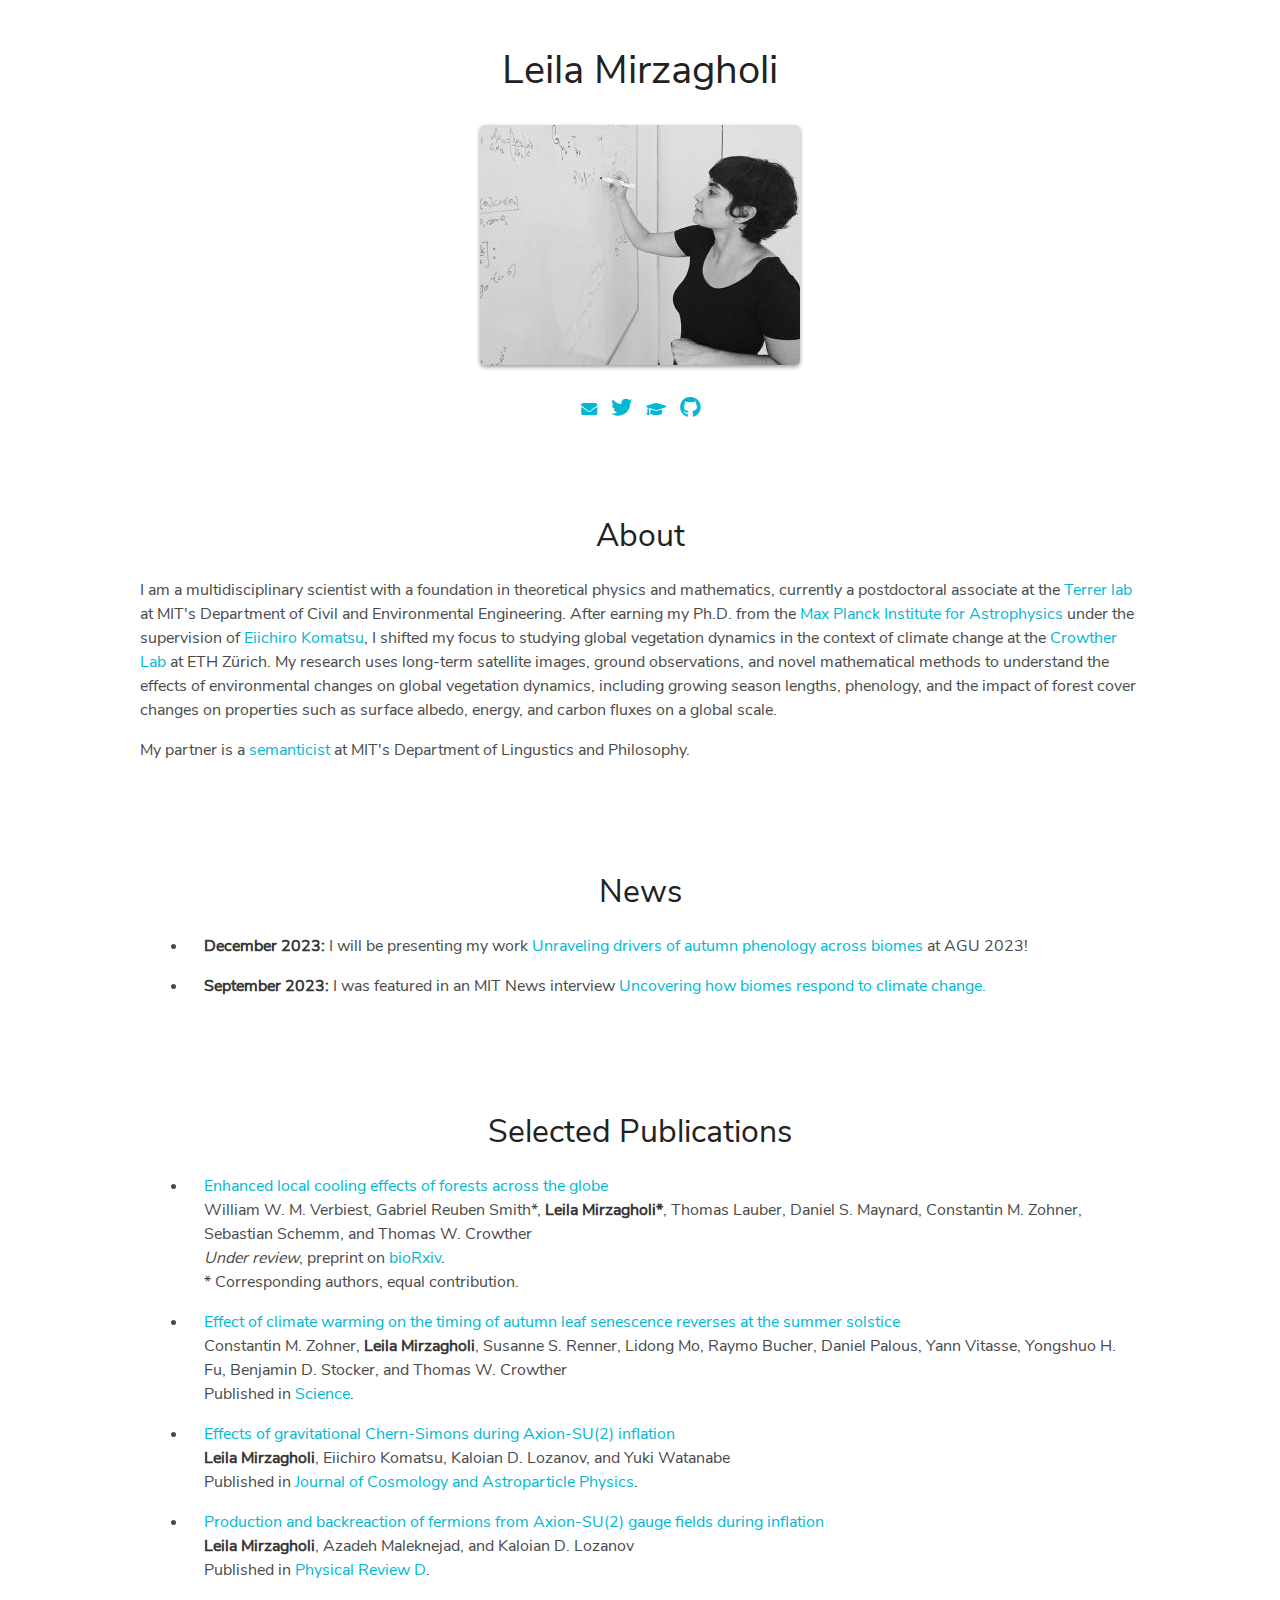
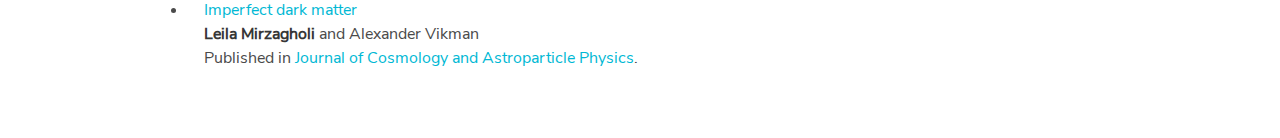
==== index.html @ 01c49b2b "Update index.html" ====
<!DOCTYPE html>
<html lang="en-us">

    <head>
	<meta name="generator" content="Hugo 0.55.6" />
        <meta charset="utf-8">
<meta http-equiv="X-UA-Compatible" content="chrome=1">
<meta name="HandheldFriendly" content="True">
<meta name="MobileOptimized" content="320">
<meta name="viewport" content="width=device-width, initial-scale=1.0">
<meta name="referrer" content="no-referrer">
<meta name="description" content="Website Description">
<title>
Leila Mirzagholi
</title>

<link href="/index.xml" rel="alternate" type="application/rss+xml" title="Leila Mirzagholi" />

        <meta property="og:title" content="Leila Mirzagholi" />
<meta property="og:type" content="website" />
<meta property="og:description" content="Website Description"/>
<meta property="og:url" content="https://leilamirzagholi.github.io/"/>
<meta property="og:site_name" content="Leila Mirzagholi"/>




<meta property="og:image" content="https://leilamirzagholi.github.io/home/profile.JPG"/>




        
<link rel="shortcut icon" href="/img/fav.ico">


        



<link rel="stylesheet" href="/css/main.min.f53cd200492ed40f84fbe818d6707f6b6eaa4e7d6fab5babd8bef4fc6c88ab87.css" integrity="sha256-9TzSAEku1A&#43;E&#43;&#43;gY1nB/a26qTn1vq1ur2L70/GyIq4c=" crossorigin="anonymous" media="screen">






<link rel="stylesheet" href="https://leilamirzagholi.github.io/styles/owlCarousel.min.b1f26e29c43c61fe8b5a6f225b4ee7c5f969a7b33cfe512706271e07246d93d1.css" integrity="sha256-sfJuKcQ8Yf6LWm8iW07nxflpp7M8/lEnBiceByRtk9E=" crossorigin="anonymous" media="screen">

    <!-- First Section: Personal Information and Social Media Links -->
<div class="section" id="personal-info">
    <div class="container">
        <h2 class="title is-2 has-text-centered"><strong>Leila Mirzagholi</strong></h2>
        <div class="markdown has-text-centered">
            <img class="img-responsive avatar" src="https://leilamirzagholi.github.io/home/profile_hu967e891534dbbed022c08876d7f75d0e_4528622_320x0_resize_q75_box.JPG" alt="profile.JPG">
            <div class="social-icons">
                <a href="mailto:lmirz@mit.edu">
                    <i class="fas fa-envelope"></i>
                </a>
                <a href="https://twitter.com/leilamirzagholi">
                    <i class="fab fa-twitter"></i>
                </a>
                <a href="https://scholar.google.com/citations?user=-sn_ThQAAAAJ&hl=en">
                    <i class="fas fa-graduation-cap"></i>
                </a>
                <a href="https://github.com/leilamirzagholi/">
                    <i class="fab fa-github"></i>
                </a>
            </div>
        </div>   
    </div>
</div>

<!-- Second Section: About -->
<div class="section" id="about">
    <div class="container">
        <h2 class="title is-3 has-text-centered">About</h2>
        <div class="markdown">
            <p><p align="left">
                I am a multidisciplinary scientist with a foundation in theoretical physics and mathematics, currently a postdoctoral associate at the <a href="https://terrerlab.mit.edu">Terrer lab</a> at MIT's Department of Civil and Environmental Engineering. After earning my Ph.D. from the <a href="https://www.mpa-garching.mpg.de/">Max Planck Institute for Astrophysics</a> under the supervision of <a href="https://wwwmpa.mpa-garching.mpg.de/~komatsu/">Eiichiro Komatsu</a>, I shifted my focus to studying global vegetation dynamics in the context of climate change at the <a href="https://www.crowtherlab.com/">Crowther Lab</a> at ETH Zürich. My research uses long-term satellite images, ground observations, and novel mathematical methods to understand the effects of environmental changes on global vegetation dynamics, including growing season lengths, phenology, and the impact of forest cover changes on properties such as surface albedo, energy, and carbon fluxes on a global scale.
            </p>
            <p><p align="left">
                My partner is a <a href="https://amiraanvari.github.io">semanticist</a> at MIT's Department of Lingustics and Philosophy.
            </p>
        </div>   
    </div>
    
</div>




<!-- Third Section: News -->
        <div class="section" id="upcoming">
    <div class="container">
        <h2 class="title is-3 has-text-centered">News</h2>
        
        <div class="markdown has-text-centered">
            <ul>
                <li><p align="left"><strong>December 2023:</strong> I will be presenting my work<a href="https://agu.confex.com/agu/fm23/meetingapp.cgi/Paper/1357174"> Unraveling drivers of autumn phenology across biomes</a> at AGU 2023!</p></li>

                <li><p align="left"><strong>September 2023:</strong> I was featured in an MIT News interview<a href="https://news.mit.edu/2023/how-biomes-respond-climate-change-leila-mirzagholi-0905"> Uncovering how biomes respond to climate change.</a></p></li>
            </ul>
        </div>   
    </div>
</div>


             
        

    <!-- Fourth Section: Publications -->   
    <div class="section" id="publication">
    <div class="container">
        <h2 class="title is-3 has-text-centered">Selected Publications</h2>

        <div class="markdown">
            <ul>
                <li><p><a href="https://doi.org/10.1101/2023.10.17.562656">Enhanced local cooling effects of forests across the globe</a><br>
                William W. M. Verbiest, Gabriel Reuben Smith*, <strong>Leila Mirzagholi*</strong>, Thomas Lauber, Daniel S. Maynard, Constantin M. Zohner, Sebastian Schemm, and Thomas W. Crowther
                <br /><em>Under review</em>, preprint on <a href="https://www.biorxiv.org/content/10.1101/2023.10.17.562656v1">bioRxiv</a>.
                <br />* Corresponding authors, equal contribution.</p></li>
                <li><p><a href="https://arxiv.org/abs/2003.05931">Effect of climate warming on the timing of autumn leaf senescence reverses at the summer solstice</a><br>
                Constantin M. Zohner, <strong>Leila Mirzagholi</strong>, Susanne S. Renner, Lidong Mo, Raymo Bucher, Daniel Palous, Yann Vitasse, Yongshuo H. Fu, Benjamin D. Stocker, and Thomas W. Crowther
                <br />Published in <a href="https://www.science.org/doi/10.1126/science.adf5098">Science</a>.</p></li>
                <li><p><a href="https://arxiv.org/abs/2003.05931">Effects of gravitational Chern-Simons during Axion-SU(2) inflation</a><br>
                <strong>Leila Mirzagholi</strong>, Eiichiro Komatsu, Kaloian D. Lozanov, and Yuki Watanabe
                <br />Published in <a href="https://iopscience.iop.org/article/10.1088/1475-7516/2020/06/024">Journal of Cosmology and Astroparticle Physics</a>.</p></li>
                <li><p><a href="http://inspirehep.net/record/1736272">Production and backreaction of fermions from Axion-SU(2) gauge fields during inflation</a><br>
                <strong>Leila Mirzagholi</strong>, Azadeh Maleknejad, and Kaloian D. Lozanov
                <br />Published in <a href="https://journals.aps.org/prd/abstract/10.1103/PhysRevD.101.083528">Physical Review D</a>.</p></li>
                <li><p><a href="http://inspirehep.net/record/1335238">Imperfect dark matter</a><br>
                <strong>Leila Mirzagholi</strong> and Alexander Vikman
                <br />Published in <a href="https://iopscience.iop.org/article/10.1088/1475-7516/2015/06/028">Journal of Cosmology and Astroparticle Physics</a>.</p></li>
            </ul>
        </div> 
    </div>
</div>


        
        


<script src="https://leilamirzagholi.github.io/js/bundle.baa2874a80b328e7dec720d3a90efc6efd25ccdf1611f37d9571354e88987590.js" integrity="sha256-uqKHSoCzKOfexyDTqQ78bv0lzN8WEfN9lXE1ToiYdZA="></script>




<script src="https://leilamirzagholi.github.io/js/bundleOwlCarousel.cba358484a4a50bbc9c265ab71727cbcd15381bbb8cecdbcba357cb629f4e9c4.js" integrity="sha256-y6NYSEpKULvJwmWrcXJ8vNFTgbu4zs28ujV8tin06cQ="></script>


        
    </body>

</html>
---- css/main.min.f53cd200492ed40f84fbe818d6707f6b6eaa4e7d6fab5babd8bef4fc6c88ab87.css ----
@font-face{font-family:nunito sans;font-style:normal;font-weight:400;src:local("Nunito Sans Regular"),local(NunitoSans-Regular),url(https://leilamirzagholi.github.io/fonts/NunitoSans/NunitoSans-Regular.ttf) format("woff2");unicode-range:U+0102-0103,U+0110-0111,U+1EA0-1EF9,U+20AB}@font-face{font-family:nunito sans;font-style:normal;font-weight:400;src:local("Nunito Sans Regular"),local(NunitoSans-Regular),url(https://leilamirzagholi.github.io/fonts/NunitoSans/NunitoSans-Regular.ttf) format("woff2");unicode-range:U+0100-024F,U+0259,U+1E00-1EFF,U+2020,U+20A0-20AB,U+20AD-20CF,U+2113,U+2C60-2C7F,U+A720-A7FF}@font-face{font-family:nunito sans;font-style:normal;font-weight:400;src:local("Nunito Sans Regular"),local(NunitoSans-Regular),url(https://leilamirzagholi.github.io/fonts/NunitoSans/NunitoSans-Regular.ttf) format("woff2");unicode-range:U+0000-00FF,U+0131,U+0152-0153,U+02BB-02BC,U+02C6,U+02DA,U+02DC,U+2000-206F,U+2074,U+20AC,U+2122,U+2191,U+2193,U+2212,U+2215,U+FEFF,U+FFFD}.modal-close,.is-unselectable{-webkit-touch-callout:none;-webkit-user-select:none;-moz-user-select:none;-ms-user-select:none;user-select:none}.navbar-link::after{border:3px solid transparent;border-radius:2px;border-right:0;border-top:0;content:" ";display:block;height:.625em;margin-top:-.4375em;pointer-events:none;position:absolute;top:50%;-webkit-transform:rotate(-45deg);transform:rotate(-45deg);-webkit-transform-origin:center;transform-origin:center;width:.625em}.title:not(:last-child),.subtitle:not(:last-child){margin-bottom:1.5rem}.modal-close{-moz-appearance:none;-webkit-appearance:none;background-color:rgba(10,10,10,.2);border:none;border-radius:290486px;cursor:pointer;display:inline-block;-webkit-box-flex:0;flex-grow:0;flex-shrink:0;font-size:0;height:20px;max-height:20px;max-width:20px;min-height:20px;min-width:20px;outline:none;position:relative;vertical-align:top;width:20px}.modal-close::before,.modal-close::after{background-color:#fff;content:"";display:block;left:50%;position:absolute;top:50%;-webkit-transform:translateX(-50%) translateY(-50%) rotate(45deg);transform:translateX(-50%) translateY(-50%) rotate(45deg);-webkit-transform-origin:center center;transform-origin:center center}.modal-close::before{height:2px;width:50%}.modal-close::after{height:50%;width:2px}.modal-close:hover,.modal-close:focus{background-color:rgba(10,10,10,.3)}.modal-close:active{background-color:rgba(10,10,10,.4)}.is-small.modal-close{height:16px;max-height:16px;max-width:16px;min-height:16px;min-width:16px;width:16px}.is-medium.modal-close{height:24px;max-height:24px;max-width:24px;min-height:24px;min-width:24px;width:24px}.is-large.modal-close{height:32px;max-height:32px;max-width:32px;min-height:32px;min-width:32px;width:32px}.is-overlay,.image.is-square img,.image.is-1by1 img,.image.is-5by4 img,.image.is-4by3 img,.image.is-3by2 img,.image.is-5by3 img,.image.is-16by9 img,.image.is-2by1 img,.image.is-3by1 img,.image.is-4by5 img,.image.is-3by4 img,.image.is-2by3 img,.image.is-3by5 img,.image.is-9by16 img,.image.is-1by2 img,.image.is-1by3 img,.modal,.modal-background,.hero-video{bottom:0;left:0;position:absolute;right:0;top:0}/*!minireset.css v0.0.3 | MIT License | github.com/jgthms/minireset.css*/html,body,p,ol,ul,li,dl,dt,dd,blockquote,figure,fieldset,legend,textarea,pre,iframe,hr,h1,h2,h3,h4,h5,h6{margin:0;padding:0}h1,h2,h3,h4,h5,h6{font-size:100%;font-weight:400}ul{list-style:none}button,input,select,textarea{margin:0}html{box-sizing:border-box}*,*::before,*::after{box-sizing:inherit}img,audio,video{height:auto;max-width:100%}iframe{border:0}table{border-collapse:collapse;border-spacing:0}td,th{padding:0;text-align:left}html{background-color:#fff;font-size:16px;-moz-osx-font-smoothing:grayscale;-webkit-font-smoothing:antialiased;min-width:300px;overflow-x:hidden;overflow-y:scroll;text-rendering:optimizeLegibility;-webkit-text-size-adjust:100%;-moz-text-size-adjust:100%;-ms-text-size-adjust:100%;text-size-adjust:100%}article,aside,figure,footer,header,hgroup,section{display:block}body,button,input,select,textarea{font-family:Nunito Sans,sans-serif}code,pre{-moz-osx-font-smoothing:auto;-webkit-font-smoothing:auto;font-family:monospace}body{color:#4a4a4a;font-size:1rem;font-weight:400;line-height:1.5}a{color:#3273dc;cursor:pointer;text-decoration:none}a strong{color:currentColor}a:hover{color:#000}code{background-color:#fff;color:#00b8d4;font-size:.875em;font-weight:400;padding:.25em .5em}hr{background-color:#fff;border:none;display:block;height:2px;margin:1.5rem 0}img{height:auto;max-width:100%}input[type=checkbox],input[type=radio]{vertical-align:baseline}small{font-size:.875em}span{font-style:inherit;font-weight:inherit}strong{color:#363636;font-weight:700}pre{-webkit-overflow-scrolling:touch;background-color:#fff;color:#4a4a4a;font-size:.875em;overflow-x:auto;padding:1.25rem 1.5rem;white-space:pre;word-wrap:normal}pre code{background-color:transparent;color:currentColor;font-size:1em;padding:0}table td,table th{text-align:left;vertical-align:top}table th{color:#363636}.is-clearfix::after{clear:both;content:" ";display:table}.is-pulled-left{float:left!important}.is-pulled-right{float:right!important}.is-clipped{overflow:hidden!important}.is-size-1{font-size:3rem!important}.is-size-2{font-size:2.5rem!important}.is-size-3{font-size:2rem!important}.is-size-4{font-size:1.5rem!important}.is-size-5{font-size:1.25rem!important}.is-size-6{font-size:1rem!important}.is-size-7{font-size:.75rem!important}@media screen and (max-width:768px){.is-size-1-mobile{font-size:3rem!important}.is-size-2-mobile{font-size:2.5rem!important}.is-size-3-mobile{font-size:2rem!important}.is-size-4-mobile{font-size:1.5rem!important}.is-size-5-mobile{font-size:1.25rem!important}.is-size-6-mobile{font-size:1rem!important}.is-size-7-mobile{font-size:.75rem!important}}@media screen and (min-width:769px),print{.is-size-1-tablet{font-size:3rem!important}.is-size-2-tablet{font-size:2.5rem!important}.is-size-3-tablet{font-size:2rem!important}.is-size-4-tablet{font-size:1.5rem!important}.is-size-5-tablet{font-size:1.25rem!important}.is-size-6-tablet{font-size:1rem!important}.is-size-7-tablet{font-size:.75rem!important}}@media screen and (max-width:1087px){.is-size-1-touch{font-size:3rem!important}.is-size-2-touch{font-size:2.5rem!important}.is-size-3-touch{font-size:2rem!important}.is-size-4-touch{font-size:1.5rem!important}.is-size-5-touch{font-size:1.25rem!important}.is-size-6-touch{font-size:1rem!important}.is-size-7-touch{font-size:.75rem!important}}@media screen and (min-width:1088px){.is-size-1-desktop{font-size:3rem!important}.is-size-2-desktop{font-size:2.5rem!important}.is-size-3-desktop{font-size:2rem!important}.is-size-4-desktop{font-size:1.5rem!important}.is-size-5-desktop{font-size:1.25rem!important}.is-size-6-desktop{font-size:1rem!important}.is-size-7-desktop{font-size:.75rem!important}}@media screen and (min-width:1280px){.is-size-1-widescreen{font-size:3rem!important}.is-size-2-widescreen{font-size:2.5rem!important}.is-size-3-widescreen{font-size:2rem!important}.is-size-4-widescreen{font-size:1.5rem!important}.is-size-5-widescreen{font-size:1.25rem!important}.is-size-6-widescreen{font-size:1rem!important}.is-size-7-widescreen{font-size:.75rem!important}}@media screen and (min-width:1472px){.is-size-1-fullhd{font-size:3rem!important}.is-size-2-fullhd{font-size:2.5rem!important}.is-size-3-fullhd{font-size:2rem!important}.is-size-4-fullhd{font-size:1.5rem!important}.is-size-5-fullhd{font-size:1.25rem!important}.is-size-6-fullhd{font-size:1rem!important}.is-size-7-fullhd{font-size:.75rem!important}}.has-text-centered{text-align:center!important}.has-text-justified{text-align:justify!important}.has-text-left{text-align:left!important}.has-text-right{text-align:right!important}@media screen and (max-width:768px){.has-text-centered-mobile{text-align:center!important}}@media screen and (min-width:769px),print{.has-text-centered-tablet{text-align:center!important}}@media screen and (min-width:769px) and (max-width:1087px){.has-text-centered-tablet-only{text-align:center!important}}@media screen and (max-width:1087px){.has-text-centered-touch{text-align:center!important}}@media screen and (min-width:1088px){.has-text-centered-desktop{text-align:center!important}}@media screen and (min-width:1088px) and (max-width:1279px){.has-text-centered-desktop-only{text-align:center!important}}@media screen and (min-width:1280px){.has-text-centered-widescreen{text-align:center!important}}@media screen and (min-width:1280px) and (max-width:1471px){.has-text-centered-widescreen-only{text-align:center!important}}@media screen and (min-width:1472px){.has-text-centered-fullhd{text-align:center!important}}@media screen and (max-width:768px){.has-text-justified-mobile{text-align:justify!important}}@media screen and (min-width:769px),print{.has-text-justified-tablet{text-align:justify!important}}@media screen and (min-width:769px) and (max-width:1087px){.has-text-justified-tablet-only{text-align:justify!important}}@media screen and (max-width:1087px){.has-text-justified-touch{text-align:justify!important}}@media screen and (min-width:1088px){.has-text-justified-desktop{text-align:justify!important}}@media screen and (min-width:1088px) and (max-width:1279px){.has-text-justified-desktop-only{text-align:justify!important}}@media screen and (min-width:1280px){.has-text-justified-widescreen{text-align:justify!important}}@media screen and (min-width:1280px) and (max-width:1471px){.has-text-justified-widescreen-only{text-align:justify!important}}@media screen and (min-width:1472px){.has-text-justified-fullhd{text-align:justify!important}}@media screen and (max-width:768px){.has-text-left-mobile{text-align:left!important}}@media screen and (min-width:769px),print{.has-text-left-tablet{text-align:left!important}}@media screen and (min-width:769px) and (max-width:1087px){.has-text-left-tablet-only{text-align:left!important}}@media screen and (max-width:1087px){.has-text-left-touch{text-align:left!important}}@media screen and (min-width:1088px){.has-text-left-desktop{text-align:left!important}}@media screen and (min-width:1088px) and (max-width:1279px){.has-text-left-desktop-only{text-align:left!important}}@media screen and (min-width:1280px){.has-text-left-widescreen{text-align:left!important}}@media screen and (min-width:1280px) and (max-width:1471px){.has-text-left-widescreen-only{text-align:left!important}}@media screen and (min-width:1472px){.has-text-left-fullhd{text-align:left!important}}@media screen and (max-width:768px){.has-text-right-mobile{text-align:right!important}}@media screen and (min-width:769px),print{.has-text-right-tablet{text-align:right!important}}@media screen and (min-width:769px) and (max-width:1087px){.has-text-right-tablet-only{text-align:right!important}}@media screen and (max-width:1087px){.has-text-right-touch{text-align:right!important}}@media screen and (min-width:1088px){.has-text-right-desktop{text-align:right!important}}@media screen and (min-width:1088px) and (max-width:1279px){.has-text-right-desktop-only{text-align:right!important}}@media screen and (min-width:1280px){.has-text-right-widescreen{text-align:right!important}}@media screen and (min-width:1280px) and (max-width:1471px){.has-text-right-widescreen-only{text-align:right!important}}@media screen and (min-width:1472px){.has-text-right-fullhd{text-align:right!important}}.is-capitalized{text-transform:capitalize!important}.is-lowercase{text-transform:lowercase!important}.is-uppercase{text-transform:uppercase!important}.is-italic{font-style:italic!important}.has-text-white{color:#fff!important}a.has-text-white:hover,a.has-text-white:focus{color:#e6e5e5!important}.has-background-white{background-color:#fff!important}.has-text-black{color:#0a0a0a!important}a.has-text-black:hover,a.has-text-black:focus{color:#000!important}.has-background-black{background-color:#0a0a0a!important}.has-text-light{color:#f5f5f5!important}a.has-text-light:hover,a.has-text-light:focus{color:#dbdbdb!important}.has-background-light{background-color:#f5f5f5!important}.has-text-dark{color:#363636!important}a.has-text-dark:hover,a.has-text-dark:focus{color:#1c1c1c!important}.has-background-dark{background-color:#363636!important}.has-text-primary{color:#00b8d4!important}a.has-text-primary:hover,a.has-text-primary:focus{color:#008ca1!important}.has-background-primary{background-color:#00b8d4!important}.has-text-link{color:#3273dc!important}a.has-text-link:hover,a.has-text-link:focus{color:#205bbc!important}.has-background-link{background-color:#3273dc!important}.has-text-info{color:#209cee!important}a.has-text-info:hover,a.has-text-info:focus{color:#0f81cc!important}.has-background-info{background-color:#209cee!important}.has-text-success{color:#23d160!important}a.has-text-success:hover,a.has-text-success:focus{color:#1ca64c!important}.has-background-success{background-color:#23d160!important}.has-text-warning{color:#ffdd57!important}a.has-text-warning:hover,a.has-text-warning:focus{color:#ffd324!important}.has-background-warning{background-color:#ffdd57!important}.has-text-danger{color:#ff3860!important}a.has-text-danger:hover,a.has-text-danger:focus{color:#ff0537!important}.has-background-danger{background-color:#ff3860!important}.has-text-black-bis{color:#121212!important}.has-background-black-bis{background-color:#121212!important}.has-text-black-ter{color:#242424!important}.has-background-black-ter{background-color:#242424!important}.has-text-grey-darker{color:#363636!important}.has-background-grey-darker{background-color:#363636!important}.has-text-grey-dark{color:#4a4a4a!important}.has-background-grey-dark{background-color:#4a4a4a!important}.has-text-grey{color:#7a7a7a!important}.has-background-grey{background-color:#7a7a7a!important}.has-text-grey-light{color:#b5b5b5!important}.has-background-grey-light{background-color:#b5b5b5!important}.has-text-grey-lighter{color:#dbdbdb!important}.has-background-grey-lighter{background-color:#dbdbdb!important}.has-text-white-ter{color:#f5f5f5!important}.has-background-white-ter{background-color:#f5f5f5!important}.has-text-white-bis{color:#fafafa!important}.has-background-white-bis{background-color:#fafafa!important}.has-text-weight-light{font-weight:300!important}.has-text-weight-normal{font-weight:400!important}.has-text-weight-semibold{font-weight:600!important}.has-text-weight-bold{font-weight:700!important}.is-block{display:block!important}@media screen and (max-width:768px){.is-block-mobile{display:block!important}}@media screen and (min-width:769px),print{.is-block-tablet{display:block!important}}@media screen and (min-width:769px) and (max-width:1087px){.is-block-tablet-only{display:block!important}}@media screen and (max-width:1087px){.is-block-touch{display:block!important}}@media screen and (min-width:1088px){.is-block-desktop{display:block!important}}@media screen and (min-width:1088px) and (max-width:1279px){.is-block-desktop-only{display:block!important}}@media screen and (min-width:1280px){.is-block-widescreen{display:block!important}}@media screen and (min-width:1280px) and (max-width:1471px){.is-block-widescreen-only{display:block!important}}@media screen and (min-width:1472px){.is-block-fullhd{display:block!important}}.is-flex{display:-webkit-box!important;display:flex!important}@media screen and (max-width:768px){.is-flex-mobile{display:-webkit-box!important;display:flex!important}}@media screen and (min-width:769px),print{.is-flex-tablet{display:-webkit-box!important;display:flex!important}}@media screen and (min-width:769px) and (max-width:1087px){.is-flex-tablet-only{display:-webkit-box!important;display:flex!important}}@media screen and (max-width:1087px){.is-flex-touch{display:-webkit-box!important;display:flex!important}}@media screen and (min-width:1088px){.is-flex-desktop{display:-webkit-box!important;display:flex!important}}@media screen and (min-width:1088px) and (max-width:1279px){.is-flex-desktop-only{display:-webkit-box!important;display:flex!important}}@media screen and (min-width:1280px){.is-flex-widescreen{display:-webkit-box!important;display:flex!important}}@media screen and (min-width:1280px) and (max-width:1471px){.is-flex-widescreen-only{display:-webkit-box!important;display:flex!important}}@media screen and (min-width:1472px){.is-flex-fullhd{display:-webkit-box!important;display:flex!important}}.is-inline{display:inline!important}@media screen and (max-width:768px){.is-inline-mobile{display:inline!important}}@media screen and (min-width:769px),print{.is-inline-tablet{display:inline!important}}@media screen and (min-width:769px) and (max-width:1087px){.is-inline-tablet-only{display:inline!important}}@media screen and (max-width:1087px){.is-inline-touch{display:inline!important}}@media screen and (min-width:1088px){.is-inline-desktop{display:inline!important}}@media screen and (min-width:1088px) and (max-width:1279px){.is-inline-desktop-only{display:inline!important}}@media screen and (min-width:1280px){.is-inline-widescreen{display:inline!important}}@media screen and (min-width:1280px) and (max-width:1471px){.is-inline-widescreen-only{display:inline!important}}@media screen and (min-width:1472px){.is-inline-fullhd{display:inline!important}}.is-inline-block{display:inline-block!important}@media screen and (max-width:768px){.is-inline-block-mobile{display:inline-block!important}}@media screen and (min-width:769px),print{.is-inline-block-tablet{display:inline-block!important}}@media screen and (min-width:769px) and (max-width:1087px){.is-inline-block-tablet-only{display:inline-block!important}}@media screen and (max-width:1087px){.is-inline-block-touch{display:inline-block!important}}@media screen and (min-width:1088px){.is-inline-block-desktop{display:inline-block!important}}@media screen and (min-width:1088px) and (max-width:1279px){.is-inline-block-desktop-only{display:inline-block!important}}@media screen and (min-width:1280px){.is-inline-block-widescreen{display:inline-block!important}}@media screen and (min-width:1280px) and (max-width:1471px){.is-inline-block-widescreen-only{display:inline-block!important}}@media screen and (min-width:1472px){.is-inline-block-fullhd{display:inline-block!important}}.is-inline-flex{display:-webkit-inline-box!important;display:inline-flex!important}@media screen and (max-width:768px){.is-inline-flex-mobile{display:-webkit-inline-box!important;display:inline-flex!important}}@media screen and (min-width:769px),print{.is-inline-flex-tablet{display:-webkit-inline-box!important;display:inline-flex!important}}@media screen and (min-width:769px) and (max-width:1087px){.is-inline-flex-tablet-only{display:-webkit-inline-box!important;display:inline-flex!important}}@media screen and (max-width:1087px){.is-inline-flex-touch{display:-webkit-inline-box!important;display:inline-flex!important}}@media screen and (min-width:1088px){.is-inline-flex-desktop{display:-webkit-inline-box!important;display:inline-flex!important}}@media screen and (min-width:1088px) and (max-width:1279px){.is-inline-flex-desktop-only{display:-webkit-inline-box!important;display:inline-flex!important}}@media screen and (min-width:1280px){.is-inline-flex-widescreen{display:-webkit-inline-box!important;display:inline-flex!important}}@media screen and (min-width:1280px) and (max-width:1471px){.is-inline-flex-widescreen-only{display:-webkit-inline-box!important;display:inline-flex!important}}@media screen and (min-width:1472px){.is-inline-flex-fullhd{display:-webkit-inline-box!important;display:inline-flex!important}}.is-hidden{display:none!important}@media screen and (max-width:768px){.is-hidden-mobile{display:none!important}}@media screen and (min-width:769px),print{.is-hidden-tablet{display:none!important}}@media screen and (min-width:769px) and (max-width:1087px){.is-hidden-tablet-only{display:none!important}}@media screen and (max-width:1087px){.is-hidden-touch{display:none!important}}@media screen and (min-width:1088px){.is-hidden-desktop{display:none!important}}@media screen and (min-width:1088px) and (max-width:1279px){.is-hidden-desktop-only{display:none!important}}@media screen and (min-width:1280px){.is-hidden-widescreen{display:none!important}}@media screen and (min-width:1280px) and (max-width:1471px){.is-hidden-widescreen-only{display:none!important}}@media screen and (min-width:1472px){.is-hidden-fullhd{display:none!important}}.is-invisible{visibility:hidden!important}@media screen and (max-width:768px){.is-invisible-mobile{visibility:hidden!important}}@media screen and (min-width:769px),print{.is-invisible-tablet{visibility:hidden!important}}@media screen and (min-width:769px) and (max-width:1087px){.is-invisible-tablet-only{visibility:hidden!important}}@media screen and (max-width:1087px){.is-invisible-touch{visibility:hidden!important}}@media screen and (min-width:1088px){.is-invisible-desktop{visibility:hidden!important}}@media screen and (min-width:1088px) and (max-width:1279px){.is-invisible-desktop-only{visibility:hidden!important}}@media screen and (min-width:1280px){.is-invisible-widescreen{visibility:hidden!important}}@media screen and (min-width:1280px) and (max-width:1471px){.is-invisible-widescreen-only{visibility:hidden!important}}@media screen and (min-width:1472px){.is-invisible-fullhd{visibility:hidden!important}}.is-marginless{margin:0!important}.is-paddingless{padding:0!important}.is-radiusless{border-radius:0!important}.is-shadowless{box-shadow:none!important}.container{margin:0 auto;position:relative}@media screen and (min-width:1088px){.container{max-width:960px;width:960px}.container.is-fluid{margin-left:64px;margin-right:64px;max-width:none;width:auto}}@media screen and (max-width:1279px){.container.is-widescreen{max-width:1152px;width:auto}}@media screen and (max-width:1471px){.container.is-fullhd{max-width:1344px;width:auto}}@media screen and (min-width:1280px){.container{max-width:1152px;width:1152px}}@media screen and (min-width:1472px){.container{max-width:1344px;width:1344px}}.image{display:block;position:relative}.image img{display:block;height:auto;width:100%}.image img.is-rounded{border-radius:290486px}.image.is-square img,.image.is-1by1 img,.image.is-5by4 img,.image.is-4by3 img,.image.is-3by2 img,.image.is-5by3 img,.image.is-16by9 img,.image.is-2by1 img,.image.is-3by1 img,.image.is-4by5 img,.image.is-3by4 img,.image.is-2by3 img,.image.is-3by5 img,.image.is-9by16 img,.image.is-1by2 img,.image.is-1by3 img{height:100%;width:100%}.image.is-square,.image.is-1by1{padding-top:100%}.image.is-5by4{padding-top:80%}.image.is-4by3{padding-top:75%}.image.is-3by2{padding-top:66.6666%}.image.is-5by3{padding-top:60%}.image.is-16by9{padding-top:56.25%}.image.is-2by1{padding-top:50%}.image.is-3by1{padding-top:33.3333%}.image.is-4by5{padding-top:125%}.image.is-3by4{padding-top:133.3333%}.image.is-2by3{padding-top:150%}.image.is-3by5{padding-top:166.6666%}.image.is-9by16{padding-top:177.7777%}.image.is-1by2{padding-top:200%}.image.is-1by3{padding-top:300%}.image.is-16x16{height:16px;width:16px}.image.is-24x24{height:24px;width:24px}.image.is-32x32{height:32px;width:32px}.image.is-48x48{height:48px;width:48px}.image.is-64x64{height:64px;width:64px}.image.is-96x96{height:96px;width:96px}.image.is-128x128{height:128px;width:128px}.title,.subtitle{word-break:break-word}.title em,.title span,.subtitle em,.subtitle span{font-weight:inherit}.title sub,.subtitle sub{font-size:.75em}.title sup,.subtitle sup{font-size:.75em}.title .tag,.subtitle .tag{vertical-align:middle}.title{color:#363636;font-size:2rem;font-weight:300;line-height:1.125}.title strong{color:inherit;font-weight:inherit}.title+.highlight{margin-top:-.75rem}.title:not(.is-spaced)+.subtitle{margin-top:-1.25rem}.title.is-1{font-size:3rem}.title.is-2{font-size:2.5rem}.title.is-3{font-size:2rem}.title.is-4{font-size:1.5rem}.title.is-5{font-size:1.25rem}.title.is-6{font-size:1rem}.title.is-7{font-size:.75rem}.subtitle{color:#4a4a4a;font-size:1.25rem;font-weight:400;line-height:1.25}.subtitle strong{color:#363636;font-weight:600}.subtitle:not(.is-spaced)+.title{margin-top:-1.25rem}.subtitle.is-1{font-size:3rem}.subtitle.is-2{font-size:2.5rem}.subtitle.is-3{font-size:2rem}.subtitle.is-4{font-size:1.5rem}.subtitle.is-5{font-size:1.25rem}.subtitle.is-6{font-size:1rem}.subtitle.is-7{font-size:.75rem}.card{background-color:#fff;box-shadow:0 2px 3px rgba(10,10,10,.1),0 0 0 1px rgba(10,10,10,.1);color:#4a4a4a;max-width:100%;position:relative}.card-header{background-color:none;-webkit-box-align:stretch;align-items:stretch;box-shadow:0 1px 2px rgba(10,10,10,.1);display:-webkit-box;display:flex}.card-header-title{-webkit-box-align:center;align-items:center;color:#363636;display:-webkit-box;display:flex;-webkit-box-flex:1;flex-grow:1;font-weight:700;padding:.75rem}.card-header-title.is-centered{-webkit-box-pack:center;justify-content:center}.card-header-icon{-webkit-box-align:center;align-items:center;cursor:pointer;display:-webkit-box;display:flex;-webkit-box-pack:center;justify-content:center;padding:.75rem}.card-image{display:block;position:relative}.card-content{background-color:none;padding:1.5rem}.card-footer{background-color:none;border-top:1px solid #dbdbdb;-webkit-box-align:stretch;align-items:stretch;display:-webkit-box;display:flex}.card-footer-item{-webkit-box-align:center;align-items:center;display:-webkit-box;display:flex;flex-basis:0;-webkit-box-flex:1;flex-grow:1;flex-shrink:0;-webkit-box-pack:center;justify-content:center;padding:.75rem}.card-footer-item:not(:last-child){border-right:1px solid #dbdbdb}.card .media:not(:last-child){margin-bottom:.75rem}.modal{-webkit-box-align:center;align-items:center;display:none;-webkit-box-pack:center;justify-content:center;overflow:hidden;position:fixed;z-index:40}.modal.is-active{display:-webkit-box;display:flex}.modal-background{background-color:rgba(10,10,10,.86)}.modal-content,.modal-card{margin:0 20px;max-height:calc(100vh - 160px);overflow:auto;position:relative;width:100%}@media screen and (min-width:769px),print{.modal-content,.modal-card{margin:0 auto;max-height:calc(100vh - 40px);width:640px}}.modal-close{background:0 0;height:40px;position:fixed;right:20px;top:20px;width:40px}.modal-card{display:-webkit-box;display:flex;-webkit-box-orient:vertical;-webkit-box-direction:normal;flex-direction:column;max-height:calc(100vh - 40px);overflow:hidden}.modal-card-head,.modal-card-foot{-webkit-box-align:center;align-items:center;background-color:#fff;display:-webkit-box;display:flex;flex-shrink:0;-webkit-box-pack:start;justify-content:flex-start;padding:20px;position:relative}.modal-card-head{border-bottom:1px solid #dbdbdb;border-top-left-radius:6px;border-top-right-radius:6px}.modal-card-title{color:#363636;-webkit-box-flex:1;flex-grow:1;flex-shrink:0;font-size:1.5rem;line-height:1}.modal-card-foot{border-bottom-left-radius:6px;border-bottom-right-radius:6px;border-top:1px solid #dbdbdb}.modal-card-foot .button:not(:last-child){margin-right:10px}.modal-card-body{-webkit-overflow-scrolling:touch;background-color:#fff;-webkit-box-flex:1;flex-grow:1;flex-shrink:1;overflow:auto;padding:20px}.navbar{background-color:#fff;min-height:3.25rem;position:relative;z-index:30}.navbar.is-white{background-color:#fff;color:#0a0a0a}.navbar.is-white .navbar-brand>.navbar-item,.navbar.is-white .navbar-brand .navbar-link{color:#0a0a0a}.navbar.is-white .navbar-brand>a.navbar-item:hover,.navbar.is-white .navbar-brand>a.navbar-item.is-active,.navbar.is-white .navbar-brand .navbar-link:hover,.navbar.is-white .navbar-brand .navbar-link.is-active{background-color:#f2f2f2;color:#0a0a0a}.navbar.is-white .navbar-brand .navbar-link::after{border-color:#0a0a0a}@media screen and (min-width:1088px){.navbar.is-white .navbar-start>.navbar-item,.navbar.is-white .navbar-start .navbar-link,.navbar.is-white .navbar-end>.navbar-item,.navbar.is-white .navbar-end .navbar-link{color:#0a0a0a}.navbar.is-white .navbar-start>a.navbar-item:hover,.navbar.is-white .navbar-start>a.navbar-item.is-active,.navbar.is-white .navbar-start .navbar-link:hover,.navbar.is-white .navbar-start .navbar-link.is-active,.navbar.is-white .navbar-end>a.navbar-item:hover,.navbar.is-white .navbar-end>a.navbar-item.is-active,.navbar.is-white .navbar-end .navbar-link:hover,.navbar.is-white .navbar-end .navbar-link.is-active{background-color:#f2f2f2;color:#0a0a0a}.navbar.is-white .navbar-start .navbar-link::after,.navbar.is-white .navbar-end .navbar-link::after{border-color:#0a0a0a}.navbar.is-white .navbar-item.has-dropdown:hover .navbar-link,.navbar.is-white .navbar-item.has-dropdown.is-active .navbar-link{background-color:#f2f2f2;color:#0a0a0a}.navbar.is-white .navbar-dropdown a.navbar-item.is-active{background-color:#fff;color:#0a0a0a}}.navbar.is-black{background-color:#0a0a0a;color:#fff}.navbar.is-black .navbar-brand>.navbar-item,.navbar.is-black .navbar-brand .navbar-link{color:#fff}.navbar.is-black .navbar-brand>a.navbar-item:hover,.navbar.is-black .navbar-brand>a.navbar-item.is-active,.navbar.is-black .navbar-brand .navbar-link:hover,.navbar.is-black .navbar-brand .navbar-link.is-active{background-color:#000;color:#fff}.navbar.is-black .navbar-brand .navbar-link::after{border-color:#fff}@media screen and (min-width:1088px){.navbar.is-black .navbar-start>.navbar-item,.navbar.is-black .navbar-start .navbar-link,.navbar.is-black .navbar-end>.navbar-item,.navbar.is-black .navbar-end .navbar-link{color:#fff}.navbar.is-black .navbar-start>a.navbar-item:hover,.navbar.is-black .navbar-start>a.navbar-item.is-active,.navbar.is-black .navbar-start .navbar-link:hover,.navbar.is-black .navbar-start .navbar-link.is-active,.navbar.is-black .navbar-end>a.navbar-item:hover,.navbar.is-black .navbar-end>a.navbar-item.is-active,.navbar.is-black .navbar-end .navbar-link:hover,.navbar.is-black .navbar-end .navbar-link.is-active{background-color:#000;color:#fff}.navbar.is-black .navbar-start .navbar-link::after,.navbar.is-black .navbar-end .navbar-link::after{border-color:#fff}.navbar.is-black .navbar-item.has-dropdown:hover .navbar-link,.navbar.is-black .navbar-item.has-dropdown.is-active .navbar-link{background-color:#000;color:#fff}.navbar.is-black .navbar-dropdown a.navbar-item.is-active{background-color:#0a0a0a;color:#fff}}.navbar.is-light{background-color:#f5f5f5;color:#363636}.navbar.is-light .navbar-brand>.navbar-item,.navbar.is-light .navbar-brand .navbar-link{color:#363636}.navbar.is-light .navbar-brand>a.navbar-item:hover,.navbar.is-light .navbar-brand>a.navbar-item.is-active,.navbar.is-light .navbar-brand .navbar-link:hover,.navbar.is-light .navbar-brand .navbar-link.is-active{background-color:#e8e8e8;color:#363636}.navbar.is-light .navbar-brand .navbar-link::after{border-color:#363636}@media screen and (min-width:1088px){.navbar.is-light .navbar-start>.navbar-item,.navbar.is-light .navbar-start .navbar-link,.navbar.is-light .navbar-end>.navbar-item,.navbar.is-light .navbar-end .navbar-link{color:#363636}.navbar.is-light .navbar-start>a.navbar-item:hover,.navbar.is-light .navbar-start>a.navbar-item.is-active,.navbar.is-light .navbar-start .navbar-link:hover,.navbar.is-light .navbar-start .navbar-link.is-active,.navbar.is-light .navbar-end>a.navbar-item:hover,.navbar.is-light .navbar-end>a.navbar-item.is-active,.navbar.is-light .navbar-end .navbar-link:hover,.navbar.is-light .navbar-end .navbar-link.is-active{background-color:#e8e8e8;color:#363636}.navbar.is-light .navbar-start .navbar-link::after,.navbar.is-light .navbar-end .navbar-link::after{border-color:#363636}.navbar.is-light .navbar-item.has-dropdown:hover .navbar-link,.navbar.is-light .navbar-item.has-dropdown.is-active .navbar-link{background-color:#e8e8e8;color:#363636}.navbar.is-light .navbar-dropdown a.navbar-item.is-active{background-color:#f5f5f5;color:#363636}}.navbar.is-dark{background-color:#363636;color:#f5f5f5}.navbar.is-dark .navbar-brand>.navbar-item,.navbar.is-dark .navbar-brand .navbar-link{color:#f5f5f5}.navbar.is-dark .navbar-brand>a.navbar-item:hover,.navbar.is-dark .navbar-brand>a.navbar-item.is-active,.navbar.is-dark .navbar-brand .navbar-link:hover,.navbar.is-dark .navbar-brand .navbar-link.is-active{background-color:#292929;color:#f5f5f5}.navbar.is-dark .navbar-brand .navbar-link::after{border-color:#f5f5f5}@media screen and (min-width:1088px){.navbar.is-dark .navbar-start>.navbar-item,.navbar.is-dark .navbar-start .navbar-link,.navbar.is-dark .navbar-end>.navbar-item,.navbar.is-dark .navbar-end .navbar-link{color:#f5f5f5}.navbar.is-dark .navbar-start>a.navbar-item:hover,.navbar.is-dark .navbar-start>a.navbar-item.is-active,.navbar.is-dark .navbar-start .navbar-link:hover,.navbar.is-dark .navbar-start .navbar-link.is-active,.navbar.is-dark .navbar-end>a.navbar-item:hover,.navbar.is-dark .navbar-end>a.navbar-item.is-active,.navbar.is-dark .navbar-end .navbar-link:hover,.navbar.is-dark .navbar-end .navbar-link.is-active{background-color:#292929;color:#f5f5f5}.navbar.is-dark .navbar-start .navbar-link::after,.navbar.is-dark .navbar-end .navbar-link::after{border-color:#f5f5f5}.navbar.is-dark .navbar-item.has-dropdown:hover .navbar-link,.navbar.is-dark .navbar-item.has-dropdown.is-active .navbar-link{background-color:#292929;color:#f5f5f5}.navbar.is-dark .navbar-dropdown a.navbar-item.is-active{background-color:#363636;color:#f5f5f5}}.navbar.is-primary{background-color:#00b8d4;color:#fff}.navbar.is-primary .navbar-brand>.navbar-item,.navbar.is-primary .navbar-brand .navbar-link{color:#fff}.navbar.is-primary .navbar-brand>a.navbar-item:hover,.navbar.is-primary .navbar-brand>a.navbar-item.is-active,.navbar.is-primary .navbar-brand .navbar-link:hover,.navbar.is-primary .navbar-brand .navbar-link.is-active{background-color:#00a2bb;color:#fff}.navbar.is-primary .navbar-brand .navbar-link::after{border-color:#fff}@media screen and (min-width:1088px){.navbar.is-primary .navbar-start>.navbar-item,.navbar.is-primary .navbar-start .navbar-link,.navbar.is-primary .navbar-end>.navbar-item,.navbar.is-primary .navbar-end .navbar-link{color:#fff}.navbar.is-primary .navbar-start>a.navbar-item:hover,.navbar.is-primary .navbar-start>a.navbar-item.is-active,.navbar.is-primary .navbar-start .navbar-link:hover,.navbar.is-primary .navbar-start .navbar-link.is-active,.navbar.is-primary .navbar-end>a.navbar-item:hover,.navbar.is-primary .navbar-end>a.navbar-item.is-active,.navbar.is-primary .navbar-end .navbar-link:hover,.navbar.is-primary .navbar-end .navbar-link.is-active{background-color:#00a2bb;color:#fff}.navbar.is-primary .navbar-start .navbar-link::after,.navbar.is-primary .navbar-end .navbar-link::after{border-color:#fff}.navbar.is-primary .navbar-item.has-dropdown:hover .navbar-link,.navbar.is-primary .navbar-item.has-dropdown.is-active .navbar-link{background-color:#00a2bb;color:#fff}.navbar.is-primary .navbar-dropdown a.navbar-item.is-active{background-color:#00b8d4;color:#fff}}.navbar.is-link{background-color:#3273dc;color:#fff}.navbar.is-link .navbar-brand>.navbar-item,.navbar.is-link .navbar-brand .navbar-link{color:#fff}.navbar.is-link .navbar-brand>a.navbar-item:hover,.navbar.is-link .navbar-brand>a.navbar-item.is-active,.navbar.is-link .navbar-brand .navbar-link:hover,.navbar.is-link .navbar-brand .navbar-link.is-active{background-color:#2366d1;color:#fff}.navbar.is-link .navbar-brand .navbar-link::after{border-color:#fff}@media screen and (min-width:1088px){.navbar.is-link .navbar-start>.navbar-item,.navbar.is-link .navbar-start .navbar-link,.navbar.is-link .navbar-end>.navbar-item,.navbar.is-link .navbar-end .navbar-link{color:#fff}.navbar.is-link .navbar-start>a.navbar-item:hover,.navbar.is-link .navbar-start>a.navbar-item.is-active,.navbar.is-link .navbar-start .navbar-link:hover,.navbar.is-link .navbar-start .navbar-link.is-active,.navbar.is-link .navbar-end>a.navbar-item:hover,.navbar.is-link .navbar-end>a.navbar-item.is-active,.navbar.is-link .navbar-end .navbar-link:hover,.navbar.is-link .navbar-end .navbar-link.is-active{background-color:#2366d1;color:#fff}.navbar.is-link .navbar-start .navbar-link::after,.navbar.is-link .navbar-end .navbar-link::after{border-color:#fff}.navbar.is-link .navbar-item.has-dropdown:hover .navbar-link,.navbar.is-link .navbar-item.has-dropdown.is-active .navbar-link{background-color:#2366d1;color:#fff}.navbar.is-link .navbar-dropdown a.navbar-item.is-active{background-color:#3273dc;color:#fff}}.navbar.is-info{background-color:#209cee;color:#fff}.navbar.is-info .navbar-brand>.navbar-item,.navbar.is-info .navbar-brand .navbar-link{color:#fff}.navbar.is-info .navbar-brand>a.navbar-item:hover,.navbar.is-info .navbar-brand>a.navbar-item.is-active,.navbar.is-info .navbar-brand .navbar-link:hover,.navbar.is-info .navbar-brand .navbar-link.is-active{background-color:#118fe4;color:#fff}.navbar.is-info .navbar-brand .navbar-link::after{border-color:#fff}@media screen and (min-width:1088px){.navbar.is-info .navbar-start>.navbar-item,.navbar.is-info .navbar-start .navbar-link,.navbar.is-info .navbar-end>.navbar-item,.navbar.is-info .navbar-end .navbar-link{color:#fff}.navbar.is-info .navbar-start>a.navbar-item:hover,.navbar.is-info .navbar-start>a.navbar-item.is-active,.navbar.is-info .navbar-start .navbar-link:hover,.navbar.is-info .navbar-start .navbar-link.is-active,.navbar.is-info .navbar-end>a.navbar-item:hover,.navbar.is-info .navbar-end>a.navbar-item.is-active,.navbar.is-info .navbar-end .navbar-link:hover,.navbar.is-info .navbar-end .navbar-link.is-active{background-color:#118fe4;color:#fff}.navbar.is-info .navbar-start .navbar-link::after,.navbar.is-info .navbar-end .navbar-link::after{border-color:#fff}.navbar.is-info .navbar-item.has-dropdown:hover .navbar-link,.navbar.is-info .navbar-item.has-dropdown.is-active .navbar-link{background-color:#118fe4;color:#fff}.navbar.is-info .navbar-dropdown a.navbar-item.is-active{background-color:#209cee;color:#fff}}.navbar.is-success{background-color:#23d160;color:#fff}.navbar.is-success .navbar-brand>.navbar-item,.navbar.is-success .navbar-brand .navbar-link{color:#fff}.navbar.is-success .navbar-brand>a.navbar-item:hover,.navbar.is-success .navbar-brand>a.navbar-item.is-active,.navbar.is-success .navbar-brand .navbar-link:hover,.navbar.is-success .navbar-brand .navbar-link.is-active{background-color:#20bc56;color:#fff}.navbar.is-success .navbar-brand .navbar-link::after{border-color:#fff}@media screen and (min-width:1088px){.navbar.is-success .navbar-start>.navbar-item,.navbar.is-success .navbar-start .navbar-link,.navbar.is-success .navbar-end>.navbar-item,.navbar.is-success .navbar-end .navbar-link{color:#fff}.navbar.is-success .navbar-start>a.navbar-item:hover,.navbar.is-success .navbar-start>a.navbar-item.is-active,.navbar.is-success .navbar-start .navbar-link:hover,.navbar.is-success .navbar-start .navbar-link.is-active,.navbar.is-success .navbar-end>a.navbar-item:hover,.navbar.is-success .navbar-end>a.navbar-item.is-active,.navbar.is-success .navbar-end .navbar-link:hover,.navbar.is-success .navbar-end .navbar-link.is-active{background-color:#20bc56;color:#fff}.navbar.is-success .navbar-start .navbar-link::after,.navbar.is-success .navbar-end .navbar-link::after{border-color:#fff}.navbar.is-success .navbar-item.has-dropdown:hover .navbar-link,.navbar.is-success .navbar-item.has-dropdown.is-active .navbar-link{background-color:#20bc56;color:#fff}.navbar.is-success .navbar-dropdown a.navbar-item.is-active{background-color:#23d160;color:#fff}}.navbar.is-warning{background-color:#ffdd57;color:rgba(0,0,0,.7)}.navbar.is-warning .navbar-brand>.navbar-item,.navbar.is-warning .navbar-brand .navbar-link{color:rgba(0,0,0,.7)}.navbar.is-warning .navbar-brand>a.navbar-item:hover,.navbar.is-warning .navbar-brand>a.navbar-item.is-active,.navbar.is-warning .navbar-brand .navbar-link:hover,.navbar.is-warning .navbar-brand .navbar-link.is-active{background-color:#ffd83d;color:rgba(0,0,0,.7)}.navbar.is-warning .navbar-brand .navbar-link::after{border-color:rgba(0,0,0,.7)}@media screen and (min-width:1088px){.navbar.is-warning .navbar-start>.navbar-item,.navbar.is-warning .navbar-start .navbar-link,.navbar.is-warning .navbar-end>.navbar-item,.navbar.is-warning .navbar-end .navbar-link{color:rgba(0,0,0,.7)}.navbar.is-warning .navbar-start>a.navbar-item:hover,.navbar.is-warning .navbar-start>a.navbar-item.is-active,.navbar.is-warning .navbar-start .navbar-link:hover,.navbar.is-warning .navbar-start .navbar-link.is-active,.navbar.is-warning .navbar-end>a.navbar-item:hover,.navbar.is-warning .navbar-end>a.navbar-item.is-active,.navbar.is-warning .navbar-end .navbar-link:hover,.navbar.is-warning .navbar-end .navbar-link.is-active{background-color:#ffd83d;color:rgba(0,0,0,.7)}.navbar.is-warning .navbar-start .navbar-link::after,.navbar.is-warning .navbar-end .navbar-link::after{border-color:rgba(0,0,0,.7)}.navbar.is-warning .navbar-item.has-dropdown:hover .navbar-link,.navbar.is-warning .navbar-item.has-dropdown.is-active .navbar-link{background-color:#ffd83d;color:rgba(0,0,0,.7)}.navbar.is-warning .navbar-dropdown a.navbar-item.is-active{background-color:#ffdd57;color:rgba(0,0,0,.7)}}.navbar.is-danger{background-color:#ff3860;color:#fff}.navbar.is-danger .navbar-brand>.navbar-item,.navbar.is-danger .navbar-brand .navbar-link{color:#fff}.navbar.is-danger .navbar-brand>a.navbar-item:hover,.navbar.is-danger .navbar-brand>a.navbar-item.is-active,.navbar.is-danger .navbar-brand .navbar-link:hover,.navbar.is-danger .navbar-brand .navbar-link.is-active{background-color:#ff1f4b;color:#fff}.navbar.is-danger .navbar-brand .navbar-link::after{border-color:#fff}@media screen and (min-width:1088px){.navbar.is-danger .navbar-start>.navbar-item,.navbar.is-danger .navbar-start .navbar-link,.navbar.is-danger .navbar-end>.navbar-item,.navbar.is-danger .navbar-end .navbar-link{color:#fff}.navbar.is-danger .navbar-start>a.navbar-item:hover,.navbar.is-danger .navbar-start>a.navbar-item.is-active,.navbar.is-danger .navbar-start .navbar-link:hover,.navbar.is-danger .navbar-start .navbar-link.is-active,.navbar.is-danger .navbar-end>a.navbar-item:hover,.navbar.is-danger .navbar-end>a.navbar-item.is-active,.navbar.is-danger .navbar-end .navbar-link:hover,.navbar.is-danger .navbar-end .navbar-link.is-active{background-color:#ff1f4b;color:#fff}.navbar.is-danger .navbar-start .navbar-link::after,.navbar.is-danger .navbar-end .navbar-link::after{border-color:#fff}.navbar.is-danger .navbar-item.has-dropdown:hover .navbar-link,.navbar.is-danger .navbar-item.has-dropdown.is-active .navbar-link{background-color:#ff1f4b;color:#fff}.navbar.is-danger .navbar-dropdown a.navbar-item.is-active{background-color:#ff3860;color:#fff}}.navbar>.container{-webkit-box-align:stretch;align-items:stretch;display:-webkit-box;display:flex;min-height:3.25rem;width:100%}.navbar.has-shadow{box-shadow:0 2px 0 0 #fff}.navbar.is-fixed-bottom,.navbar.is-fixed-top{left:0;position:fixed;right:0;z-index:30}.navbar.is-fixed-bottom{bottom:0}.navbar.is-fixed-bottom.has-shadow{box-shadow:0 -2px 0 0 #fff}.navbar.is-fixed-top{top:0}html.has-navbar-fixed-top,body.has-navbar-fixed-top{padding-top:3.25rem}html.has-navbar-fixed-bottom,body.has-navbar-fixed-bottom{padding-bottom:3.25rem}.navbar-brand,.navbar-tabs{-webkit-box-align:stretch;align-items:stretch;display:-webkit-box;display:flex;flex-shrink:0;min-height:3.25rem}.navbar-brand a.navbar-item:hover{background-color:transparent}.navbar-tabs{-webkit-overflow-scrolling:touch;max-width:100vw;overflow-x:auto;overflow-y:hidden}.navbar-burger{cursor:pointer;display:block;height:3.25rem;position:relative;width:3.25rem;margin-left:auto}.navbar-burger span{background-color:currentColor;display:block;height:1px;left:calc(50% - 8px);position:absolute;-webkit-transform-origin:center;transform-origin:center;-webkit-transition-duration:86ms;transition-duration:86ms;-webkit-transition-property:background-color,opacity,-webkit-transform;transition-property:background-color,opacity,-webkit-transform;transition-property:background-color,opacity,transform;transition-property:background-color,opacity,transform,-webkit-transform;-webkit-transition-timing-function:ease-out;transition-timing-function:ease-out;width:16px}.navbar-burger span:nth-child(1){top:calc(50% - 6px)}.navbar-burger span:nth-child(2){top:calc(50% - 1px)}.navbar-burger span:nth-child(3){top:calc(50% + 4px)}.navbar-burger:hover{background-color:rgba(0,0,0,.05)}.navbar-burger.is-active span:nth-child(1){-webkit-transform:translateY(5px) rotate(45deg);transform:translateY(5px) rotate(45deg)}.navbar-burger.is-active span:nth-child(2){opacity:0}.navbar-burger.is-active span:nth-child(3){-webkit-transform:translateY(-5px) rotate(-45deg);transform:translateY(-5px) rotate(-45deg)}.navbar-menu{display:none}.navbar-item,.navbar-link{color:#4a4a4a;display:block;line-height:1.5;padding:.5rem .75rem;position:relative}.navbar-item .icon:only-child,.navbar-link .icon:only-child{margin-left:-.25rem;margin-right:-.25rem}a.navbar-item,.navbar-link{cursor:pointer}a.navbar-item:hover,a.navbar-item.is-active,.navbar-link:hover,.navbar-link.is-active{background-color:#fff;color:#dbdbdb}.navbar-item{display:block;-webkit-box-flex:0;flex-grow:0;flex-shrink:0}.navbar-item img{max-height:1.75rem}.navbar-item.has-dropdown{padding:0}.navbar-item.is-expanded{-webkit-box-flex:1;flex-grow:1;flex-shrink:1}.navbar-item.is-tab{border-bottom:1px solid transparent;min-height:3.25rem;padding-bottom:calc(0.5rem - 1px)}.navbar-item.is-tab:hover{background-color:transparent;border-bottom-color:#3273dc}.navbar-item.is-tab.is-active{background-color:transparent;border-bottom-color:#3273dc;border-bottom-style:solid;border-bottom-width:3px;color:#3273dc;padding-bottom:calc(0.5rem - 3px)}.navbar-content{-webkit-box-flex:1;flex-grow:1;flex-shrink:1}.navbar-link{padding-right:2.5em}.navbar-link::after{border-color:#3273dc;margin-top:-.375em;right:1.125em}.navbar-dropdown{font-size:.875rem;padding-bottom:.5rem;padding-top:.5rem}.navbar-dropdown .navbar-item{padding-left:1.5rem;padding-right:1.5rem}.navbar-divider{background-color:#fff;border:none;display:none;height:2px;margin:.5rem 0}@media screen and (max-width:1087px){.navbar>.container{display:block}.navbar-brand .navbar-item,.navbar-tabs .navbar-item{-webkit-box-align:center;align-items:center;display:-webkit-box;display:flex}.navbar-link::after{display:none}.navbar-menu{background-color:#fff;box-shadow:0 8px 16px rgba(10,10,10,.1);padding:.5rem 0}.navbar-menu.is-active{display:block}.navbar.is-fixed-bottom-touch,.navbar.is-fixed-top-touch{left:0;position:fixed;right:0;z-index:30}.navbar.is-fixed-bottom-touch{bottom:0}.navbar.is-fixed-bottom-touch.has-shadow{box-shadow:0 -2px 3px rgba(10,10,10,.1)}.navbar.is-fixed-top-touch{top:0}.navbar.is-fixed-top .navbar-menu,.navbar.is-fixed-top-touch .navbar-menu{-webkit-overflow-scrolling:touch;max-height:calc(100vh - 3.25rem);overflow:auto}html.has-navbar-fixed-top-touch,body.has-navbar-fixed-top-touch{padding-top:3.25rem}html.has-navbar-fixed-bottom-touch,body.has-navbar-fixed-bottom-touch{padding-bottom:3.25rem}}@media screen and (min-width:1088px){.navbar,.navbar-menu,.navbar-start,.navbar-end{-webkit-box-align:stretch;align-items:stretch;display:-webkit-box;display:flex}.navbar{min-height:3.25rem}.navbar.is-spaced{padding:1rem 2rem}.navbar.is-spaced .navbar-start,.navbar.is-spaced .navbar-end{-webkit-box-align:center;align-items:center}.navbar.is-spaced a.navbar-item,.navbar.is-spaced .navbar-link{border-radius:4px}.navbar.is-transparent a.navbar-item:hover,.navbar.is-transparent a.navbar-item.is-active,.navbar.is-transparent .navbar-link:hover,.navbar.is-transparent .navbar-link.is-active{background-color:transparent!important}.navbar.is-transparent .navbar-item.has-dropdown.is-active .navbar-link,.navbar.is-transparent .navbar-item.has-dropdown.is-hoverable:hover .navbar-link{background-color:transparent!important}.navbar.is-transparent .navbar-dropdown a.navbar-item:hover{background-color:#fff;color:#0a0a0a}.navbar.is-transparent .navbar-dropdown a.navbar-item.is-active{background-color:#fff;color:#3273dc}.navbar-burger{display:none}.navbar-item,.navbar-link{-webkit-box-align:center;align-items:center;display:-webkit-box;display:flex}.navbar-item{display:-webkit-box;display:flex}.navbar-item.has-dropdown{-webkit-box-align:stretch;align-items:stretch}.navbar-item.has-dropdown-up .navbar-link::after{-webkit-transform:rotate(135deg) translate(0.25em,-0.25em);transform:rotate(135deg) translate(0.25em,-0.25em)}.navbar-item.has-dropdown-up .navbar-dropdown{border-bottom:2px solid #dbdbdb;border-radius:6px 6px 0 0;border-top:none;bottom:100%;box-shadow:0 -8px 8px rgba(10,10,10,.1);top:auto}.navbar-item.is-active .navbar-dropdown,.navbar-item.is-hoverable:hover .navbar-dropdown{display:block}.navbar.is-spaced .navbar-item.is-active .navbar-dropdown,.navbar-item.is-active .navbar-dropdown.is-boxed,.navbar.is-spaced .navbar-item.is-hoverable:hover .navbar-dropdown,.navbar-item.is-hoverable:hover .navbar-dropdown.is-boxed{opacity:1;pointer-events:auto;-webkit-transform:translateY(0);transform:translateY(0)}.navbar-menu{-webkit-box-flex:1;flex-grow:1;flex-shrink:0}.navbar-start{-webkit-box-pack:start;justify-content:flex-start;margin-right:auto}.navbar-end{-webkit-box-pack:end;justify-content:flex-end;margin-left:auto}.navbar-dropdown{background-color:#fff;border-bottom-left-radius:6px;border-bottom-right-radius:6px;border-top:2px solid #dbdbdb;box-shadow:0 8px 8px rgba(10,10,10,.1);display:none;font-size:.875rem;left:0;min-width:100%;position:absolute;top:100%;z-index:20}.navbar-dropdown .navbar-item{padding:.375rem 1rem;white-space:nowrap}.navbar-dropdown a.navbar-item{padding-right:3rem}.navbar-dropdown a.navbar-item:hover{background-color:#fff;color:#0a0a0a}.navbar-dropdown a.navbar-item.is-active{background-color:#fff;color:#3273dc}.navbar.is-spaced .navbar-dropdown,.navbar-dropdown.is-boxed{border-radius:6px;border-top:none;box-shadow:0 8px 8px rgba(10,10,10,.1),0 0 0 1px rgba(10,10,10,.1);display:block;opacity:0;pointer-events:none;top:calc(100% + (-4px));-webkit-transform:translateY(-5px);transform:translateY(-5px);-webkit-transition-duration:86ms;transition-duration:86ms;-webkit-transition-property:opacity,-webkit-transform;transition-property:opacity,-webkit-transform;transition-property:opacity,transform;transition-property:opacity,transform,-webkit-transform}.navbar-dropdown.is-right{left:auto;right:0}.navbar-divider{display:block}.navbar>.container .navbar-brand,.container>.navbar .navbar-brand{margin-left:-1rem}.navbar>.container .navbar-menu,.container>.navbar .navbar-menu{margin-right:-1rem}.navbar.is-fixed-bottom-desktop,.navbar.is-fixed-top-desktop{left:0;position:fixed;right:0;z-index:30}.navbar.is-fixed-bottom-desktop{bottom:0}.navbar.is-fixed-bottom-desktop.has-shadow{box-shadow:0 -2px 3px rgba(10,10,10,.1)}.navbar.is-fixed-top-desktop{top:0}html.has-navbar-fixed-top-desktop,body.has-navbar-fixed-top-desktop{padding-top:3.25rem}html.has-navbar-fixed-bottom-desktop,body.has-navbar-fixed-bottom-desktop{padding-bottom:3.25rem}html.has-spaced-navbar-fixed-top,body.has-spaced-navbar-fixed-top{padding-top:5.25rem}html.has-spaced-navbar-fixed-bottom,body.has-spaced-navbar-fixed-bottom{padding-bottom:5.25rem}a.navbar-item.is-active,.navbar-link.is-active{color:#0a0a0a}a.navbar-item.is-active:not(:hover),.navbar-link.is-active:not(:hover){background-color:transparent}.navbar-item.has-dropdown:hover .navbar-link,.navbar-item.has-dropdown.is-active .navbar-link{background-color:#fff}}.column{display:block;flex-basis:0;-webkit-box-flex:1;flex-grow:1;flex-shrink:1;padding:.75rem}.columns.is-mobile>.column.is-narrow{-webkit-box-flex:0;flex:none}.columns.is-mobile>.column.is-full{-webkit-box-flex:0;flex:none;width:100%}.columns.is-mobile>.column.is-three-quarters{-webkit-box-flex:0;flex:none;width:75%}.columns.is-mobile>.column.is-two-thirds{-webkit-box-flex:0;flex:none;width:66.6666%}.columns.is-mobile>.column.is-half{-webkit-box-flex:0;flex:none;width:50%}.columns.is-mobile>.column.is-one-third{-webkit-box-flex:0;flex:none;width:33.3333%}.columns.is-mobile>.column.is-one-quarter{-webkit-box-flex:0;flex:none;width:25%}.columns.is-mobile>.column.is-one-fifth{-webkit-box-flex:0;flex:none;width:20%}.columns.is-mobile>.column.is-two-fifths{-webkit-box-flex:0;flex:none;width:40%}.columns.is-mobile>.column.is-three-fifths{-webkit-box-flex:0;flex:none;width:60%}.columns.is-mobile>.column.is-four-fifths{-webkit-box-flex:0;flex:none;width:80%}.columns.is-mobile>.column.is-offset-three-quarters{margin-left:75%}.columns.is-mobile>.column.is-offset-two-thirds{margin-left:66.6666%}.columns.is-mobile>.column.is-offset-half{margin-left:50%}.columns.is-mobile>.column.is-offset-one-third{margin-left:33.3333%}.columns.is-mobile>.column.is-offset-one-quarter{margin-left:25%}.columns.is-mobile>.column.is-offset-one-fifth{margin-left:20%}.columns.is-mobile>.column.is-offset-two-fifths{margin-left:40%}.columns.is-mobile>.column.is-offset-three-fifths{margin-left:60%}.columns.is-mobile>.column.is-offset-four-fifths{margin-left:80%}.columns.is-mobile>.column.is-1{-webkit-box-flex:0;flex:none;width:8.33333333%}.columns.is-mobile>.column.is-offset-1{margin-left:8.33333333%}.columns.is-mobile>.column.is-2{-webkit-box-flex:0;flex:none;width:16.66666667%}.columns.is-mobile>.column.is-offset-2{margin-left:16.66666667%}.columns.is-mobile>.column.is-3{-webkit-box-flex:0;flex:none;width:25%}.columns.is-mobile>.column.is-offset-3{margin-left:25%}.columns.is-mobile>.column.is-4{-webkit-box-flex:0;flex:none;width:33.33333333%}.columns.is-mobile>.column.is-offset-4{margin-left:33.33333333%}.columns.is-mobile>.column.is-5{-webkit-box-flex:0;flex:none;width:41.66666667%}.columns.is-mobile>.column.is-offset-5{margin-left:41.66666667%}.columns.is-mobile>.column.is-6{-webkit-box-flex:0;flex:none;width:50%}.columns.is-mobile>.column.is-offset-6{margin-left:50%}.columns.is-mobile>.column.is-7{-webkit-box-flex:0;flex:none;width:58.33333333%}.columns.is-mobile>.column.is-offset-7{margin-left:58.33333333%}.columns.is-mobile>.column.is-8{-webkit-box-flex:0;flex:none;width:66.66666667%}.columns.is-mobile>.column.is-offset-8{margin-left:66.66666667%}.columns.is-mobile>.column.is-9{-webkit-box-flex:0;flex:none;width:75%}.columns.is-mobile>.column.is-offset-9{margin-left:75%}.columns.is-mobile>.column.is-10{-webkit-box-flex:0;flex:none;width:83.33333333%}.columns.is-mobile>.column.is-offset-10{margin-left:83.33333333%}.columns.is-mobile>.column.is-11{-webkit-box-flex:0;flex:none;width:91.66666667%}.columns.is-mobile>.column.is-offset-11{margin-left:91.66666667%}.columns.is-mobile>.column.is-12{-webkit-box-flex:0;flex:none;width:100%}.columns.is-mobile>.column.is-offset-12{margin-left:100%}@media screen and (max-width:768px){.column.is-narrow-mobile{-webkit-box-flex:0;flex:none}.column.is-full-mobile{-webkit-box-flex:0;flex:none;width:100%}.column.is-three-quarters-mobile{-webkit-box-flex:0;flex:none;width:75%}.column.is-two-thirds-mobile{-webkit-box-flex:0;flex:none;width:66.6666%}.column.is-half-mobile{-webkit-box-flex:0;flex:none;width:50%}.column.is-one-third-mobile{-webkit-box-flex:0;flex:none;width:33.3333%}.column.is-one-quarter-mobile{-webkit-box-flex:0;flex:none;width:25%}.column.is-one-fifth-mobile{-webkit-box-flex:0;flex:none;width:20%}.column.is-two-fifths-mobile{-webkit-box-flex:0;flex:none;width:40%}.column.is-three-fifths-mobile{-webkit-box-flex:0;flex:none;width:60%}.column.is-four-fifths-mobile{-webkit-box-flex:0;flex:none;width:80%}.column.is-offset-three-quarters-mobile{margin-left:75%}.column.is-offset-two-thirds-mobile{margin-left:66.6666%}.column.is-offset-half-mobile{margin-left:50%}.column.is-offset-one-third-mobile{margin-left:33.3333%}.column.is-offset-one-quarter-mobile{margin-left:25%}.column.is-offset-one-fifth-mobile{margin-left:20%}.column.is-offset-two-fifths-mobile{margin-left:40%}.column.is-offset-three-fifths-mobile{margin-left:60%}.column.is-offset-four-fifths-mobile{margin-left:80%}.column.is-1-mobile{-webkit-box-flex:0;flex:none;width:8.33333333%}.column.is-offset-1-mobile{margin-left:8.33333333%}.column.is-2-mobile{-webkit-box-flex:0;flex:none;width:16.66666667%}.column.is-offset-2-mobile{margin-left:16.66666667%}.column.is-3-mobile{-webkit-box-flex:0;flex:none;width:25%}.column.is-offset-3-mobile{margin-left:25%}.column.is-4-mobile{-webkit-box-flex:0;flex:none;width:33.33333333%}.column.is-offset-4-mobile{margin-left:33.33333333%}.column.is-5-mobile{-webkit-box-flex:0;flex:none;width:41.66666667%}.column.is-offset-5-mobile{margin-left:41.66666667%}.column.is-6-mobile{-webkit-box-flex:0;flex:none;width:50%}.column.is-offset-6-mobile{margin-left:50%}.column.is-7-mobile{-webkit-box-flex:0;flex:none;width:58.33333333%}.column.is-offset-7-mobile{margin-left:58.33333333%}.column.is-8-mobile{-webkit-box-flex:0;flex:none;width:66.66666667%}.column.is-offset-8-mobile{margin-left:66.66666667%}.column.is-9-mobile{-webkit-box-flex:0;flex:none;width:75%}.column.is-offset-9-mobile{margin-left:75%}.column.is-10-mobile{-webkit-box-flex:0;flex:none;width:83.33333333%}.column.is-offset-10-mobile{margin-left:83.33333333%}.column.is-11-mobile{-webkit-box-flex:0;flex:none;width:91.66666667%}.column.is-offset-11-mobile{margin-left:91.66666667%}.column.is-12-mobile{-webkit-box-flex:0;flex:none;width:100%}.column.is-offset-12-mobile{margin-left:100%}}@media screen and (min-width:769px),print{.column.is-narrow,.column.is-narrow-tablet{-webkit-box-flex:0;flex:none}.column.is-full,.column.is-full-tablet{-webkit-box-flex:0;flex:none;width:100%}.column.is-three-quarters,.column.is-three-quarters-tablet{-webkit-box-flex:0;flex:none;width:75%}.column.is-two-thirds,.column.is-two-thirds-tablet{-webkit-box-flex:0;flex:none;width:66.6666%}.column.is-half,.column.is-half-tablet{-webkit-box-flex:0;flex:none;width:50%}.column.is-one-third,.column.is-one-third-tablet{-webkit-box-flex:0;flex:none;width:33.3333%}.column.is-one-quarter,.column.is-one-quarter-tablet{-webkit-box-flex:0;flex:none;width:25%}.column.is-one-fifth,.column.is-one-fifth-tablet{-webkit-box-flex:0;flex:none;width:20%}.column.is-two-fifths,.column.is-two-fifths-tablet{-webkit-box-flex:0;flex:none;width:40%}.column.is-three-fifths,.column.is-three-fifths-tablet{-webkit-box-flex:0;flex:none;width:60%}.column.is-four-fifths,.column.is-four-fifths-tablet{-webkit-box-flex:0;flex:none;width:80%}.column.is-offset-three-quarters,.column.is-offset-three-quarters-tablet{margin-left:75%}.column.is-offset-two-thirds,.column.is-offset-two-thirds-tablet{margin-left:66.6666%}.column.is-offset-half,.column.is-offset-half-tablet{margin-left:50%}.column.is-offset-one-third,.column.is-offset-one-third-tablet{margin-left:33.3333%}.column.is-offset-one-quarter,.column.is-offset-one-quarter-tablet{margin-left:25%}.column.is-offset-one-fifth,.column.is-offset-one-fifth-tablet{margin-left:20%}.column.is-offset-two-fifths,.column.is-offset-two-fifths-tablet{margin-left:40%}.column.is-offset-three-fifths,.column.is-offset-three-fifths-tablet{margin-left:60%}.column.is-offset-four-fifths,.column.is-offset-four-fifths-tablet{margin-left:80%}.column.is-1,.column.is-1-tablet{-webkit-box-flex:0;flex:none;width:8.33333333%}.column.is-offset-1,.column.is-offset-1-tablet{margin-left:8.33333333%}.column.is-2,.column.is-2-tablet{-webkit-box-flex:0;flex:none;width:16.66666667%}.column.is-offset-2,.column.is-offset-2-tablet{margin-left:16.66666667%}.column.is-3,.column.is-3-tablet{-webkit-box-flex:0;flex:none;width:25%}.column.is-offset-3,.column.is-offset-3-tablet{margin-left:25%}.column.is-4,.column.is-4-tablet{-webkit-box-flex:0;flex:none;width:33.33333333%}.column.is-offset-4,.column.is-offset-4-tablet{margin-left:33.33333333%}.column.is-5,.column.is-5-tablet{-webkit-box-flex:0;flex:none;width:41.66666667%}.column.is-offset-5,.column.is-offset-5-tablet{margin-left:41.66666667%}.column.is-6,.column.is-6-tablet{-webkit-box-flex:0;flex:none;width:50%}.column.is-offset-6,.column.is-offset-6-tablet{margin-left:50%}.column.is-7,.column.is-7-tablet{-webkit-box-flex:0;flex:none;width:58.33333333%}.column.is-offset-7,.column.is-offset-7-tablet{margin-left:58.33333333%}.column.is-8,.column.is-8-tablet{-webkit-box-flex:0;flex:none;width:66.66666667%}.column.is-offset-8,.column.is-offset-8-tablet{margin-left:66.66666667%}.column.is-9,.column.is-9-tablet{-webkit-box-flex:0;flex:none;width:75%}.column.is-offset-9,.column.is-offset-9-tablet{margin-left:75%}.column.is-10,.column.is-10-tablet{-webkit-box-flex:0;flex:none;width:83.33333333%}.column.is-offset-10,.column.is-offset-10-tablet{margin-left:83.33333333%}.column.is-11,.column.is-11-tablet{-webkit-box-flex:0;flex:none;width:91.66666667%}.column.is-offset-11,.column.is-offset-11-tablet{margin-left:91.66666667%}.column.is-12,.column.is-12-tablet{-webkit-box-flex:0;flex:none;width:100%}.column.is-offset-12,.column.is-offset-12-tablet{margin-left:100%}}@media screen and (max-width:1087px){.column.is-narrow-touch{-webkit-box-flex:0;flex:none}.column.is-full-touch{-webkit-box-flex:0;flex:none;width:100%}.column.is-three-quarters-touch{-webkit-box-flex:0;flex:none;width:75%}.column.is-two-thirds-touch{-webkit-box-flex:0;flex:none;width:66.6666%}.column.is-half-touch{-webkit-box-flex:0;flex:none;width:50%}.column.is-one-third-touch{-webkit-box-flex:0;flex:none;width:33.3333%}.column.is-one-quarter-touch{-webkit-box-flex:0;flex:none;width:25%}.column.is-one-fifth-touch{-webkit-box-flex:0;flex:none;width:20%}.column.is-two-fifths-touch{-webkit-box-flex:0;flex:none;width:40%}.column.is-three-fifths-touch{-webkit-box-flex:0;flex:none;width:60%}.column.is-four-fifths-touch{-webkit-box-flex:0;flex:none;width:80%}.column.is-offset-three-quarters-touch{margin-left:75%}.column.is-offset-two-thirds-touch{margin-left:66.6666%}.column.is-offset-half-touch{margin-left:50%}.column.is-offset-one-third-touch{margin-left:33.3333%}.column.is-offset-one-quarter-touch{margin-left:25%}.column.is-offset-one-fifth-touch{margin-left:20%}.column.is-offset-two-fifths-touch{margin-left:40%}.column.is-offset-three-fifths-touch{margin-left:60%}.column.is-offset-four-fifths-touch{margin-left:80%}.column.is-1-touch{-webkit-box-flex:0;flex:none;width:8.33333333%}.column.is-offset-1-touch{margin-left:8.33333333%}.column.is-2-touch{-webkit-box-flex:0;flex:none;width:16.66666667%}.column.is-offset-2-touch{margin-left:16.66666667%}.column.is-3-touch{-webkit-box-flex:0;flex:none;width:25%}.column.is-offset-3-touch{margin-left:25%}.column.is-4-touch{-webkit-box-flex:0;flex:none;width:33.33333333%}.column.is-offset-4-touch{margin-left:33.33333333%}.column.is-5-touch{-webkit-box-flex:0;flex:none;width:41.66666667%}.column.is-offset-5-touch{margin-left:41.66666667%}.column.is-6-touch{-webkit-box-flex:0;flex:none;width:50%}.column.is-offset-6-touch{margin-left:50%}.column.is-7-touch{-webkit-box-flex:0;flex:none;width:58.33333333%}.column.is-offset-7-touch{margin-left:58.33333333%}.column.is-8-touch{-webkit-box-flex:0;flex:none;width:66.66666667%}.column.is-offset-8-touch{margin-left:66.66666667%}.column.is-9-touch{-webkit-box-flex:0;flex:none;width:75%}.column.is-offset-9-touch{margin-left:75%}.column.is-10-touch{-webkit-box-flex:0;flex:none;width:83.33333333%}.column.is-offset-10-touch{margin-left:83.33333333%}.column.is-11-touch{-webkit-box-flex:0;flex:none;width:91.66666667%}.column.is-offset-11-touch{margin-left:91.66666667%}.column.is-12-touch{-webkit-box-flex:0;flex:none;width:100%}.column.is-offset-12-touch{margin-left:100%}}@media screen and (min-width:1088px){.column.is-narrow-desktop{-webkit-box-flex:0;flex:none}.column.is-full-desktop{-webkit-box-flex:0;flex:none;width:100%}.column.is-three-quarters-desktop{-webkit-box-flex:0;flex:none;width:75%}.column.is-two-thirds-desktop{-webkit-box-flex:0;flex:none;width:66.6666%}.column.is-half-desktop{-webkit-box-flex:0;flex:none;width:50%}.column.is-one-third-desktop{-webkit-box-flex:0;flex:none;width:33.3333%}.column.is-one-quarter-desktop{-webkit-box-flex:0;flex:none;width:25%}.column.is-one-fifth-desktop{-webkit-box-flex:0;flex:none;width:20%}.column.is-two-fifths-desktop{-webkit-box-flex:0;flex:none;width:40%}.column.is-three-fifths-desktop{-webkit-box-flex:0;flex:none;width:60%}.column.is-four-fifths-desktop{-webkit-box-flex:0;flex:none;width:80%}.column.is-offset-three-quarters-desktop{margin-left:75%}.column.is-offset-two-thirds-desktop{margin-left:66.6666%}.column.is-offset-half-desktop{margin-left:50%}.column.is-offset-one-third-desktop{margin-left:33.3333%}.column.is-offset-one-quarter-desktop{margin-left:25%}.column.is-offset-one-fifth-desktop{margin-left:20%}.column.is-offset-two-fifths-desktop{margin-left:40%}.column.is-offset-three-fifths-desktop{margin-left:60%}.column.is-offset-four-fifths-desktop{margin-left:80%}.column.is-1-desktop{-webkit-box-flex:0;flex:none;width:8.33333333%}.column.is-offset-1-desktop{margin-left:8.33333333%}.column.is-2-desktop{-webkit-box-flex:0;flex:none;width:16.66666667%}.column.is-offset-2-desktop{margin-left:16.66666667%}.column.is-3-desktop{-webkit-box-flex:0;flex:none;width:25%}.column.is-offset-3-desktop{margin-left:25%}.column.is-4-desktop{-webkit-box-flex:0;flex:none;width:33.33333333%}.column.is-offset-4-desktop{margin-left:33.33333333%}.column.is-5-desktop{-webkit-box-flex:0;flex:none;width:41.66666667%}.column.is-offset-5-desktop{margin-left:41.66666667%}.column.is-6-desktop{-webkit-box-flex:0;flex:none;width:50%}.column.is-offset-6-desktop{margin-left:50%}.column.is-7-desktop{-webkit-box-flex:0;flex:none;width:58.33333333%}.column.is-offset-7-desktop{margin-left:58.33333333%}.column.is-8-desktop{-webkit-box-flex:0;flex:none;width:66.66666667%}.column.is-offset-8-desktop{margin-left:66.66666667%}.column.is-9-desktop{-webkit-box-flex:0;flex:none;width:75%}.column.is-offset-9-desktop{margin-left:75%}.column.is-10-desktop{-webkit-box-flex:0;flex:none;width:83.33333333%}.column.is-offset-10-desktop{margin-left:83.33333333%}.column.is-11-desktop{-webkit-box-flex:0;flex:none;width:91.66666667%}.column.is-offset-11-desktop{margin-left:91.66666667%}.column.is-12-desktop{-webkit-box-flex:0;flex:none;width:100%}.column.is-offset-12-desktop{margin-left:100%}}@media screen and (min-width:1280px){.column.is-narrow-widescreen{-webkit-box-flex:0;flex:none}.column.is-full-widescreen{-webkit-box-flex:0;flex:none;width:100%}.column.is-three-quarters-widescreen{-webkit-box-flex:0;flex:none;width:75%}.column.is-two-thirds-widescreen{-webkit-box-flex:0;flex:none;width:66.6666%}.column.is-half-widescreen{-webkit-box-flex:0;flex:none;width:50%}.column.is-one-third-widescreen{-webkit-box-flex:0;flex:none;width:33.3333%}.column.is-one-quarter-widescreen{-webkit-box-flex:0;flex:none;width:25%}.column.is-one-fifth-widescreen{-webkit-box-flex:0;flex:none;width:20%}.column.is-two-fifths-widescreen{-webkit-box-flex:0;flex:none;width:40%}.column.is-three-fifths-widescreen{-webkit-box-flex:0;flex:none;width:60%}.column.is-four-fifths-widescreen{-webkit-box-flex:0;flex:none;width:80%}.column.is-offset-three-quarters-widescreen{margin-left:75%}.column.is-offset-two-thirds-widescreen{margin-left:66.6666%}.column.is-offset-half-widescreen{margin-left:50%}.column.is-offset-one-third-widescreen{margin-left:33.3333%}.column.is-offset-one-quarter-widescreen{margin-left:25%}.column.is-offset-one-fifth-widescreen{margin-left:20%}.column.is-offset-two-fifths-widescreen{margin-left:40%}.column.is-offset-three-fifths-widescreen{margin-left:60%}.column.is-offset-four-fifths-widescreen{margin-left:80%}.column.is-1-widescreen{-webkit-box-flex:0;flex:none;width:8.33333333%}.column.is-offset-1-widescreen{margin-left:8.33333333%}.column.is-2-widescreen{-webkit-box-flex:0;flex:none;width:16.66666667%}.column.is-offset-2-widescreen{margin-left:16.66666667%}.column.is-3-widescreen{-webkit-box-flex:0;flex:none;width:25%}.column.is-offset-3-widescreen{margin-left:25%}.column.is-4-widescreen{-webkit-box-flex:0;flex:none;width:33.33333333%}.column.is-offset-4-widescreen{margin-left:33.33333333%}.column.is-5-widescreen{-webkit-box-flex:0;flex:none;width:41.66666667%}.column.is-offset-5-widescreen{margin-left:41.66666667%}.column.is-6-widescreen{-webkit-box-flex:0;flex:none;width:50%}.column.is-offset-6-widescreen{margin-left:50%}.column.is-7-widescreen{-webkit-box-flex:0;flex:none;width:58.33333333%}.column.is-offset-7-widescreen{margin-left:58.33333333%}.column.is-8-widescreen{-webkit-box-flex:0;flex:none;width:66.66666667%}.column.is-offset-8-widescreen{margin-left:66.66666667%}.column.is-9-widescreen{-webkit-box-flex:0;flex:none;width:75%}.column.is-offset-9-widescreen{margin-left:75%}.column.is-10-widescreen{-webkit-box-flex:0;flex:none;width:83.33333333%}.column.is-offset-10-widescreen{margin-left:83.33333333%}.column.is-11-widescreen{-webkit-box-flex:0;flex:none;width:91.66666667%}.column.is-offset-11-widescreen{margin-left:91.66666667%}.column.is-12-widescreen{-webkit-box-flex:0;flex:none;width:100%}.column.is-offset-12-widescreen{margin-left:100%}}@media screen and (min-width:1472px){.column.is-narrow-fullhd{-webkit-box-flex:0;flex:none}.column.is-full-fullhd{-webkit-box-flex:0;flex:none;width:100%}.column.is-three-quarters-fullhd{-webkit-box-flex:0;flex:none;width:75%}.column.is-two-thirds-fullhd{-webkit-box-flex:0;flex:none;width:66.6666%}.column.is-half-fullhd{-webkit-box-flex:0;flex:none;width:50%}.column.is-one-third-fullhd{-webkit-box-flex:0;flex:none;width:33.3333%}.column.is-one-quarter-fullhd{-webkit-box-flex:0;flex:none;width:25%}.column.is-one-fifth-fullhd{-webkit-box-flex:0;flex:none;width:20%}.column.is-two-fifths-fullhd{-webkit-box-flex:0;flex:none;width:40%}.column.is-three-fifths-fullhd{-webkit-box-flex:0;flex:none;width:60%}.column.is-four-fifths-fullhd{-webkit-box-flex:0;flex:none;width:80%}.column.is-offset-three-quarters-fullhd{margin-left:75%}.column.is-offset-two-thirds-fullhd{margin-left:66.6666%}.column.is-offset-half-fullhd{margin-left:50%}.column.is-offset-one-third-fullhd{margin-left:33.3333%}.column.is-offset-one-quarter-fullhd{margin-left:25%}.column.is-offset-one-fifth-fullhd{margin-left:20%}.column.is-offset-two-fifths-fullhd{margin-left:40%}.column.is-offset-three-fifths-fullhd{margin-left:60%}.column.is-offset-four-fifths-fullhd{margin-left:80%}.column.is-1-fullhd{-webkit-box-flex:0;flex:none;width:8.33333333%}.column.is-offset-1-fullhd{margin-left:8.33333333%}.column.is-2-fullhd{-webkit-box-flex:0;flex:none;width:16.66666667%}.column.is-offset-2-fullhd{margin-left:16.66666667%}.column.is-3-fullhd{-webkit-box-flex:0;flex:none;width:25%}.column.is-offset-3-fullhd{margin-left:25%}.column.is-4-fullhd{-webkit-box-flex:0;flex:none;width:33.33333333%}.column.is-offset-4-fullhd{margin-left:33.33333333%}.column.is-5-fullhd{-webkit-box-flex:0;flex:none;width:41.66666667%}.column.is-offset-5-fullhd{margin-left:41.66666667%}.column.is-6-fullhd{-webkit-box-flex:0;flex:none;width:50%}.column.is-offset-6-fullhd{margin-left:50%}.column.is-7-fullhd{-webkit-box-flex:0;flex:none;width:58.33333333%}.column.is-offset-7-fullhd{margin-left:58.33333333%}.column.is-8-fullhd{-webkit-box-flex:0;flex:none;width:66.66666667%}.column.is-offset-8-fullhd{margin-left:66.66666667%}.column.is-9-fullhd{-webkit-box-flex:0;flex:none;width:75%}.column.is-offset-9-fullhd{margin-left:75%}.column.is-10-fullhd{-webkit-box-flex:0;flex:none;width:83.33333333%}.column.is-offset-10-fullhd{margin-left:83.33333333%}.column.is-11-fullhd{-webkit-box-flex:0;flex:none;width:91.66666667%}.column.is-offset-11-fullhd{margin-left:91.66666667%}.column.is-12-fullhd{-webkit-box-flex:0;flex:none;width:100%}.column.is-offset-12-fullhd{margin-left:100%}}.columns{margin-left:-.75rem;margin-right:-.75rem;margin-top:-.75rem}.columns:last-child{margin-bottom:-.75rem}.columns:not(:last-child){margin-bottom:calc(1.5rem - 0.75rem)}.columns.is-centered{-webkit-box-pack:center;justify-content:center}.columns.is-gapless{margin-left:0;margin-right:0;margin-top:0}.columns.is-gapless>.column{margin:0;padding:0!important}.columns.is-gapless:not(:last-child){margin-bottom:1.5rem}.columns.is-gapless:last-child{margin-bottom:0}.columns.is-mobile{display:-webkit-box;display:flex}.columns.is-multiline{flex-wrap:wrap}.columns.is-vcentered{-webkit-box-align:center;align-items:center}@media screen and (min-width:769px),print{.columns:not(.is-desktop){display:-webkit-box;display:flex}}@media screen and (min-width:1088px){.columns.is-desktop{display:-webkit-box;display:flex}}.columns.is-variable{--columnGap: 0.75rem;margin-left:calc(-1 * var(--columnGap));margin-right:calc(-1 * var(--columnGap))}.columns.is-variable .column{padding-left:var(--columnGap);padding-right:var(--columnGap)}.columns.is-variable.is-0{--columnGap: 0rem}.columns.is-variable.is-1{--columnGap: 0.25rem}.columns.is-variable.is-2{--columnGap: 0.5rem}.columns.is-variable.is-3{--columnGap: 0.75rem}.columns.is-variable.is-4{--columnGap: 1rem}.columns.is-variable.is-5{--columnGap: 1.25rem}.columns.is-variable.is-6{--columnGap: 1.5rem}.columns.is-variable.is-7{--columnGap: 1.75rem}.columns.is-variable.is-8{--columnGap: 2rem}.hero{-webkit-box-align:stretch;align-items:stretch;display:-webkit-box;display:flex;-webkit-box-orient:vertical;-webkit-box-direction:normal;flex-direction:column;-webkit-box-pack:justify;justify-content:space-between}.hero .navbar{background:0 0}.hero .tabs ul{border-bottom:none}.hero.is-white{background-color:#fff;color:#0a0a0a}.hero.is-white a:not(.button):not(.dropdown-item):not(.tag),.hero.is-white strong{color:inherit}.hero.is-white .title{color:#0a0a0a}.hero.is-white .subtitle{color:rgba(10,10,10,.9)}.hero.is-white .subtitle a:not(.button),.hero.is-white .subtitle strong{color:#0a0a0a}@media screen and (max-width:1087px){.hero.is-white .navbar-menu{background-color:#fff}}.hero.is-white .navbar-item,.hero.is-white .navbar-link{color:rgba(10,10,10,.7)}.hero.is-white a.navbar-item:hover,.hero.is-white a.navbar-item.is-active,.hero.is-white .navbar-link:hover,.hero.is-white .navbar-link.is-active{background-color:#f2f2f2;color:#0a0a0a}.hero.is-white .tabs a{color:#0a0a0a;opacity:.9}.hero.is-white .tabs a:hover{opacity:1}.hero.is-white .tabs li.is-active a{opacity:1}.hero.is-white .tabs.is-boxed a,.hero.is-white .tabs.is-toggle a{color:#0a0a0a}.hero.is-white .tabs.is-boxed a:hover,.hero.is-white .tabs.is-toggle a:hover{background-color:rgba(10,10,10,.1)}.hero.is-white .tabs.is-boxed li.is-active a,.hero.is-white .tabs.is-boxed li.is-active a:hover,.hero.is-white .tabs.is-toggle li.is-active a,.hero.is-white .tabs.is-toggle li.is-active a:hover{background-color:#0a0a0a;border-color:#0a0a0a;color:#fff}.hero.is-white.is-bold{background-image:linear-gradient(141deg,#e6e5e5 0%,white 71%,white 100%)}@media screen and (max-width:768px){.hero.is-white.is-bold .navbar-menu{background-image:linear-gradient(141deg,#e6e5e5 0%,white 71%,white 100%)}}.hero.is-black{background-color:#0a0a0a;color:#fff}.hero.is-black a:not(.button):not(.dropdown-item):not(.tag),.hero.is-black strong{color:inherit}.hero.is-black .title{color:#fff}.hero.is-black .subtitle{color:rgba(255,255,255,.9)}.hero.is-black .subtitle a:not(.button),.hero.is-black .subtitle strong{color:#fff}@media screen and (max-width:1087px){.hero.is-black .navbar-menu{background-color:#0a0a0a}}.hero.is-black .navbar-item,.hero.is-black .navbar-link{color:rgba(255,255,255,.7)}.hero.is-black a.navbar-item:hover,.hero.is-black a.navbar-item.is-active,.hero.is-black .navbar-link:hover,.hero.is-black .navbar-link.is-active{background-color:#000;color:#fff}.hero.is-black .tabs a{color:#fff;opacity:.9}.hero.is-black .tabs a:hover{opacity:1}.hero.is-black .tabs li.is-active a{opacity:1}.hero.is-black .tabs.is-boxed a,.hero.is-black .tabs.is-toggle a{color:#fff}.hero.is-black .tabs.is-boxed a:hover,.hero.is-black .tabs.is-toggle a:hover{background-color:rgba(10,10,10,.1)}.hero.is-black .tabs.is-boxed li.is-active a,.hero.is-black .tabs.is-boxed li.is-active a:hover,.hero.is-black .tabs.is-toggle li.is-active a,.hero.is-black .tabs.is-toggle li.is-active a:hover{background-color:#fff;border-color:#fff;color:#0a0a0a}.hero.is-black.is-bold{background-image:linear-gradient(141deg,black 0%,#0a0a0a 71%,#181616 100%)}@media screen and (max-width:768px){.hero.is-black.is-bold .navbar-menu{background-image:linear-gradient(141deg,black 0%,#0a0a0a 71%,#181616 100%)}}.hero.is-light{background-color:#f5f5f5;color:#363636}.hero.is-light a:not(.button):not(.dropdown-item):not(.tag),.hero.is-light strong{color:inherit}.hero.is-light .title{color:#363636}.hero.is-light .subtitle{color:rgba(54,54,54,.9)}.hero.is-light .subtitle a:not(.button),.hero.is-light .subtitle strong{color:#363636}@media screen and (max-width:1087px){.hero.is-light .navbar-menu{background-color:#f5f5f5}}.hero.is-light .navbar-item,.hero.is-light .navbar-link{color:rgba(54,54,54,.7)}.hero.is-light a.navbar-item:hover,.hero.is-light a.navbar-item.is-active,.hero.is-light .navbar-link:hover,.hero.is-light .navbar-link.is-active{background-color:#e8e8e8;color:#363636}.hero.is-light .tabs a{color:#363636;opacity:.9}.hero.is-light .tabs a:hover{opacity:1}.hero.is-light .tabs li.is-active a{opacity:1}.hero.is-light .tabs.is-boxed a,.hero.is-light .tabs.is-toggle a{color:#363636}.hero.is-light .tabs.is-boxed a:hover,.hero.is-light .tabs.is-toggle a:hover{background-color:rgba(10,10,10,.1)}.hero.is-light .tabs.is-boxed li.is-active a,.hero.is-light .tabs.is-boxed li.is-active a:hover,.hero.is-light .tabs.is-toggle li.is-active a,.hero.is-light .tabs.is-toggle li.is-active a:hover{background-color:#363636;border-color:#363636;color:#f5f5f5}.hero.is-light.is-bold{background-image:linear-gradient(141deg,#dfd8d9 0%,whitesmoke 71%,white 100%)}@media screen and (max-width:768px){.hero.is-light.is-bold .navbar-menu{background-image:linear-gradient(141deg,#dfd8d9 0%,whitesmoke 71%,white 100%)}}.hero.is-dark{background-color:#363636;color:#f5f5f5}.hero.is-dark a:not(.button):not(.dropdown-item):not(.tag),.hero.is-dark strong{color:inherit}.hero.is-dark .title{color:#f5f5f5}.hero.is-dark .subtitle{color:rgba(245,245,245,.9)}.hero.is-dark .subtitle a:not(.button),.hero.is-dark .subtitle strong{color:#f5f5f5}@media screen and (max-width:1087px){.hero.is-dark .navbar-menu{background-color:#363636}}.hero.is-dark .navbar-item,.hero.is-dark .navbar-link{color:rgba(245,245,245,.7)}.hero.is-dark a.navbar-item:hover,.hero.is-dark a.navbar-item.is-active,.hero.is-dark .navbar-link:hover,.hero.is-dark .navbar-link.is-active{background-color:#292929;color:#f5f5f5}.hero.is-dark .tabs a{color:#f5f5f5;opacity:.9}.hero.is-dark .tabs a:hover{opacity:1}.hero.is-dark .tabs li.is-active a{opacity:1}.hero.is-dark .tabs.is-boxed a,.hero.is-dark .tabs.is-toggle a{color:#f5f5f5}.hero.is-dark .tabs.is-boxed a:hover,.hero.is-dark .tabs.is-toggle a:hover{background-color:rgba(10,10,10,.1)}.hero.is-dark .tabs.is-boxed li.is-active a,.hero.is-dark .tabs.is-boxed li.is-active a:hover,.hero.is-dark .tabs.is-toggle li.is-active a,.hero.is-dark .tabs.is-toggle li.is-active a:hover{background-color:#f5f5f5;border-color:#f5f5f5;color:#363636}.hero.is-dark.is-bold{background-image:linear-gradient(141deg,#1f191a 0%,#363636 71%,#46403f 100%)}@media screen and (max-width:768px){.hero.is-dark.is-bold .navbar-menu{background-image:linear-gradient(141deg,#1f191a 0%,#363636 71%,#46403f 100%)}}.hero.is-primary{background-color:#00b8d4;color:#fff}.hero.is-primary a:not(.button):not(.dropdown-item):not(.tag),.hero.is-primary strong{color:inherit}.hero.is-primary .title{color:#fff}.hero.is-primary .subtitle{color:rgba(255,255,255,.9)}.hero.is-primary .subtitle a:not(.button),.hero.is-primary .subtitle strong{color:#fff}@media screen and (max-width:1087px){.hero.is-primary .navbar-menu{background-color:#00b8d4}}.hero.is-primary .navbar-item,.hero.is-primary .navbar-link{color:rgba(255,255,255,.7)}.hero.is-primary a.navbar-item:hover,.hero.is-primary a.navbar-item.is-active,.hero.is-primary .navbar-link:hover,.hero.is-primary .navbar-link.is-active{background-color:#00a2bb;color:#fff}.hero.is-primary .tabs a{color:#fff;opacity:.9}.hero.is-primary .tabs a:hover{opacity:1}.hero.is-primary .tabs li.is-active a{opacity:1}.hero.is-primary .tabs.is-boxed a,.hero.is-primary .tabs.is-toggle a{color:#fff}.hero.is-primary .tabs.is-boxed a:hover,.hero.is-primary .tabs.is-toggle a:hover{background-color:rgba(10,10,10,.1)}.hero.is-primary .tabs.is-boxed li.is-active a,.hero.is-primary .tabs.is-boxed li.is-active a:hover,.hero.is-primary .tabs.is-toggle li.is-active a,.hero.is-primary .tabs.is-toggle li.is-active a:hover{background-color:#fff;border-color:#fff;color:#00b8d4}.hero.is-primary.is-bold{background-image:linear-gradient(141deg,#00a19b 0%,#00b8d4 71%,#00a7ee 100%)}@media screen and (max-width:768px){.hero.is-primary.is-bold .navbar-menu{background-image:linear-gradient(141deg,#00a19b 0%,#00b8d4 71%,#00a7ee 100%)}}.hero.is-link{background-color:#3273dc;color:#fff}.hero.is-link a:not(.button):not(.dropdown-item):not(.tag),.hero.is-link strong{color:inherit}.hero.is-link .title{color:#fff}.hero.is-link .subtitle{color:rgba(255,255,255,.9)}.hero.is-link .subtitle a:not(.button),.hero.is-link .subtitle strong{color:#fff}@media screen and (max-width:1087px){.hero.is-link .navbar-menu{background-color:#3273dc}}.hero.is-link .navbar-item,.hero.is-link .navbar-link{color:rgba(255,255,255,.7)}.hero.is-link a.navbar-item:hover,.hero.is-link a.navbar-item.is-active,.hero.is-link .navbar-link:hover,.hero.is-link .navbar-link.is-active{background-color:#2366d1;color:#fff}.hero.is-link .tabs a{color:#fff;opacity:.9}.hero.is-link .tabs a:hover{opacity:1}.hero.is-link .tabs li.is-active a{opacity:1}.hero.is-link .tabs.is-boxed a,.hero.is-link .tabs.is-toggle a{color:#fff}.hero.is-link .tabs.is-boxed a:hover,.hero.is-link .tabs.is-toggle a:hover{background-color:rgba(10,10,10,.1)}.hero.is-link .tabs.is-boxed li.is-active a,.hero.is-link .tabs.is-boxed li.is-active a:hover,.hero.is-link .tabs.is-toggle li.is-active a,.hero.is-link .tabs.is-toggle li.is-active a:hover{background-color:#fff;border-color:#fff;color:#3273dc}.hero.is-link.is-bold{background-image:linear-gradient(141deg,#1577c6 0%,#3273dc 71%,#4366e5 100%)}@media screen and (max-width:768px){.hero.is-link.is-bold .navbar-menu{background-image:linear-gradient(141deg,#1577c6 0%,#3273dc 71%,#4366e5 100%)}}.hero.is-info{background-color:#209cee;color:#fff}.hero.is-info a:not(.button):not(.dropdown-item):not(.tag),.hero.is-info strong{color:inherit}.hero.is-info .title{color:#fff}.hero.is-info .subtitle{color:rgba(255,255,255,.9)}.hero.is-info .subtitle a:not(.button),.hero.is-info .subtitle strong{color:#fff}@media screen and (max-width:1087px){.hero.is-info .navbar-menu{background-color:#209cee}}.hero.is-info .navbar-item,.hero.is-info .navbar-link{color:rgba(255,255,255,.7)}.hero.is-info a.navbar-item:hover,.hero.is-info a.navbar-item.is-active,.hero.is-info .navbar-link:hover,.hero.is-info .navbar-link.is-active{background-color:#118fe4;color:#fff}.hero.is-info .tabs a{color:#fff;opacity:.9}.hero.is-info .tabs a:hover{opacity:1}.hero.is-info .tabs li.is-active a{opacity:1}.hero.is-info .tabs.is-boxed a,.hero.is-info .tabs.is-toggle a{color:#fff}.hero.is-info .tabs.is-boxed a:hover,.hero.is-info .tabs.is-toggle a:hover{background-color:rgba(10,10,10,.1)}.hero.is-info .tabs.is-boxed li.is-active a,.hero.is-info .tabs.is-boxed li.is-active a:hover,.hero.is-info .tabs.is-toggle li.is-active a,.hero.is-info .tabs.is-toggle li.is-active a:hover{background-color:#fff;border-color:#fff;color:#209cee}.hero.is-info.is-bold{background-image:linear-gradient(141deg,#04a6d7 0%,#209cee 71%,#3287f5 100%)}@media screen and (max-width:768px){.hero.is-info.is-bold .navbar-menu{background-image:linear-gradient(141deg,#04a6d7 0%,#209cee 71%,#3287f5 100%)}}.hero.is-success{background-color:#23d160;color:#fff}.hero.is-success a:not(.button):not(.dropdown-item):not(.tag),.hero.is-success strong{color:inherit}.hero.is-success .title{color:#fff}.hero.is-success .subtitle{color:rgba(255,255,255,.9)}.hero.is-success .subtitle a:not(.button),.hero.is-success .subtitle strong{color:#fff}@media screen and (max-width:1087px){.hero.is-success .navbar-menu{background-color:#23d160}}.hero.is-success .navbar-item,.hero.is-success .navbar-link{color:rgba(255,255,255,.7)}.hero.is-success a.navbar-item:hover,.hero.is-success a.navbar-item.is-active,.hero.is-success .navbar-link:hover,.hero.is-success .navbar-link.is-active{background-color:#20bc56;color:#fff}.hero.is-success .tabs a{color:#fff;opacity:.9}.hero.is-success .tabs a:hover{opacity:1}.hero.is-success .tabs li.is-active a{opacity:1}.hero.is-success .tabs.is-boxed a,.hero.is-success .tabs.is-toggle a{color:#fff}.hero.is-success .tabs.is-boxed a:hover,.hero.is-success .tabs.is-toggle a:hover{background-color:rgba(10,10,10,.1)}.hero.is-success .tabs.is-boxed li.is-active a,.hero.is-success .tabs.is-boxed li.is-active a:hover,.hero.is-success .tabs.is-toggle li.is-active a,.hero.is-success .tabs.is-toggle li.is-active a:hover{background-color:#fff;border-color:#fff;color:#23d160}.hero.is-success.is-bold{background-image:linear-gradient(141deg,#12af2f 0%,#23d160 71%,#2ce28a 100%)}@media screen and (max-width:768px){.hero.is-success.is-bold .navbar-menu{background-image:linear-gradient(141deg,#12af2f 0%,#23d160 71%,#2ce28a 100%)}}.hero.is-warning{background-color:#ffdd57;color:rgba(0,0,0,.7)}.hero.is-warning a:not(.button):not(.dropdown-item):not(.tag),.hero.is-warning strong{color:inherit}.hero.is-warning .title{color:rgba(0,0,0,.7)}.hero.is-warning .subtitle{color:rgba(0,0,0,.9)}.hero.is-warning .subtitle a:not(.button),.hero.is-warning .subtitle strong{color:rgba(0,0,0,.7)}@media screen and (max-width:1087px){.hero.is-warning .navbar-menu{background-color:#ffdd57}}.hero.is-warning .navbar-item,.hero.is-warning .navbar-link{color:rgba(0,0,0,.7)}.hero.is-warning a.navbar-item:hover,.hero.is-warning a.navbar-item.is-active,.hero.is-warning .navbar-link:hover,.hero.is-warning .navbar-link.is-active{background-color:#ffd83d;color:rgba(0,0,0,.7)}.hero.is-warning .tabs a{color:rgba(0,0,0,.7);opacity:.9}.hero.is-warning .tabs a:hover{opacity:1}.hero.is-warning .tabs li.is-active a{opacity:1}.hero.is-warning .tabs.is-boxed a,.hero.is-warning .tabs.is-toggle a{color:rgba(0,0,0,.7)}.hero.is-warning .tabs.is-boxed a:hover,.hero.is-warning .tabs.is-toggle a:hover{background-color:rgba(10,10,10,.1)}.hero.is-warning .tabs.is-boxed li.is-active a,.hero.is-warning .tabs.is-boxed li.is-active a:hover,.hero.is-warning .tabs.is-toggle li.is-active a,.hero.is-warning .tabs.is-toggle li.is-active a:hover{background-color:rgba(0,0,0,.7);border-color:rgba(0,0,0,.7);color:#ffdd57}.hero.is-warning.is-bold{background-image:linear-gradient(141deg,#ffaf24 0%,#ffdd57 71%,#fffa70 100%)}@media screen and (max-width:768px){.hero.is-warning.is-bold .navbar-menu{background-image:linear-gradient(141deg,#ffaf24 0%,#ffdd57 71%,#fffa70 100%)}}.hero.is-danger{background-color:#ff3860;color:#fff}.hero.is-danger a:not(.button):not(.dropdown-item):not(.tag),.hero.is-danger strong{color:inherit}.hero.is-danger .title{color:#fff}.hero.is-danger .subtitle{color:rgba(255,255,255,.9)}.hero.is-danger .subtitle a:not(.button),.hero.is-danger .subtitle strong{color:#fff}@media screen and (max-width:1087px){.hero.is-danger .navbar-menu{background-color:#ff3860}}.hero.is-danger .navbar-item,.hero.is-danger .navbar-link{color:rgba(255,255,255,.7)}.hero.is-danger a.navbar-item:hover,.hero.is-danger a.navbar-item.is-active,.hero.is-danger .navbar-link:hover,.hero.is-danger .navbar-link.is-active{background-color:#ff1f4b;color:#fff}.hero.is-danger .tabs a{color:#fff;opacity:.9}.hero.is-danger .tabs a:hover{opacity:1}.hero.is-danger .tabs li.is-active a{opacity:1}.hero.is-danger .tabs.is-boxed a,.hero.is-danger .tabs.is-toggle a{color:#fff}.hero.is-danger .tabs.is-boxed a:hover,.hero.is-danger .tabs.is-toggle a:hover{background-color:rgba(10,10,10,.1)}.hero.is-danger .tabs.is-boxed li.is-active a,.hero.is-danger .tabs.is-boxed li.is-active a:hover,.hero.is-danger .tabs.is-toggle li.is-active a,.hero.is-danger .tabs.is-toggle li.is-active a:hover{background-color:#fff;border-color:#fff;color:#ff3860}.hero.is-danger.is-bold{background-image:linear-gradient(141deg,#ff0561 0%,#ff3860 71%,#ff5257 100%)}@media screen and (max-width:768px){.hero.is-danger.is-bold .navbar-menu{background-image:linear-gradient(141deg,#ff0561 0%,#ff3860 71%,#ff5257 100%)}}.hero.is-small .hero-body{padding-bottom:1.5rem;padding-top:1.5rem}@media screen and (min-width:769px),print{.hero.is-medium .hero-body{padding-bottom:9rem;padding-top:9rem}}@media screen and (min-width:769px),print{.hero.is-large .hero-body{padding-bottom:18rem;padding-top:18rem}}.hero.is-halfheight .hero-body,.hero.is-fullheight .hero-body{-webkit-box-align:center;align-items:center;display:-webkit-box;display:flex}.hero.is-halfheight .hero-body>.container,.hero.is-fullheight .hero-body>.container{-webkit-box-flex:1;flex-grow:1;flex-shrink:1}.hero.is-halfheight{min-height:50vh}.hero.is-fullheight{min-height:100vh}.hero-video{overflow:hidden}.hero-video video{left:50%;min-height:100%;min-width:100%;position:absolute;top:50%;-webkit-transform:translate3d(-50%,-50%,0);transform:translate3d(-50%,-50%,0)}.hero-video.is-transparent{opacity:.3}@media screen and (max-width:768px){.hero-video{display:none}}.hero-buttons{margin-top:1.5rem}@media screen and (max-width:768px){.hero-buttons .button{display:-webkit-box;display:flex}.hero-buttons .button:not(:last-child){margin-bottom:.75rem}}@media screen and (min-width:769px),print{.hero-buttons{display:-webkit-box;display:flex;-webkit-box-pack:center;justify-content:center}.hero-buttons .button:not(:last-child){margin-right:1.5rem}}.hero-head,.hero-foot{-webkit-box-flex:0;flex-grow:0;flex-shrink:0}.hero-body{-webkit-box-flex:1;flex-grow:1;flex-shrink:0;padding:3rem 1.5rem}.section{padding:3rem 1.5rem}@media screen and (min-width:1088px){.section.is-medium{padding:9rem 1.5rem}.section.is-large{padding:18rem 1.5rem}}.footer{background-color:#fafafa;padding:3rem 1.5rem 6rem}/*!* Font Awesome Free 5.2.0 by @fontawesome - https://fontawesome.com
* License - https://fontawesome.com/license (Icons: CC BY 4.0, Fonts: SIL OFL 1.1, Code: MIT License)*/.fa,.fas,.far,.fal,.fab{-moz-osx-font-smoothing:grayscale;-webkit-font-smoothing:antialiased;display:inline-block;font-style:normal;font-variant:normal;text-rendering:auto;line-height:1}.fa-lg{font-size:1.33333333em;line-height:.75em;vertical-align:-.0667em}.fa-xs{font-size:.75em}.fa-sm{font-size:.875em}.fa-1x{font-size:1em}.fa-2x{font-size:2em}.fa-3x{font-size:3em}.fa-4x{font-size:4em}.fa-5x{font-size:5em}.fa-6x{font-size:6em}.fa-7x{font-size:7em}.fa-8x{font-size:8em}.fa-9x{font-size:9em}.fa-10x{font-size:10em}.fa-fw{text-align:center;width:1.25em}.fa-ul{list-style-type:none;margin-left:2.5em;padding-left:0}.fa-ul>li{position:relative}.fa-li{left:-2em;position:absolute;text-align:center;width:2em;line-height:inherit}.fa-border{border:solid .08em #eee;border-radius:.1em;padding:.2em .25em .15em}.fa-pull-left{float:left}.fa-pull-right{float:right}.fa.fa-pull-left,.fas.fa-pull-left,.far.fa-pull-left,.fal.fa-pull-left,.fab.fa-pull-left{margin-right:.3em}.fa.fa-pull-right,.fas.fa-pull-right,.far.fa-pull-right,.fal.fa-pull-right,.fab.fa-pull-right{margin-left:.3em}.fa-spin{-webkit-animation:fa-spin 2s infinite linear;animation:fa-spin 2s infinite linear}.fa-pulse{-webkit-animation:fa-spin 1s infinite steps(8);animation:fa-spin 1s infinite steps(8)}@-webkit-keyframes fa-spin{0%{-webkit-transform:rotate(0deg);transform:rotate(0deg)}100%{-webkit-transform:rotate(360deg);transform:rotate(360deg)}}@keyframes fa-spin{0%{-webkit-transform:rotate(0deg);transform:rotate(0deg)}100%{-webkit-transform:rotate(360deg);transform:rotate(360deg)}}.fa-rotate-90{-ms-filter:"progid:DXImageTransform.Microsoft.BasicImage(rotation=1)";-webkit-transform:rotate(90deg);transform:rotate(90deg)}.fa-rotate-180{-ms-filter:"progid:DXImageTransform.Microsoft.BasicImage(rotation=2)";-webkit-transform:rotate(180deg);transform:rotate(180deg)}.fa-rotate-270{-ms-filter:"progid:DXImageTransform.Microsoft.BasicImage(rotation=3)";-webkit-transform:rotate(270deg);transform:rotate(270deg)}.fa-flip-horizontal{-ms-filter:"progid:DXImageTransform.Microsoft.BasicImage(rotation=0, mirror=1)";-webkit-transform:scale(-1,1);transform:scale(-1,1)}.fa-flip-vertical{-ms-filter:"progid:DXImageTransform.Microsoft.BasicImage(rotation=2, mirror=1)";-webkit-transform:scale(1,-1);transform:scale(1,-1)}.fa-flip-horizontal.fa-flip-vertical{-ms-filter:"progid:DXImageTransform.Microsoft.BasicImage(rotation=2, mirror=1)";-webkit-transform:scale(-1,-1);transform:scale(-1,-1)}:root .fa-rotate-90,:root .fa-rotate-180,:root .fa-rotate-270,:root .fa-flip-horizontal,:root .fa-flip-vertical{-webkit-filter:none;filter:none}.fa-stack{display:inline-block;height:2em;line-height:2em;position:relative;vertical-align:middle;width:2em}.fa-stack-1x,.fa-stack-2x{left:0;position:absolute;text-align:center;width:100%}.fa-stack-1x{line-height:inherit}.fa-stack-2x{font-size:2em}.fa-inverse{color:#fff}.fa-500px:before{content:"\f26e"}.fa-accessible-icon:before{content:"\f368"}.fa-accusoft:before{content:"\f369"}.fa-address-book:before{content:"\f2b9"}.fa-address-card:before{content:"\f2bb"}.fa-adjust:before{content:"\f042"}.fa-adn:before{content:"\f170"}.fa-adversal:before{content:"\f36a"}.fa-affiliatetheme:before{content:"\f36b"}.fa-air-freshener:before{content:"\f5d0"}.fa-algolia:before{content:"\f36c"}.fa-align-center:before{content:"\f037"}.fa-align-justify:before{content:"\f039"}.fa-align-left:before{content:"\f036"}.fa-align-right:before{content:"\f038"}.fa-allergies:before{content:"\f461"}.fa-amazon:before{content:"\f270"}.fa-amazon-pay:before{content:"\f42c"}.fa-ambulance:before{content:"\f0f9"}.fa-american-sign-language-interpreting:before{content:"\f2a3"}.fa-amilia:before{content:"\f36d"}.fa-anchor:before{content:"\f13d"}.fa-android:before{content:"\f17b"}.fa-angellist:before{content:"\f209"}.fa-angle-double-down:before{content:"\f103"}.fa-angle-double-left:before{content:"\f100"}.fa-angle-double-right:before{content:"\f101"}.fa-angle-double-up:before{content:"\f102"}.fa-angle-down:before{content:"\f107"}.fa-angle-left:before{content:"\f104"}.fa-angle-right:before{content:"\f105"}.fa-angle-up:before{content:"\f106"}.fa-angry:before{content:"\f556"}.fa-angrycreative:before{content:"\f36e"}.fa-angular:before{content:"\f420"}.fa-app-store:before{content:"\f36f"}.fa-app-store-ios:before{content:"\f370"}.fa-apper:before{content:"\f371"}.fa-apple:before{content:"\f179"}.fa-apple-alt:before{content:"\f5d1"}.fa-apple-pay:before{content:"\f415"}.fa-archive:before{content:"\f187"}.fa-archway:before{content:"\f557"}.fa-arrow-alt-circle-down:before{content:"\f358"}.fa-arrow-alt-circle-left:before{content:"\f359"}.fa-arrow-alt-circle-right:before{content:"\f35a"}.fa-arrow-alt-circle-up:before{content:"\f35b"}.fa-arrow-circle-down:before{content:"\f0ab"}.fa-arrow-circle-left:before{content:"\f0a8"}.fa-arrow-circle-right:before{content:"\f0a9"}.fa-arrow-circle-up:before{content:"\f0aa"}.fa-arrow-down:before{content:"\f063"}.fa-arrow-left:before{content:"\f060"}.fa-arrow-right:before{content:"\f061"}.fa-arrow-up:before{content:"\f062"}.fa-arrows-alt:before{content:"\f0b2"}.fa-arrows-alt-h:before{content:"\f337"}.fa-arrows-alt-v:before{content:"\f338"}.fa-assistive-listening-systems:before{content:"\f2a2"}.fa-asterisk:before{content:"\f069"}.fa-asymmetrik:before{content:"\f372"}.fa-at:before{content:"\f1fa"}.fa-atlas:before{content:"\f558"}.fa-atom:before{content:"\f5d2"}.fa-audible:before{content:"\f373"}.fa-audio-description:before{content:"\f29e"}.fa-autoprefixer:before{content:"\f41c"}.fa-avianex:before{content:"\f374"}.fa-aviato:before{content:"\f421"}.fa-award:before{content:"\f559"}.fa-aws:before{content:"\f375"}.fa-backspace:before{content:"\f55a"}.fa-backward:before{content:"\f04a"}.fa-balance-scale:before{content:"\f24e"}.fa-ban:before{content:"\f05e"}.fa-band-aid:before{content:"\f462"}.fa-bandcamp:before{content:"\f2d5"}.fa-barcode:before{content:"\f02a"}.fa-bars:before{content:"\f0c9"}.fa-baseball-ball:before{content:"\f433"}.fa-basketball-ball:before{content:"\f434"}.fa-bath:before{content:"\f2cd"}.fa-battery-empty:before{content:"\f244"}.fa-battery-full:before{content:"\f240"}.fa-battery-half:before{content:"\f242"}.fa-battery-quarter:before{content:"\f243"}.fa-battery-three-quarters:before{content:"\f241"}.fa-bed:before{content:"\f236"}.fa-beer:before{content:"\f0fc"}.fa-behance:before{content:"\f1b4"}.fa-behance-square:before{content:"\f1b5"}.fa-bell:before{content:"\f0f3"}.fa-bell-slash:before{content:"\f1f6"}.fa-bezier-curve:before{content:"\f55b"}.fa-bicycle:before{content:"\f206"}.fa-bimobject:before{content:"\f378"}.fa-binoculars:before{content:"\f1e5"}.fa-birthday-cake:before{content:"\f1fd"}.fa-bitbucket:before{content:"\f171"}.fa-bitcoin:before{content:"\f379"}.fa-bity:before{content:"\f37a"}.fa-black-tie:before{content:"\f27e"}.fa-blackberry:before{content:"\f37b"}.fa-blender:before{content:"\f517"}.fa-blind:before{content:"\f29d"}.fa-blogger:before{content:"\f37c"}.fa-blogger-b:before{content:"\f37d"}.fa-bluetooth:before{content:"\f293"}.fa-bluetooth-b:before{content:"\f294"}.fa-bold:before{content:"\f032"}.fa-bolt:before{content:"\f0e7"}.fa-bomb:before{content:"\f1e2"}.fa-bone:before{content:"\f5d7"}.fa-bong:before{content:"\f55c"}.fa-book:before{content:"\f02d"}.fa-book-open:before{content:"\f518"}.fa-book-reader:before{content:"\f5da"}.fa-bookmark:before{content:"\f02e"}.fa-bowling-ball:before{content:"\f436"}.fa-box:before{content:"\f466"}.fa-box-open:before{content:"\f49e"}.fa-boxes:before{content:"\f468"}.fa-braille:before{content:"\f2a1"}.fa-brain:before{content:"\f5dc"}.fa-briefcase:before{content:"\f0b1"}.fa-briefcase-medical:before{content:"\f469"}.fa-broadcast-tower:before{content:"\f519"}.fa-broom:before{content:"\f51a"}.fa-brush:before{content:"\f55d"}.fa-btc:before{content:"\f15a"}.fa-bug:before{content:"\f188"}.fa-building:before{content:"\f1ad"}.fa-bullhorn:before{content:"\f0a1"}.fa-bullseye:before{content:"\f140"}.fa-burn:before{content:"\f46a"}.fa-buromobelexperte:before{content:"\f37f"}.fa-bus:before{content:"\f207"}.fa-bus-alt:before{content:"\f55e"}.fa-buysellads:before{content:"\f20d"}.fa-calculator:before{content:"\f1ec"}.fa-calendar:before{content:"\f133"}.fa-calendar-alt:before{content:"\f073"}.fa-calendar-check:before{content:"\f274"}.fa-calendar-minus:before{content:"\f272"}.fa-calendar-plus:before{content:"\f271"}.fa-calendar-times:before{content:"\f273"}.fa-camera:before{content:"\f030"}.fa-camera-retro:before{content:"\f083"}.fa-cannabis:before{content:"\f55f"}.fa-capsules:before{content:"\f46b"}.fa-car:before{content:"\f1b9"}.fa-car-alt:before{content:"\f5de"}.fa-car-battery:before{content:"\f5df"}.fa-car-crash:before{content:"\f5e1"}.fa-car-side:before{content:"\f5e4"}.fa-caret-down:before{content:"\f0d7"}.fa-caret-left:before{content:"\f0d9"}.fa-caret-right:before{content:"\f0da"}.fa-caret-square-down:before{content:"\f150"}.fa-caret-square-left:before{content:"\f191"}.fa-caret-square-right:before{content:"\f152"}.fa-caret-square-up:before{content:"\f151"}.fa-caret-up:before{content:"\f0d8"}.fa-cart-arrow-down:before{content:"\f218"}.fa-cart-plus:before{content:"\f217"}.fa-cc-amazon-pay:before{content:"\f42d"}.fa-cc-amex:before{content:"\f1f3"}.fa-cc-apple-pay:before{content:"\f416"}.fa-cc-diners-club:before{content:"\f24c"}.fa-cc-discover:before{content:"\f1f2"}.fa-cc-jcb:before{content:"\f24b"}.fa-cc-mastercard:before{content:"\f1f1"}.fa-cc-paypal:before{content:"\f1f4"}.fa-cc-stripe:before{content:"\f1f5"}.fa-cc-visa:before{content:"\f1f0"}.fa-centercode:before{content:"\f380"}.fa-certificate:before{content:"\f0a3"}.fa-chalkboard:before{content:"\f51b"}.fa-chalkboard-teacher:before{content:"\f51c"}.fa-charging-station:before{content:"\f5e7"}.fa-chart-area:before{content:"\f1fe"}.fa-chart-bar:before{content:"\f080"}.fa-chart-line:before{content:"\f201"}.fa-chart-pie:before{content:"\f200"}.fa-check:before{content:"\f00c"}.fa-check-circle:before{content:"\f058"}.fa-check-double:before{content:"\f560"}.fa-check-square:before{content:"\f14a"}.fa-chess:before{content:"\f439"}.fa-chess-bishop:before{content:"\f43a"}.fa-chess-board:before{content:"\f43c"}.fa-chess-king:before{content:"\f43f"}.fa-chess-knight:before{content:"\f441"}.fa-chess-pawn:before{content:"\f443"}.fa-chess-queen:before{content:"\f445"}.fa-chess-rook:before{content:"\f447"}.fa-chevron-circle-down:before{content:"\f13a"}.fa-chevron-circle-left:before{content:"\f137"}.fa-chevron-circle-right:before{content:"\f138"}.fa-chevron-circle-up:before{content:"\f139"}.fa-chevron-down:before{content:"\f078"}.fa-chevron-left:before{content:"\f053"}.fa-chevron-right:before{content:"\f054"}.fa-chevron-up:before{content:"\f077"}.fa-child:before{content:"\f1ae"}.fa-chrome:before{content:"\f268"}.fa-church:before{content:"\f51d"}.fa-circle:before{content:"\f111"}.fa-circle-notch:before{content:"\f1ce"}.fa-clipboard:before{content:"\f328"}.fa-clipboard-check:before{content:"\f46c"}.fa-clipboard-list:before{content:"\f46d"}.fa-clock:before{content:"\f017"}.fa-clone:before{content:"\f24d"}.fa-closed-captioning:before{content:"\f20a"}.fa-cloud:before{content:"\f0c2"}.fa-cloud-download-alt:before{content:"\f381"}.fa-cloud-upload-alt:before{content:"\f382"}.fa-cloudscale:before{content:"\f383"}.fa-cloudsmith:before{content:"\f384"}.fa-cloudversify:before{content:"\f385"}.fa-cocktail:before{content:"\f561"}.fa-code:before{content:"\f121"}.fa-code-branch:before{content:"\f126"}.fa-codepen:before{content:"\f1cb"}.fa-codiepie:before{content:"\f284"}.fa-coffee:before{content:"\f0f4"}.fa-cog:before{content:"\f013"}.fa-cogs:before{content:"\f085"}.fa-coins:before{content:"\f51e"}.fa-columns:before{content:"\f0db"}.fa-comment:before{content:"\f075"}.fa-comment-alt:before{content:"\f27a"}.fa-comment-dots:before{content:"\f4ad"}.fa-comment-slash:before{content:"\f4b3"}.fa-comments:before{content:"\f086"}.fa-compact-disc:before{content:"\f51f"}.fa-compass:before{content:"\f14e"}.fa-compress:before{content:"\f066"}.fa-concierge-bell:before{content:"\f562"}.fa-connectdevelop:before{content:"\f20e"}.fa-contao:before{content:"\f26d"}.fa-cookie:before{content:"\f563"}.fa-cookie-bite:before{content:"\f564"}.fa-copy:before{content:"\f0c5"}.fa-copyright:before{content:"\f1f9"}.fa-couch:before{content:"\f4b8"}.fa-cpanel:before{content:"\f388"}.fa-creative-commons:before{content:"\f25e"}.fa-creative-commons-by:before{content:"\f4e7"}.fa-creative-commons-nc:before{content:"\f4e8"}.fa-creative-commons-nc-eu:before{content:"\f4e9"}.fa-creative-commons-nc-jp:before{content:"\f4ea"}.fa-creative-commons-nd:before{content:"\f4eb"}.fa-creative-commons-pd:before{content:"\f4ec"}.fa-creative-commons-pd-alt:before{content:"\f4ed"}.fa-creative-commons-remix:before{content:"\f4ee"}.fa-creative-commons-sa:before{content:"\f4ef"}.fa-creative-commons-sampling:before{content:"\f4f0"}.fa-creative-commons-sampling-plus:before{content:"\f4f1"}.fa-creative-commons-share:before{content:"\f4f2"}.fa-credit-card:before{content:"\f09d"}.fa-crop:before{content:"\f125"}.fa-crop-alt:before{content:"\f565"}.fa-crosshairs:before{content:"\f05b"}.fa-crow:before{content:"\f520"}.fa-crown:before{content:"\f521"}.fa-css3:before{content:"\f13c"}.fa-css3-alt:before{content:"\f38b"}.fa-cube:before{content:"\f1b2"}.fa-cubes:before{content:"\f1b3"}.fa-cut:before{content:"\f0c4"}.fa-cuttlefish:before{content:"\f38c"}.fa-d-and-d:before{content:"\f38d"}.fa-dashcube:before{content:"\f210"}.fa-database:before{content:"\f1c0"}.fa-deaf:before{content:"\f2a4"}.fa-delicious:before{content:"\f1a5"}.fa-deploydog:before{content:"\f38e"}.fa-deskpro:before{content:"\f38f"}.fa-desktop:before{content:"\f108"}.fa-deviantart:before{content:"\f1bd"}.fa-diagnoses:before{content:"\f470"}.fa-dice:before{content:"\f522"}.fa-dice-five:before{content:"\f523"}.fa-dice-four:before{content:"\f524"}.fa-dice-one:before{content:"\f525"}.fa-dice-six:before{content:"\f526"}.fa-dice-three:before{content:"\f527"}.fa-dice-two:before{content:"\f528"}.fa-digg:before{content:"\f1a6"}.fa-digital-ocean:before{content:"\f391"}.fa-digital-tachograph:before{content:"\f566"}.fa-directions:before{content:"\f5eb"}.fa-discord:before{content:"\f392"}.fa-discourse:before{content:"\f393"}.fa-divide:before{content:"\f529"}.fa-dizzy:before{content:"\f567"}.fa-dna:before{content:"\f471"}.fa-dochub:before{content:"\f394"}.fa-docker:before{content:"\f395"}.fa-dollar-sign:before{content:"\f155"}.fa-dolly:before{content:"\f472"}.fa-dolly-flatbed:before{content:"\f474"}.fa-donate:before{content:"\f4b9"}.fa-door-closed:before{content:"\f52a"}.fa-door-open:before{content:"\f52b"}.fa-dot-circle:before{content:"\f192"}.fa-dove:before{content:"\f4ba"}.fa-download:before{content:"\f019"}.fa-draft2digital:before{content:"\f396"}.fa-drafting-compass:before{content:"\f568"}.fa-draw-polygon:before{content:"\f5ee"}.fa-dribbble:before{content:"\f17d"}.fa-dribbble-square:before{content:"\f397"}.fa-dropbox:before{content:"\f16b"}.fa-drum:before{content:"\f569"}.fa-drum-steelpan:before{content:"\f56a"}.fa-drupal:before{content:"\f1a9"}.fa-dumbbell:before{content:"\f44b"}.fa-dyalog:before{content:"\f399"}.fa-earlybirds:before{content:"\f39a"}.fa-ebay:before{content:"\f4f4"}.fa-edge:before{content:"\f282"}.fa-edit:before{content:"\f044"}.fa-eject:before{content:"\f052"}.fa-elementor:before{content:"\f430"}.fa-ellipsis-h:before{content:"\f141"}.fa-ellipsis-v:before{content:"\f142"}.fa-ello:before{content:"\f5f1"}.fa-ember:before{content:"\f423"}.fa-empire:before{content:"\f1d1"}.fa-envelope:before{content:"\f0e0"}.fa-envelope-open:before{content:"\f2b6"}.fa-envelope-square:before{content:"\f199"}.fa-envira:before{content:"\f299"}.fa-equals:before{content:"\f52c"}.fa-eraser:before{content:"\f12d"}.fa-erlang:before{content:"\f39d"}.fa-ethereum:before{content:"\f42e"}.fa-etsy:before{content:"\f2d7"}.fa-euro-sign:before{content:"\f153"}.fa-exchange-alt:before{content:"\f362"}.fa-exclamation:before{content:"\f12a"}.fa-exclamation-circle:before{content:"\f06a"}.fa-exclamation-triangle:before{content:"\f071"}.fa-expand:before{content:"\f065"}.fa-expand-arrows-alt:before{content:"\f31e"}.fa-expeditedssl:before{content:"\f23e"}.fa-external-link-alt:before{content:"\f35d"}.fa-external-link-square-alt:before{content:"\f360"}.fa-eye:before{content:"\f06e"}.fa-eye-dropper:before{content:"\f1fb"}.fa-eye-slash:before{content:"\f070"}.fa-facebook:before{content:"\f09a"}.fa-facebook-f:before{content:"\f39e"}.fa-facebook-messenger:before{content:"\f39f"}.fa-facebook-square:before{content:"\f082"}.fa-fast-backward:before{content:"\f049"}.fa-fast-forward:before{content:"\f050"}.fa-fax:before{content:"\f1ac"}.fa-feather:before{content:"\f52d"}.fa-feather-alt:before{content:"\f56b"}.fa-female:before{content:"\f182"}.fa-fighter-jet:before{content:"\f0fb"}.fa-file:before{content:"\f15b"}.fa-file-alt:before{content:"\f15c"}.fa-file-archive:before{content:"\f1c6"}.fa-file-audio:before{content:"\f1c7"}.fa-file-code:before{content:"\f1c9"}.fa-file-contract:before{content:"\f56c"}.fa-file-download:before{content:"\f56d"}.fa-file-excel:before{content:"\f1c3"}.fa-file-export:before{content:"\f56e"}.fa-file-image:before{content:"\f1c5"}.fa-file-import:before{content:"\f56f"}.fa-file-invoice:before{content:"\f570"}.fa-file-invoice-dollar:before{content:"\f571"}.fa-file-medical:before{content:"\f477"}.fa-file-medical-alt:before{content:"\f478"}.fa-file-pdf:before{content:"\f1c1"}.fa-file-powerpoint:before{content:"\f1c4"}.fa-file-prescription:before{content:"\f572"}.fa-file-signature:before{content:"\f573"}.fa-file-upload:before{content:"\f574"}.fa-file-video:before{content:"\f1c8"}.fa-file-word:before{content:"\f1c2"}.fa-fill:before{content:"\f575"}.fa-fill-drip:before{content:"\f576"}.fa-film:before{content:"\f008"}.fa-filter:before{content:"\f0b0"}.fa-fingerprint:before{content:"\f577"}.fa-fire:before{content:"\f06d"}.fa-fire-extinguisher:before{content:"\f134"}.fa-firefox:before{content:"\f269"}.fa-first-aid:before{content:"\f479"}.fa-first-order:before{content:"\f2b0"}.fa-first-order-alt:before{content:"\f50a"}.fa-firstdraft:before{content:"\f3a1"}.fa-fish:before{content:"\f578"}.fa-flag:before{content:"\f024"}.fa-flag-checkered:before{content:"\f11e"}.fa-flask:before{content:"\f0c3"}.fa-flickr:before{content:"\f16e"}.fa-flipboard:before{content:"\f44d"}.fa-flushed:before{content:"\f579"}.fa-fly:before{content:"\f417"}.fa-folder:before{content:"\f07b"}.fa-folder-open:before{content:"\f07c"}.fa-font:before{content:"\f031"}.fa-font-awesome:before{content:"\f2b4"}.fa-font-awesome-alt:before{content:"\f35c"}.fa-font-awesome-flag:before{content:"\f425"}.fa-font-awesome-logo-full:before{content:"\f4e6"}.fa-fonticons:before{content:"\f280"}.fa-fonticons-fi:before{content:"\f3a2"}.fa-football-ball:before{content:"\f44e"}.fa-fort-awesome:before{content:"\f286"}.fa-fort-awesome-alt:before{content:"\f3a3"}.fa-forumbee:before{content:"\f211"}.fa-forward:before{content:"\f04e"}.fa-foursquare:before{content:"\f180"}.fa-free-code-camp:before{content:"\f2c5"}.fa-freebsd:before{content:"\f3a4"}.fa-frog:before{content:"\f52e"}.fa-frown:before{content:"\f119"}.fa-frown-open:before{content:"\f57a"}.fa-fulcrum:before{content:"\f50b"}.fa-futbol:before{content:"\f1e3"}.fa-galactic-republic:before{content:"\f50c"}.fa-galactic-senate:before{content:"\f50d"}.fa-gamepad:before{content:"\f11b"}.fa-gas-pump:before{content:"\f52f"}.fa-gavel:before{content:"\f0e3"}.fa-gem:before{content:"\f3a5"}.fa-genderless:before{content:"\f22d"}.fa-get-pocket:before{content:"\f265"}.fa-gg:before{content:"\f260"}.fa-gg-circle:before{content:"\f261"}.fa-gift:before{content:"\f06b"}.fa-git:before{content:"\f1d3"}.fa-git-square:before{content:"\f1d2"}.fa-github:before{content:"\f09b"}.fa-github-alt:before{content:"\f113"}.fa-github-square:before{content:"\f092"}.fa-gitkraken:before{content:"\f3a6"}.fa-gitlab:before{content:"\f296"}.fa-gitter:before{content:"\f426"}.fa-glass-martini:before{content:"\f000"}.fa-glass-martini-alt:before{content:"\f57b"}.fa-glasses:before{content:"\f530"}.fa-glide:before{content:"\f2a5"}.fa-glide-g:before{content:"\f2a6"}.fa-globe:before{content:"\f0ac"}.fa-globe-africa:before{content:"\f57c"}.fa-globe-americas:before{content:"\f57d"}.fa-globe-asia:before{content:"\f57e"}.fa-gofore:before{content:"\f3a7"}.fa-golf-ball:before{content:"\f450"}.fa-goodreads:before{content:"\f3a8"}.fa-goodreads-g:before{content:"\f3a9"}.fa-google:before{content:"\f1a0"}.fa-google-drive:before{content:"\f3aa"}.fa-google-play:before{content:"\f3ab"}.fa-google-plus:before{content:"\f2b3"}.fa-google-plus-g:before{content:"\f0d5"}.fa-google-plus-square:before{content:"\f0d4"}.fa-google-wallet:before{content:"\f1ee"}.fa-graduation-cap:before{content:"\f19d"}.fa-gratipay:before{content:"\f184"}.fa-grav:before{content:"\f2d6"}.fa-greater-than:before{content:"\f531"}.fa-greater-than-equal:before{content:"\f532"}.fa-grimace:before{content:"\f57f"}.fa-grin:before{content:"\f580"}.fa-grin-alt:before{content:"\f581"}.fa-grin-beam:before{content:"\f582"}.fa-grin-beam-sweat:before{content:"\f583"}.fa-grin-hearts:before{content:"\f584"}.fa-grin-squint:before{content:"\f585"}.fa-grin-squint-tears:before{content:"\f586"}.fa-grin-stars:before{content:"\f587"}.fa-grin-tears:before{content:"\f588"}.fa-grin-tongue:before{content:"\f589"}.fa-grin-tongue-squint:before{content:"\f58a"}.fa-grin-tongue-wink:before{content:"\f58b"}.fa-grin-wink:before{content:"\f58c"}.fa-grip-horizontal:before{content:"\f58d"}.fa-grip-vertical:before{content:"\f58e"}.fa-gripfire:before{content:"\f3ac"}.fa-grunt:before{content:"\f3ad"}.fa-gulp:before{content:"\f3ae"}.fa-h-square:before{content:"\f0fd"}.fa-hacker-news:before{content:"\f1d4"}.fa-hacker-news-square:before{content:"\f3af"}.fa-hackerrank:before{content:"\f5f7"}.fa-hand-holding:before{content:"\f4bd"}.fa-hand-holding-heart:before{content:"\f4be"}.fa-hand-holding-usd:before{content:"\f4c0"}.fa-hand-lizard:before{content:"\f258"}.fa-hand-paper:before{content:"\f256"}.fa-hand-peace:before{content:"\f25b"}.fa-hand-point-down:before{content:"\f0a7"}.fa-hand-point-left:before{content:"\f0a5"}.fa-hand-point-right:before{content:"\f0a4"}.fa-hand-point-up:before{content:"\f0a6"}.fa-hand-pointer:before{content:"\f25a"}.fa-hand-rock:before{content:"\f255"}.fa-hand-scissors:before{content:"\f257"}.fa-hand-spock:before{content:"\f259"}.fa-hands:before{content:"\f4c2"}.fa-hands-helping:before{content:"\f4c4"}.fa-handshake:before{content:"\f2b5"}.fa-hashtag:before{content:"\f292"}.fa-hdd:before{content:"\f0a0"}.fa-heading:before{content:"\f1dc"}.fa-headphones:before{content:"\f025"}.fa-headphones-alt:before{content:"\f58f"}.fa-headset:before{content:"\f590"}.fa-heart:before{content:"\f004"}.fa-heartbeat:before{content:"\f21e"}.fa-helicopter:before{content:"\f533"}.fa-highlighter:before{content:"\f591"}.fa-hips:before{content:"\f452"}.fa-hire-a-helper:before{content:"\f3b0"}.fa-history:before{content:"\f1da"}.fa-hockey-puck:before{content:"\f453"}.fa-home:before{content:"\f015"}.fa-hooli:before{content:"\f427"}.fa-hornbill:before{content:"\f592"}.fa-hospital:before{content:"\f0f8"}.fa-hospital-alt:before{content:"\f47d"}.fa-hospital-symbol:before{content:"\f47e"}.fa-hot-tub:before{content:"\f593"}.fa-hotel:before{content:"\f594"}.fa-hotjar:before{content:"\f3b1"}.fa-hourglass:before{content:"\f254"}.fa-hourglass-end:before{content:"\f253"}.fa-hourglass-half:before{content:"\f252"}.fa-hourglass-start:before{content:"\f251"}.fa-houzz:before{content:"\f27c"}.fa-html5:before{content:"\f13b"}.fa-hubspot:before{content:"\f3b2"}.fa-i-cursor:before{content:"\f246"}.fa-id-badge:before{content:"\f2c1"}.fa-id-card:before{content:"\f2c2"}.fa-id-card-alt:before{content:"\f47f"}.fa-image:before{content:"\f03e"}.fa-images:before{content:"\f302"}.fa-imdb:before{content:"\f2d8"}.fa-inbox:before{content:"\f01c"}.fa-indent:before{content:"\f03c"}.fa-industry:before{content:"\f275"}.fa-infinity:before{content:"\f534"}.fa-info:before{content:"\f129"}.fa-info-circle:before{content:"\f05a"}.fa-instagram:before{content:"\f16d"}.fa-internet-explorer:before{content:"\f26b"}.fa-ioxhost:before{content:"\f208"}.fa-italic:before{content:"\f033"}.fa-itunes:before{content:"\f3b4"}.fa-itunes-note:before{content:"\f3b5"}.fa-java:before{content:"\f4e4"}.fa-jedi-order:before{content:"\f50e"}.fa-jenkins:before{content:"\f3b6"}.fa-joget:before{content:"\f3b7"}.fa-joint:before{content:"\f595"}.fa-joomla:before{content:"\f1aa"}.fa-js:before{content:"\f3b8"}.fa-js-square:before{content:"\f3b9"}.fa-jsfiddle:before{content:"\f1cc"}.fa-kaggle:before{content:"\f5fa"}.fa-key:before{content:"\f084"}.fa-keybase:before{content:"\f4f5"}.fa-keyboard:before{content:"\f11c"}.fa-keycdn:before{content:"\f3ba"}.fa-kickstarter:before{content:"\f3bb"}.fa-kickstarter-k:before{content:"\f3bc"}.fa-kiss:before{content:"\f596"}.fa-kiss-beam:before{content:"\f597"}.fa-kiss-wink-heart:before{content:"\f598"}.fa-kiwi-bird:before{content:"\f535"}.fa-korvue:before{content:"\f42f"}.fa-language:before{content:"\f1ab"}.fa-laptop:before{content:"\f109"}.fa-laptop-code:before{content:"\f5fc"}.fa-laravel:before{content:"\f3bd"}.fa-lastfm:before{content:"\f202"}.fa-lastfm-square:before{content:"\f203"}.fa-laugh:before{content:"\f599"}.fa-laugh-beam:before{content:"\f59a"}.fa-laugh-squint:before{content:"\f59b"}.fa-laugh-wink:before{content:"\f59c"}.fa-layer-group:before{content:"\f5fd"}.fa-leaf:before{content:"\f06c"}.fa-leanpub:before{content:"\f212"}.fa-lemon:before{content:"\f094"}.fa-less:before{content:"\f41d"}.fa-less-than:before{content:"\f536"}.fa-less-than-equal:before{content:"\f537"}.fa-level-down-alt:before{content:"\f3be"}.fa-level-up-alt:before{content:"\f3bf"}.fa-life-ring:before{content:"\f1cd"}.fa-lightbulb:before{content:"\f0eb"}.fa-line:before{content:"\f3c0"}.fa-link:before{content:"\f0c1"}.fa-linkedin:before{content:"\f08c"}.fa-linkedin-in:before{content:"\f0e1"}.fa-linode:before{content:"\f2b8"}.fa-linux:before{content:"\f17c"}.fa-lira-sign:before{content:"\f195"}.fa-list:before{content:"\f03a"}.fa-list-alt:before{content:"\f022"}.fa-list-ol:before{content:"\f0cb"}.fa-list-ul:before{content:"\f0ca"}.fa-location-arrow:before{content:"\f124"}.fa-lock:before{content:"\f023"}.fa-lock-open:before{content:"\f3c1"}.fa-long-arrow-alt-down:before{content:"\f309"}.fa-long-arrow-alt-left:before{content:"\f30a"}.fa-long-arrow-alt-right:before{content:"\f30b"}.fa-long-arrow-alt-up:before{content:"\f30c"}.fa-low-vision:before{content:"\f2a8"}.fa-luggage-cart:before{content:"\f59d"}.fa-lyft:before{content:"\f3c3"}.fa-magento:before{content:"\f3c4"}.fa-magic:before{content:"\f0d0"}.fa-magnet:before{content:"\f076"}.fa-mailchimp:before{content:"\f59e"}.fa-male:before{content:"\f183"}.fa-mandalorian:before{content:"\f50f"}.fa-map:before{content:"\f279"}.fa-map-marked:before{content:"\f59f"}.fa-map-marked-alt:before{content:"\f5a0"}.fa-map-marker:before{content:"\f041"}.fa-map-marker-alt:before{content:"\f3c5"}.fa-map-pin:before{content:"\f276"}.fa-map-signs:before{content:"\f277"}.fa-markdown:before{content:"\f60f"}.fa-marker:before{content:"\f5a1"}.fa-mars:before{content:"\f222"}.fa-mars-double:before{content:"\f227"}.fa-mars-stroke:before{content:"\f229"}.fa-mars-stroke-h:before{content:"\f22b"}.fa-mars-stroke-v:before{content:"\f22a"}.fa-mastodon:before{content:"\f4f6"}.fa-maxcdn:before{content:"\f136"}.fa-medal:before{content:"\f5a2"}.fa-medapps:before{content:"\f3c6"}.fa-medium:before{content:"\f23a"}.fa-medium-m:before{content:"\f3c7"}.fa-medkit:before{content:"\f0fa"}.fa-medrt:before{content:"\f3c8"}.fa-meetup:before{content:"\f2e0"}.fa-megaport:before{content:"\f5a3"}.fa-meh:before{content:"\f11a"}.fa-meh-blank:before{content:"\f5a4"}.fa-meh-rolling-eyes:before{content:"\f5a5"}.fa-memory:before{content:"\f538"}.fa-mercury:before{content:"\f223"}.fa-microchip:before{content:"\f2db"}.fa-microphone:before{content:"\f130"}.fa-microphone-alt:before{content:"\f3c9"}.fa-microphone-alt-slash:before{content:"\f539"}.fa-microphone-slash:before{content:"\f131"}.fa-microscope:before{content:"\f610"}.fa-microsoft:before{content:"\f3ca"}.fa-minus:before{content:"\f068"}.fa-minus-circle:before{content:"\f056"}.fa-minus-square:before{content:"\f146"}.fa-mix:before{content:"\f3cb"}.fa-mixcloud:before{content:"\f289"}.fa-mizuni:before{content:"\f3cc"}.fa-mobile:before{content:"\f10b"}.fa-mobile-alt:before{content:"\f3cd"}.fa-modx:before{content:"\f285"}.fa-monero:before{content:"\f3d0"}.fa-money-bill:before{content:"\f0d6"}.fa-money-bill-alt:before{content:"\f3d1"}.fa-money-bill-wave:before{content:"\f53a"}.fa-money-bill-wave-alt:before{content:"\f53b"}.fa-money-check:before{content:"\f53c"}.fa-money-check-alt:before{content:"\f53d"}.fa-monument:before{content:"\f5a6"}.fa-moon:before{content:"\f186"}.fa-mortar-pestle:before{content:"\f5a7"}.fa-motorcycle:before{content:"\f21c"}.fa-mouse-pointer:before{content:"\f245"}.fa-music:before{content:"\f001"}.fa-napster:before{content:"\f3d2"}.fa-neos:before{content:"\f612"}.fa-neuter:before{content:"\f22c"}.fa-newspaper:before{content:"\f1ea"}.fa-nimblr:before{content:"\f5a8"}.fa-nintendo-switch:before{content:"\f418"}.fa-node:before{content:"\f419"}.fa-node-js:before{content:"\f3d3"}.fa-not-equal:before{content:"\f53e"}.fa-notes-medical:before{content:"\f481"}.fa-npm:before{content:"\f3d4"}.fa-ns8:before{content:"\f3d5"}.fa-nutritionix:before{content:"\f3d6"}.fa-object-group:before{content:"\f247"}.fa-object-ungroup:before{content:"\f248"}.fa-odnoklassniki:before{content:"\f263"}.fa-odnoklassniki-square:before{content:"\f264"}.fa-oil-can:before{content:"\f613"}.fa-old-republic:before{content:"\f510"}.fa-opencart:before{content:"\f23d"}.fa-openid:before{content:"\f19b"}.fa-opera:before{content:"\f26a"}.fa-optin-monster:before{content:"\f23c"}.fa-osi:before{content:"\f41a"}.fa-outdent:before{content:"\f03b"}.fa-page4:before{content:"\f3d7"}.fa-pagelines:before{content:"\f18c"}.fa-paint-brush:before{content:"\f1fc"}.fa-paint-roller:before{content:"\f5aa"}.fa-palette:before{content:"\f53f"}.fa-palfed:before{content:"\f3d8"}.fa-pallet:before{content:"\f482"}.fa-paper-plane:before{content:"\f1d8"}.fa-paperclip:before{content:"\f0c6"}.fa-parachute-box:before{content:"\f4cd"}.fa-paragraph:before{content:"\f1dd"}.fa-parking:before{content:"\f540"}.fa-passport:before{content:"\f5ab"}.fa-paste:before{content:"\f0ea"}.fa-patreon:before{content:"\f3d9"}.fa-pause:before{content:"\f04c"}.fa-pause-circle:before{content:"\f28b"}.fa-paw:before{content:"\f1b0"}.fa-paypal:before{content:"\f1ed"}.fa-pen:before{content:"\f304"}.fa-pen-alt:before{content:"\f305"}.fa-pen-fancy:before{content:"\f5ac"}.fa-pen-nib:before{content:"\f5ad"}.fa-pen-square:before{content:"\f14b"}.fa-pencil-alt:before{content:"\f303"}.fa-pencil-ruler:before{content:"\f5ae"}.fa-people-carry:before{content:"\f4ce"}.fa-percent:before{content:"\f295"}.fa-percentage:before{content:"\f541"}.fa-periscope:before{content:"\f3da"}.fa-phabricator:before{content:"\f3db"}.fa-phoenix-framework:before{content:"\f3dc"}.fa-phoenix-squadron:before{content:"\f511"}.fa-phone:before{content:"\f095"}.fa-phone-slash:before{content:"\f3dd"}.fa-phone-square:before{content:"\f098"}.fa-phone-volume:before{content:"\f2a0"}.fa-php:before{content:"\f457"}.fa-pied-piper:before{content:"\f2ae"}.fa-pied-piper-alt:before{content:"\f1a8"}.fa-pied-piper-hat:before{content:"\f4e5"}.fa-pied-piper-pp:before{content:"\f1a7"}.fa-piggy-bank:before{content:"\f4d3"}.fa-pills:before{content:"\f484"}.fa-pinterest:before{content:"\f0d2"}.fa-pinterest-p:before{content:"\f231"}.fa-pinterest-square:before{content:"\f0d3"}.fa-plane:before{content:"\f072"}.fa-plane-arrival:before{content:"\f5af"}.fa-plane-departure:before{content:"\f5b0"}.fa-play:before{content:"\f04b"}.fa-play-circle:before{content:"\f144"}.fa-playstation:before{content:"\f3df"}.fa-plug:before{content:"\f1e6"}.fa-plus:before{content:"\f067"}.fa-plus-circle:before{content:"\f055"}.fa-plus-square:before{content:"\f0fe"}.fa-podcast:before{content:"\f2ce"}.fa-poo:before{content:"\f2fe"}.fa-poop:before{content:"\f619"}.fa-portrait:before{content:"\f3e0"}.fa-pound-sign:before{content:"\f154"}.fa-power-off:before{content:"\f011"}.fa-prescription:before{content:"\f5b1"}.fa-prescription-bottle:before{content:"\f485"}.fa-prescription-bottle-alt:before{content:"\f486"}.fa-print:before{content:"\f02f"}.fa-procedures:before{content:"\f487"}.fa-product-hunt:before{content:"\f288"}.fa-project-diagram:before{content:"\f542"}.fa-pushed:before{content:"\f3e1"}.fa-puzzle-piece:before{content:"\f12e"}.fa-python:before{content:"\f3e2"}.fa-qq:before{content:"\f1d6"}.fa-qrcode:before{content:"\f029"}.fa-question:before{content:"\f128"}.fa-question-circle:before{content:"\f059"}.fa-quidditch:before{content:"\f458"}.fa-quinscape:before{content:"\f459"}.fa-quora:before{content:"\f2c4"}.fa-quote-left:before{content:"\f10d"}.fa-quote-right:before{content:"\f10e"}.fa-r-project:before{content:"\f4f7"}.fa-random:before{content:"\f074"}.fa-ravelry:before{content:"\f2d9"}.fa-react:before{content:"\f41b"}.fa-readme:before{content:"\f4d5"}.fa-rebel:before{content:"\f1d0"}.fa-receipt:before{content:"\f543"}.fa-recycle:before{content:"\f1b8"}.fa-red-river:before{content:"\f3e3"}.fa-reddit:before{content:"\f1a1"}.fa-reddit-alien:before{content:"\f281"}.fa-reddit-square:before{content:"\f1a2"}.fa-redo:before{content:"\f01e"}.fa-redo-alt:before{content:"\f2f9"}.fa-registered:before{content:"\f25d"}.fa-rendact:before{content:"\f3e4"}.fa-renren:before{content:"\f18b"}.fa-reply:before{content:"\f3e5"}.fa-reply-all:before{content:"\f122"}.fa-replyd:before{content:"\f3e6"}.fa-researchgate:before{content:"\f4f8"}.fa-resolving:before{content:"\f3e7"}.fa-retweet:before{content:"\f079"}.fa-rev:before{content:"\f5b2"}.fa-ribbon:before{content:"\f4d6"}.fa-road:before{content:"\f018"}.fa-robot:before{content:"\f544"}.fa-rocket:before{content:"\f135"}.fa-rocketchat:before{content:"\f3e8"}.fa-rockrms:before{content:"\f3e9"}.fa-route:before{content:"\f4d7"}.fa-rss:before{content:"\f09e"}.fa-rss-square:before{content:"\f143"}.fa-ruble-sign:before{content:"\f158"}.fa-ruler:before{content:"\f545"}.fa-ruler-combined:before{content:"\f546"}.fa-ruler-horizontal:before{content:"\f547"}.fa-ruler-vertical:before{content:"\f548"}.fa-rupee-sign:before{content:"\f156"}.fa-sad-cry:before{content:"\f5b3"}.fa-sad-tear:before{content:"\f5b4"}.fa-safari:before{content:"\f267"}.fa-sass:before{content:"\f41e"}.fa-save:before{content:"\f0c7"}.fa-schlix:before{content:"\f3ea"}.fa-school:before{content:"\f549"}.fa-screwdriver:before{content:"\f54a"}.fa-scribd:before{content:"\f28a"}.fa-search:before{content:"\f002"}.fa-search-minus:before{content:"\f010"}.fa-search-plus:before{content:"\f00e"}.fa-searchengin:before{content:"\f3eb"}.fa-seedling:before{content:"\f4d8"}.fa-sellcast:before{content:"\f2da"}.fa-sellsy:before{content:"\f213"}.fa-server:before{content:"\f233"}.fa-servicestack:before{content:"\f3ec"}.fa-shapes:before{content:"\f61f"}.fa-share:before{content:"\f064"}.fa-share-alt:before{content:"\f1e0"}.fa-share-alt-square:before{content:"\f1e1"}.fa-share-square:before{content:"\f14d"}.fa-shekel-sign:before{content:"\f20b"}.fa-shield-alt:before{content:"\f3ed"}.fa-ship:before{content:"\f21a"}.fa-shipping-fast:before{content:"\f48b"}.fa-shirtsinbulk:before{content:"\f214"}.fa-shoe-prints:before{content:"\f54b"}.fa-shopping-bag:before{content:"\f290"}.fa-shopping-basket:before{content:"\f291"}.fa-shopping-cart:before{content:"\f07a"}.fa-shopware:before{content:"\f5b5"}.fa-shower:before{content:"\f2cc"}.fa-shuttle-van:before{content:"\f5b6"}.fa-sign:before{content:"\f4d9"}.fa-sign-in-alt:before{content:"\f2f6"}.fa-sign-language:before{content:"\f2a7"}.fa-sign-out-alt:before{content:"\f2f5"}.fa-signal:before{content:"\f012"}.fa-signature:before{content:"\f5b7"}.fa-simplybuilt:before{content:"\f215"}.fa-sistrix:before{content:"\f3ee"}.fa-sitemap:before{content:"\f0e8"}.fa-sith:before{content:"\f512"}.fa-skull:before{content:"\f54c"}.fa-skyatlas:before{content:"\f216"}.fa-skype:before{content:"\f17e"}.fa-slack:before{content:"\f198"}.fa-slack-hash:before{content:"\f3ef"}.fa-sliders-h:before{content:"\f1de"}.fa-slideshare:before{content:"\f1e7"}.fa-smile:before{content:"\f118"}.fa-smile-beam:before{content:"\f5b8"}.fa-smile-wink:before{content:"\f4da"}.fa-smoking:before{content:"\f48d"}.fa-smoking-ban:before{content:"\f54d"}.fa-snapchat:before{content:"\f2ab"}.fa-snapchat-ghost:before{content:"\f2ac"}.fa-snapchat-square:before{content:"\f2ad"}.fa-snowflake:before{content:"\f2dc"}.fa-solar-panel:before{content:"\f5ba"}.fa-sort:before{content:"\f0dc"}.fa-sort-alpha-down:before{content:"\f15d"}.fa-sort-alpha-up:before{content:"\f15e"}.fa-sort-amount-down:before{content:"\f160"}.fa-sort-amount-up:before{content:"\f161"}.fa-sort-down:before{content:"\f0dd"}.fa-sort-numeric-down:before{content:"\f162"}.fa-sort-numeric-up:before{content:"\f163"}.fa-sort-up:before{content:"\f0de"}.fa-soundcloud:before{content:"\f1be"}.fa-spa:before{content:"\f5bb"}.fa-space-shuttle:before{content:"\f197"}.fa-speakap:before{content:"\f3f3"}.fa-spinner:before{content:"\f110"}.fa-splotch:before{content:"\f5bc"}.fa-spotify:before{content:"\f1bc"}.fa-spray-can:before{content:"\f5bd"}.fa-square:before{content:"\f0c8"}.fa-square-full:before{content:"\f45c"}.fa-squarespace:before{content:"\f5be"}.fa-stack-exchange:before{content:"\f18d"}.fa-stack-overflow:before{content:"\f16c"}.fa-stamp:before{content:"\f5bf"}.fa-star:before{content:"\f005"}.fa-star-half:before{content:"\f089"}.fa-star-half-alt:before{content:"\f5c0"}.fa-star-of-life:before{content:"\f621"}.fa-staylinked:before{content:"\f3f5"}.fa-steam:before{content:"\f1b6"}.fa-steam-square:before{content:"\f1b7"}.fa-steam-symbol:before{content:"\f3f6"}.fa-step-backward:before{content:"\f048"}.fa-step-forward:before{content:"\f051"}.fa-stethoscope:before{content:"\f0f1"}.fa-sticker-mule:before{content:"\f3f7"}.fa-sticky-note:before{content:"\f249"}.fa-stop:before{content:"\f04d"}.fa-stop-circle:before{content:"\f28d"}.fa-stopwatch:before{content:"\f2f2"}.fa-store:before{content:"\f54e"}.fa-store-alt:before{content:"\f54f"}.fa-strava:before{content:"\f428"}.fa-stream:before{content:"\f550"}.fa-street-view:before{content:"\f21d"}.fa-strikethrough:before{content:"\f0cc"}.fa-stripe:before{content:"\f429"}.fa-stripe-s:before{content:"\f42a"}.fa-stroopwafel:before{content:"\f551"}.fa-studiovinari:before{content:"\f3f8"}.fa-stumbleupon:before{content:"\f1a4"}.fa-stumbleupon-circle:before{content:"\f1a3"}.fa-subscript:before{content:"\f12c"}.fa-subway:before{content:"\f239"}.fa-suitcase:before{content:"\f0f2"}.fa-suitcase-rolling:before{content:"\f5c1"}.fa-sun:before{content:"\f185"}.fa-superpowers:before{content:"\f2dd"}.fa-superscript:before{content:"\f12b"}.fa-supple:before{content:"\f3f9"}.fa-surprise:before{content:"\f5c2"}.fa-swatchbook:before{content:"\f5c3"}.fa-swimmer:before{content:"\f5c4"}.fa-swimming-pool:before{content:"\f5c5"}.fa-sync:before{content:"\f021"}.fa-sync-alt:before{content:"\f2f1"}.fa-syringe:before{content:"\f48e"}.fa-table:before{content:"\f0ce"}.fa-table-tennis:before{content:"\f45d"}.fa-tablet:before{content:"\f10a"}.fa-tablet-alt:before{content:"\f3fa"}.fa-tablets:before{content:"\f490"}.fa-tachometer-alt:before{content:"\f3fd"}.fa-tag:before{content:"\f02b"}.fa-tags:before{content:"\f02c"}.fa-tape:before{content:"\f4db"}.fa-tasks:before{content:"\f0ae"}.fa-taxi:before{content:"\f1ba"}.fa-teamspeak:before{content:"\f4f9"}.fa-teeth:before{content:"\f62e"}.fa-teeth-open:before{content:"\f62f"}.fa-telegram:before{content:"\f2c6"}.fa-telegram-plane:before{content:"\f3fe"}.fa-tencent-weibo:before{content:"\f1d5"}.fa-terminal:before{content:"\f120"}.fa-text-height:before{content:"\f034"}.fa-text-width:before{content:"\f035"}.fa-th:before{content:"\f00a"}.fa-th-large:before{content:"\f009"}.fa-th-list:before{content:"\f00b"}.fa-theater-masks:before{content:"\f630"}.fa-themeco:before{content:"\f5c6"}.fa-themeisle:before{content:"\f2b2"}.fa-thermometer:before{content:"\f491"}.fa-thermometer-empty:before{content:"\f2cb"}.fa-thermometer-full:before{content:"\f2c7"}.fa-thermometer-half:before{content:"\f2c9"}.fa-thermometer-quarter:before{content:"\f2ca"}.fa-thermometer-three-quarters:before{content:"\f2c8"}.fa-thumbs-down:before{content:"\f165"}.fa-thumbs-up:before{content:"\f164"}.fa-thumbtack:before{content:"\f08d"}.fa-ticket-alt:before{content:"\f3ff"}.fa-times:before{content:"\f00d"}.fa-times-circle:before{content:"\f057"}.fa-tint:before{content:"\f043"}.fa-tint-slash:before{content:"\f5c7"}.fa-tired:before{content:"\f5c8"}.fa-toggle-off:before{content:"\f204"}.fa-toggle-on:before{content:"\f205"}.fa-toolbox:before{content:"\f552"}.fa-tooth:before{content:"\f5c9"}.fa-trade-federation:before{content:"\f513"}.fa-trademark:before{content:"\f25c"}.fa-traffic-light:before{content:"\f637"}.fa-train:before{content:"\f238"}.fa-transgender:before{content:"\f224"}.fa-transgender-alt:before{content:"\f225"}.fa-trash:before{content:"\f1f8"}.fa-trash-alt:before{content:"\f2ed"}.fa-tree:before{content:"\f1bb"}.fa-trello:before{content:"\f181"}.fa-tripadvisor:before{content:"\f262"}.fa-trophy:before{content:"\f091"}.fa-truck:before{content:"\f0d1"}.fa-truck-loading:before{content:"\f4de"}.fa-truck-monster:before{content:"\f63b"}.fa-truck-moving:before{content:"\f4df"}.fa-truck-pickup:before{content:"\f63c"}.fa-tshirt:before{content:"\f553"}.fa-tty:before{content:"\f1e4"}.fa-tumblr:before{content:"\f173"}.fa-tumblr-square:before{content:"\f174"}.fa-tv:before{content:"\f26c"}.fa-twitch:before{content:"\f1e8"}.fa-twitter:before{content:"\f099"}.fa-twitter-square:before{content:"\f081"}.fa-typo3:before{content:"\f42b"}.fa-uber:before{content:"\f402"}.fa-uikit:before{content:"\f403"}.fa-umbrella:before{content:"\f0e9"}.fa-umbrella-beach:before{content:"\f5ca"}.fa-underline:before{content:"\f0cd"}.fa-undo:before{content:"\f0e2"}.fa-undo-alt:before{content:"\f2ea"}.fa-uniregistry:before{content:"\f404"}.fa-universal-access:before{content:"\f29a"}.fa-university:before{content:"\f19c"}.fa-unlink:before{content:"\f127"}.fa-unlock:before{content:"\f09c"}.fa-unlock-alt:before{content:"\f13e"}.fa-untappd:before{content:"\f405"}.fa-upload:before{content:"\f093"}.fa-usb:before{content:"\f287"}.fa-user:before{content:"\f007"}.fa-user-alt:before{content:"\f406"}.fa-user-alt-slash:before{content:"\f4fa"}.fa-user-astronaut:before{content:"\f4fb"}.fa-user-check:before{content:"\f4fc"}.fa-user-circle:before{content:"\f2bd"}.fa-user-clock:before{content:"\f4fd"}.fa-user-cog:before{content:"\f4fe"}.fa-user-edit:before{content:"\f4ff"}.fa-user-friends:before{content:"\f500"}.fa-user-graduate:before{content:"\f501"}.fa-user-lock:before{content:"\f502"}.fa-user-md:before{content:"\f0f0"}.fa-user-minus:before{content:"\f503"}.fa-user-ninja:before{content:"\f504"}.fa-user-plus:before{content:"\f234"}.fa-user-secret:before{content:"\f21b"}.fa-user-shield:before{content:"\f505"}.fa-user-slash:before{content:"\f506"}.fa-user-tag:before{content:"\f507"}.fa-user-tie:before{content:"\f508"}.fa-user-times:before{content:"\f235"}.fa-users:before{content:"\f0c0"}.fa-users-cog:before{content:"\f509"}.fa-ussunnah:before{content:"\f407"}.fa-utensil-spoon:before{content:"\f2e5"}.fa-utensils:before{content:"\f2e7"}.fa-vaadin:before{content:"\f408"}.fa-vector-square:before{content:"\f5cb"}.fa-venus:before{content:"\f221"}.fa-venus-double:before{content:"\f226"}.fa-venus-mars:before{content:"\f228"}.fa-viacoin:before{content:"\f237"}.fa-viadeo:before{content:"\f2a9"}.fa-viadeo-square:before{content:"\f2aa"}.fa-vial:before{content:"\f492"}.fa-vials:before{content:"\f493"}.fa-viber:before{content:"\f409"}.fa-video:before{content:"\f03d"}.fa-video-slash:before{content:"\f4e2"}.fa-vimeo:before{content:"\f40a"}.fa-vimeo-square:before{content:"\f194"}.fa-vimeo-v:before{content:"\f27d"}.fa-vine:before{content:"\f1ca"}.fa-vk:before{content:"\f189"}.fa-vnv:before{content:"\f40b"}.fa-volleyball-ball:before{content:"\f45f"}.fa-volume-down:before{content:"\f027"}.fa-volume-off:before{content:"\f026"}.fa-volume-up:before{content:"\f028"}.fa-vuejs:before{content:"\f41f"}.fa-walking:before{content:"\f554"}.fa-wallet:before{content:"\f555"}.fa-warehouse:before{content:"\f494"}.fa-weebly:before{content:"\f5cc"}.fa-weibo:before{content:"\f18a"}.fa-weight:before{content:"\f496"}.fa-weight-hanging:before{content:"\f5cd"}.fa-weixin:before{content:"\f1d7"}.fa-whatsapp:before{content:"\f232"}.fa-whatsapp-square:before{content:"\f40c"}.fa-wheelchair:before{content:"\f193"}.fa-whmcs:before{content:"\f40d"}.fa-wifi:before{content:"\f1eb"}.fa-wikipedia-w:before{content:"\f266"}.fa-window-close:before{content:"\f410"}.fa-window-maximize:before{content:"\f2d0"}.fa-window-minimize:before{content:"\f2d1"}.fa-window-restore:before{content:"\f2d2"}.fa-windows:before{content:"\f17a"}.fa-wine-glass:before{content:"\f4e3"}.fa-wine-glass-alt:before{content:"\f5ce"}.fa-wix:before{content:"\f5cf"}.fa-wolf-pack-battalion:before{content:"\f514"}.fa-won-sign:before{content:"\f159"}.fa-wordpress:before{content:"\f19a"}.fa-wordpress-simple:before{content:"\f411"}.fa-wpbeginner:before{content:"\f297"}.fa-wpexplorer:before{content:"\f2de"}.fa-wpforms:before{content:"\f298"}.fa-wrench:before{content:"\f0ad"}.fa-x-ray:before{content:"\f497"}.fa-xbox:before{content:"\f412"}.fa-xing:before{content:"\f168"}.fa-xing-square:before{content:"\f169"}.fa-y-combinator:before{content:"\f23b"}.fa-yahoo:before{content:"\f19e"}.fa-yandex:before{content:"\f413"}.fa-yandex-international:before{content:"\f414"}.fa-yelp:before{content:"\f1e9"}.fa-yen-sign:before{content:"\f157"}.fa-yoast:before{content:"\f2b1"}.fa-youtube:before{content:"\f167"}.fa-youtube-square:before{content:"\f431"}.fa-zhihu:before{content:"\f63f"}.sr-only{border:0;clip:rect(0,0,0,0);height:1px;margin:-1px;overflow:hidden;padding:0;position:absolute;width:1px}.sr-only-focusable:active,.sr-only-focusable:focus{clip:auto;height:auto;margin:0;overflow:visible;position:static;width:auto}/*!* Font Awesome Free 5.2.0 by @fontawesome - https://fontawesome.com
* License - https://fontawesome.com/license (Icons: CC BY 4.0, Fonts: SIL OFL 1.1, Code: MIT License)*/@font-face{font-family:'font awesome 5 brands';font-style:normal;font-weight:400;src:url(https://leilamirzagholi.github.io/fonts/fontawesome-free/webfonts/fa-brands-400.eot);src:url(https://leilamirzagholi.github.io/fonts/fontawesome-free/webfonts/fa-brands-400.eot?#iefix) format("embedded-opentype"),url(https://leilamirzagholi.github.io/fonts/fontawesome-free/webfonts/fa-brands-400.woff2) format("woff2"),url(https://leilamirzagholi.github.io/fonts/fontawesome-free/webfonts/fa-brands-400.woff) format("woff"),url(https://leilamirzagholi.github.io/fonts/fontawesome-free/webfonts/fa-brands-400.ttf) format("truetype"),url(https://leilamirzagholi.github.io/fonts/fontawesome-free/webfonts/fa-brands-400.svg#fontawesome) format("svg")}.fab{font-family:'font awesome 5 brands'}/*!* Font Awesome Free 5.2.0 by @fontawesome - https://fontawesome.com
* License - https://fontawesome.com/license (Icons: CC BY 4.0, Fonts: SIL OFL 1.1, Code: MIT License)*/@font-face{font-family:'font awesome 5 free';font-style:normal;font-weight:900;src:url(https://leilamirzagholi.github.io/fonts/fontawesome-free/webfonts/fa-solid-900.eot);src:url(https://leilamirzagholi.github.io/fonts/fontawesome-free/webfonts/fa-solid-900.eot?#iefix) format("embedded-opentype"),url(https://leilamirzagholi.github.io/fonts/fontawesome-free/webfonts/fa-solid-900.woff2) format("woff2"),url(https://leilamirzagholi.github.io/fonts/fontawesome-free/webfonts/fa-solid-900.woff) format("woff"),url(https://leilamirzagholi.github.io/fonts/fontawesome-free/webfonts/fa-solid-900.ttf) format("truetype"),url(https://leilamirzagholi.github.io/fonts/fontawesome-free/webfonts/fa-solid-900.svg#fontawesome) format("svg")}.fa,.fas{font-family:'font awesome 5 free';font-weight:900}html,body{background-color:#fff}html.modal-open{overflow:hidden}@-webkit-keyframes fadeIn{from{opacity:0}to{opacity:1}}@keyframes fadeIn{from{opacity:0}to{opacity:1}}.fade-in{opacity:0;-webkit-animation:fadeIn ease-in 1;animation:fadeIn ease-in 1;-webkit-animation-fill-mode:forwards;animation-fill-mode:forwards;-webkit-animation-duration:1s;animation-duration:1s}.fade-in.one{-webkit-animation-delay:.7s;animation-delay:.7s}.fade-in.two{-webkit-animation-delay:1.4s;animation-delay:1.4s}.fade-in.three{-webkit-animation-delay:1.8s;animation-delay:1.8s}a{color:#00b8d4}a:hover{color:#000;font-style:none}a:active{color:#00b8d4}h1,h2,.title,.subtitle{color:#222}.title{font-weight:400}ul{padding:0}img{border-radius:5px;border:1px solid #dbdbdb;box-shadow:0 2px 4px rgba(0,0,0,.4)}hr{background-color:#dbdbdb;height:1px}.container{max-width:1000px}.noborder{border-radius:0;border:none;box-shadow:none}.hidden{display:none}pre{background-color:#eee}.img-responsive{border-radius:5px;box-shadow:0 2px 4px rgba(0,0,0,.4)}.avatar{border:none}@media screen and (max-width:768px){.avatar{max-width:50%}}.thumbnail{border:none}.bold-title{font-size:6rem;line-height:1.2;margin-bottom:.25em}@media screen and (max-width:768px){.bold-title{font-size:3rem;text-align:center}}.top-pad{padding-top:1rem}.bottom-pad{padding-bottom:1rem}.strong-post-title{font-weight:700}.post-item{display:block;list-style:none;list-style-position:outside;margin-left:0}.post-data{font-size:1rem;line-height:2rem}.social-icons{padding:0 10px}.social-icons a{margin:0 5px}.icon{height:2rem;width:2rem;margin:0 10px}.fab{font-size:21px}.blog-share .icon{height:1rem;width:1rem;vertical-align:baseline;margin:0 5px}.navbar-burger{margin-right:auto}.navbar-burger:hover{background-color:#fff}.navbar-item{text-transform:uppercase;font-size:14px}.owl-nav{height:50px}.owl-next,.owl-prev{height:30px}.owl-next span,.owl-prev span{font-size:3rem;line-height:30px}.footer-text{font-size:.8em}.footer-text a{color:#4a4a4a}.footer-text .fab{font-size:.8em;vertical-align:baseline}.tags-list{width:70%;margin:0 auto;text-align:center;font-size:1.5rem}@media screen and (max-width:768px){.tags-list{width:100%}}.tag-cloud{font-size:1.5rem;margin-right:1.5rem}@media screen and (max-width:768px){.tag-cloud{font-size:1.5rem;margin-right:1rem}}.card{box-shadow:none}.card-content{background-color:#fff;font-size:1.5rem}.has-content-centered{-webkit-box-pack:center;justify-content:center}.markdown p{margin-bottom:1em}.markdown h1{font-size:3rem}@media screen and (max-width:768px){.markdown h1{font-size:2.5rem}}.markdown h2{font-size:2.5rem;line-height:1em;margin-top:1em;margin-bottom:.5em}@media screen and (max-width:768px){.markdown h2{font-size:2rem}}.markdown h3{font-size:2rem}@media screen and (max-width:768px){.markdown h3{font-size:1.5rem}}.markdown h4{font-size:1.5rem}@media screen and (max-width:768px){.markdown h4{font-size:1.25rem}}.markdown h5{font-size:1.25rem}.markdown h6{font-size:1rem}.markdown a:hover{color:#dbdbdb}.markdown ul{margin-bottom:1.25rem;margin-left:1.5em;list-style:none}.markdown li{list-style-type:disc;margin-left:1.5em;list-style-position:outside;padding-left:1em}.markdown em{font-style:italic}.markdown strong{font-weight:700}.markdown hr{position:relative;margin:1.75rem 0;border:0;border-top:1px solid #dbdbdb}.markdown abbr{font-size:.8rem;font-weight:700;color:#666;text-transform:uppercase}.markdown abbr[title]{cursor:help;border-bottom:1px dotted gray}.markdown blockquote{padding:.5rem 1rem;margin:.8rem 0;color:#7a7a7a;border-left:.25rem solid #e5e5e5}.markdown blockquote blockquote p:last-child{margin-bottom:0}.markdown table{margin:2em 0;width:100%;border:1px solid #e5e5e5;border-collapse:collapse}.markdown td,.markdown th{padding:.25rem .5rem;border:1px solid #e5e5e5;text-align:center}.markdown tbody tr:nth-child(odd) td,.markdown tbody tr:nth-child(odd) th{background-color:#f7f7f7}.markdown pre{border-radius:3px}.markdown img{display:block;margin:2rem auto;max-width:100%}.modal-background{background-color:rgba(255,255,255,.9)}.modal-close{background-color:#000}
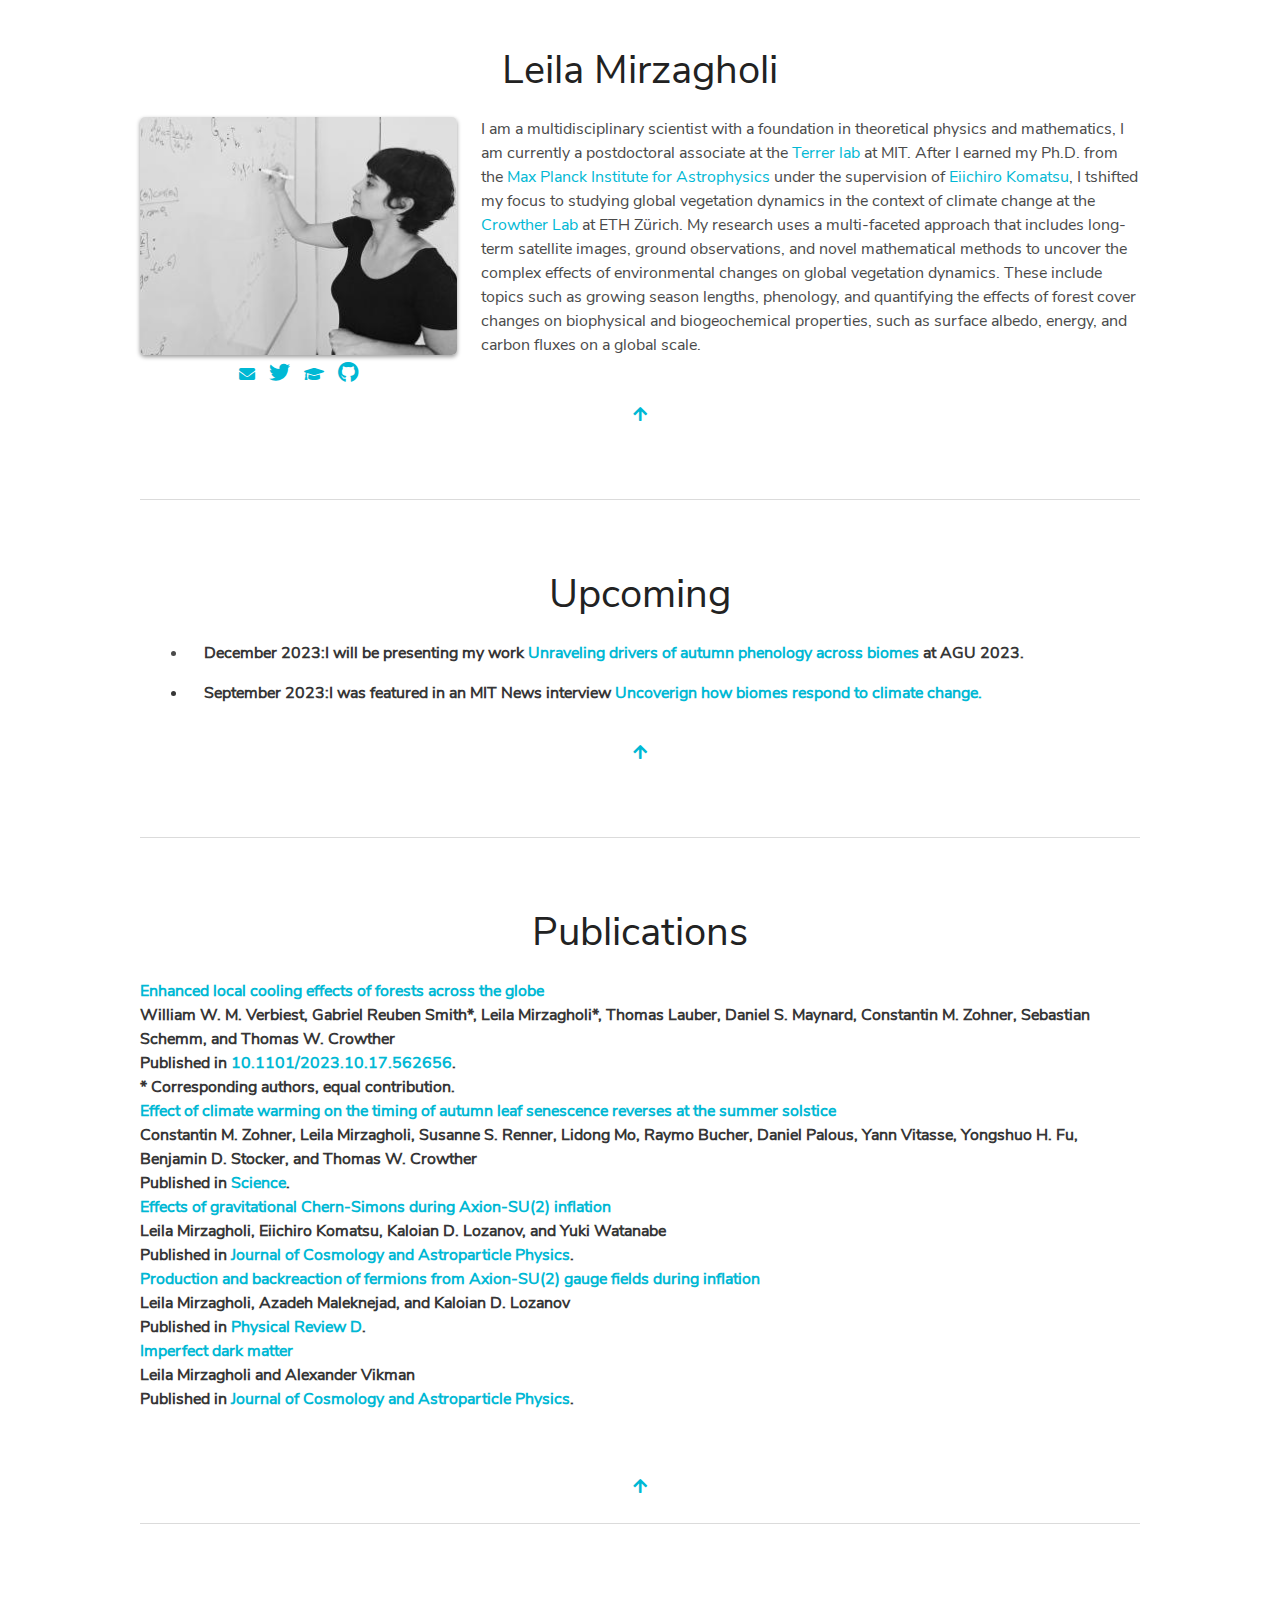
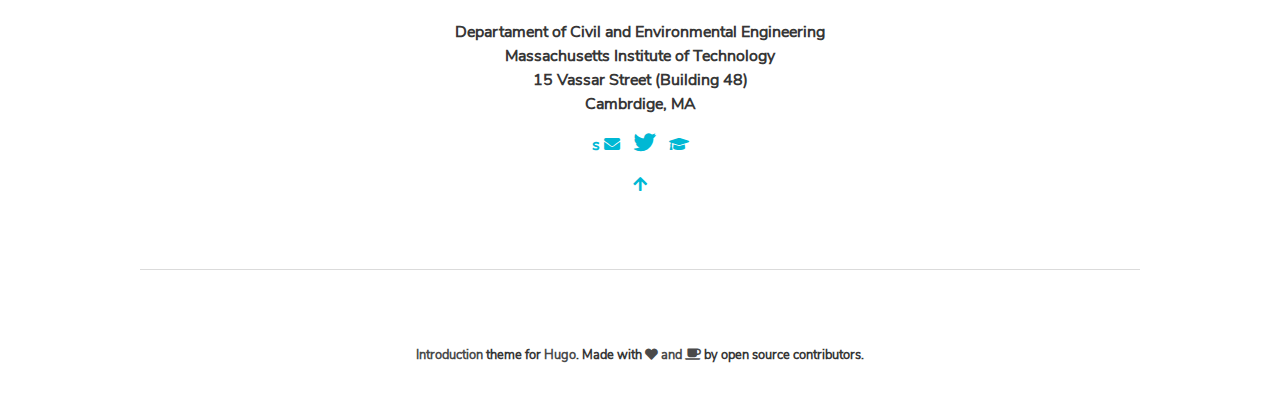
==== commit 5df7d637: "Update index.html" ====
--- a/index.html
+++ b/index.html
@@ -38,105 +38,233 @@
 
 
 
+
+
 <link rel="stylesheet" href="/css/main.min.f53cd200492ed40f84fbe818d6707f6b6eaa4e7d6fab5babd8bef4fc6c88ab87.css" integrity="sha256-9TzSAEku1A&#43;E&#43;&#43;gY1nB/a26qTn1vq1ur2L70/GyIq4c=" crossorigin="anonymous" media="screen">
 
 
 
 
 
+        
+
 
 <link rel="stylesheet" href="https://leilamirzagholi.github.io/styles/owlCarousel.min.b1f26e29c43c61fe8b5a6f225b4ee7c5f969a7b33cfe512706271e07246d93d1.css" integrity="sha256-sfJuKcQ8Yf6LWm8iW07nxflpp7M8/lEnBiceByRtk9E=" crossorigin="anonymous" media="screen">
 
-    <!-- First Section: Personal Information and Social Media Links -->
-<div class="section" id="personal-info">
-    <div class="container">
-        <h2 class="title is-2 has-text-centered"><strong>Leila Mirzagholi</strong></h2>
-        <div class="markdown has-text-centered">
-            <img class="img-responsive avatar" src="https://leilamirzagholi.github.io/home/profile_hu967e891534dbbed022c08876d7f75d0e_4528622_320x0_resize_q75_box.JPG" alt="profile.JPG">
-            <div class="social-icons">
-                <a href="mailto:lmirz@mit.edu">
-                    <i class="fas fa-envelope"></i>
-                </a>
-                <a href="https://twitter.com/leilamirzagholi">
-                    <i class="fab fa-twitter"></i>
-                </a>
-                <a href="https://scholar.google.com/citations?user=-sn_ThQAAAAJ&hl=en">
-                    <i class="fas fa-graduation-cap"></i>
-                </a>
-                <a href="https://github.com/leilamirzagholi/">
-                    <i class="fab fa-github"></i>
-                </a>
-            </div>
-        </div>   
+    </head>
+
+    
+
+        </section> 
+
+        
+        
+        
+
+        
+
+        
+
+        
+        
+        
+        
+        
+        
+
+        
+        <div class="section" id="about">
+            <div class="container">
+                <h2 class="title is-2 has-text-centered">Leila Mirzagholi</h2>
+                
+                <div class="columns">
+                    <div class="column is-one-third has-text-centered">
+                        
+                        
+                        <img class="img-responsive avatar" src="https://leilamirzagholi.github.io/home/profile_hu967e891534dbbed022c08876d7f75d0e_4528622_320x0_resize_q75_box.JPG" alt="profile.JPG">
+                        <div class="social-icons">
+    
+    <a href="mailto:lmirz@mit.edu" >
+        <i class="fas fa-envelope"></i>
+    </a>
+    
+    <a href="https://twitter.com/leilamirzagholi" >
+        <i class="fab fa-twitter"></i>
+    </a>
+    
+    <a href="https://scholar.google.com/citations?user=-sn_ThQAAAAJ&hl=en" >
+        <i class="fas fa-graduation-cap"></i>
+    </a>
+    <a href="https://github.com/leilamirzagholi/">
+        <i class="fab fa-github"></i>
+    </a>
+</div>
+                        
+                    </div>
+                    <div class="markdown column">
+
+<p>
+    I am a multidisciplinary scientist with a foundation in theoretical physics and mathematics, I am currently a postdoctoral associate at the <a href="https://terrerlab.mit.edu">Terrer lab</a> at MIT. After I earned my Ph.D. from the <a href="https://www.mpa-garching.mpg.de/">Max Planck Institute for Astrophysics</a> under the supervision of <a href="https://wwwmpa.mpa-garching.mpg.de/~komatsu/">Eiichiro Komatsu</a>, I tshifted my focus to studying global vegetation dynamics in the context of climate change at the <a href="https://www.crowtherlab.com/">Crowther Lab</a> at ETH Zürich. My research uses a multi-faceted approach that includes long-term satellite images, ground observations, and novel mathematical methods to uncover the complex effects of environmental changes on global vegetation dynamics. These include topics such as growing season lengths, phenology, and quantifying the effects of forest cover changes on biophysical and biogeochemical properties, such as surface albedo, energy, and carbon fluxes on a global scale.
+
+    </p>
+
+
+
+
+                    </div>
+                </div>
+                
+            </div>
+            
+            <div class="container has-text-centered top-pad">
+    <a href="#top">
+        <i class="fa fa-arrow-up"></i>
+    </a>
+</div>
+
+        </div>
+        <div class="container">
+            <hr>
+        </div>
+        
+
+        
+        <div class="section" id="upcoming">
+            <div class="container">
+                <h2 class="title is-2 has-text-centered">Upcoming</h2>
+                
+                <div class="markdown has-text-centered">
+                    <ul>
+    <li><p align="left"><strong>December 2023:<strong>I will be presenting my work<a href="https://agu.confex.com/agu/fm23/meetingapp.cgi/Paper/1357174"> Unraveling drivers of autumn phenology across biomes</a> at AGU 2023.</li>
+
+    <li><p align="left"><strong>September 2023:<strong>I was featured in an MIT News interview<a href="https://news.mit.edu/2023/how-biomes-respond-climate-change-leila-mirzagholi-0905"> Uncoverign how biomes respond to climate change.</a></li>
+
+
+    </ul>
+
+                </div>
+                
+            </div>
+            
+            <div class="container has-text-centered top-pad">
+    <a href="#top">
+        <i class="fa fa-arrow-up"></i>
+    </a>
+</div>
+
+        </div>
+        <div class="container">
+            <hr>
+        </div>
+        
+        
+        
+        
+        
+        
+        
+
+        
+        <div class="section" id="publication">
+            <div class="container">
+                <h2 class="title is-2 has-text-centered">Publications</h2>
+            
+
+<ul>
+<li><p align="left"> <a href="https://doi.org/10.1101/2023.10.17.562656">Enhanced local cooling effects of forests across the globe</a><br>
+ William W. M. Verbiest, Gabriel Reuben Smith*, <strong>Leila Mirzagholi*</strong>, Thomas Lauber, Daniel S. Maynard, Constantin M. Zohner, Sebastian Schemm, and Thomas W. Crowther
+<br />Published in <a href="https://doi.org/10.1101/2023.10.17.562656">10.1101/2023.10.17.562656</a>.
+<br />* Corresponding authors, equal contribution.</li>
+<li><p align="left"> <a href="https://arxiv.org/abs/2003.05931">Effect of climate warming on the timing of autumn leaf senescence reverses at the summer solstice</a><br>
+Constantin M. Zohner, <strong>Leila Mirzagholi</strong>, Susanne S. Renner, Lidong Mo, Raymo Bucher, Daniel Palous, Yann Vitasse, Yongshuo H. Fu, Benjamin D. Stocker, and Thomas W. Crowther
+<br />Published in <a href="https://www.science.org/doi/10.1126/science.adf5098">Science</a>.</li>
+<li><p align="left"> <a href="https://arxiv.org/abs/2003.05931">Effects of gravitational Chern-Simons during Axion-SU(2) inflation</a><br>
+<strong>Leila Mirzagholi</strong>, Eiichiro Komatsu, Kaloian D. Lozanov, and Yuki Watanabe
+<br />Published in <a href="https://iopscience.iop.org/article/10.1088/1475-7516/2020/06/024">Journal of Cosmology and Astroparticle Physics</a>.</li>
+<li><p align="left"> <a href="http://inspirehep.net/record/1736272">Production and backreaction of fermions from Axion-SU(2) gauge fields during inflation</a><br>
+<strong>Leila Mirzagholi</strong>, Azadeh Maleknejad, and Kaloian D. Lozanov
+<br />Published in <a href="https://journals.aps.org/prd/abstract/10.1103/PhysRevD.101.083528">Physical Review D</a>.</li>
+<li><p align="left"><a href="http://inspirehep.net/record/1335238">Imperfect dark matter</a><br>
+<strong>Leila Mirzagholi</strong> and Alexander Vikman
+<br />Published in <a href="https://iopscience.iop.org/article/10.1088/1475-7516/2015/06/028">Journal of Cosmology and Astroparticle Physics</a>.</li>
+</ul>
+
+                </div>
+                
+            </div>
+            
+            <div class="container has-text-centered top-pad">
+    <a href="#top">
+        <i class="fa fa-arrow-up"></i>
+    </a>
+</div>
+
+        </div>
+        <div class="container">
+            <hr>
+        </div>
+        
+        
+        
+        
+        
+        
+        <div class="section" id="contact">
+            <div class="container has-text-centered">
+                <h2 class="title is-2"></h2>
+                <div class="markdown">
+                    <p>Departament of Civil and Environmental Engineering<br>
+       Massachusetts Institute of Technology<br>
+       15 Vassar Street (Building 48)<br>
+       Cambrdige, MA<br>
+
+<p></p>
+
+                </div>
+                
+                
+                <div class="social-icons">
+    
+    <a href="mailto:lmirz@mit.edu" >s
+        <i class="fas fa-envelope"></i>
+    </a>
+    
+    <a href="https://twitter.com/leilamirzagholi" >
+        <i class="fab fa-twitter"></i>
+    </a>
+    
+    <a href="https://scholar.google.com/citations?user=-sn_ThQAAAAJ&hl=en" >
+        <i class="fas fa-graduation-cap"></i>
+    </a>
+    
+</div>
+
+            </div>
+            
+            <div class="container has-text-centered top-pad">
+    <a href="#top">
+        <i class="fa fa-arrow-up"></i>
+    </a>
+</div>
+
+        </div>
+        <div class="container">
+            <hr>
+        </div>
+        
+        
+        
+
+        <div class="section" id="footer">
+    <div class="container has-text-centered">
+    
+        <span class="footer-text">
+            <a href="https://github.com/victoriadrake/hugo-theme-introduction/"><strong>Introduction</strong></a> theme for <a href="http://gohugo.io/">Hugo</a>. Made with <a href="https://victoria.dev"><i class="fa fa-heart"></i> and <i class="fa fa-coffee"></i></a> by open source contributors.
+        </span>
+    
     </div>
 </div>
 
-<!-- Second Section: About -->
-<div class="section" id="about">
-    <div class="container">
-        <h2 class="title is-3 has-text-centered">About</h2>
-        <div class="markdown">
-            <p><p align="left">
-                I am a multidisciplinary scientist with a foundation in theoretical physics and mathematics, currently a postdoctoral associate at the <a href="https://terrerlab.mit.edu">Terrer lab</a> at MIT's Department of Civil and Environmental Engineering. After earning my Ph.D. from the <a href="https://www.mpa-garching.mpg.de/">Max Planck Institute for Astrophysics</a> under the supervision of <a href="https://wwwmpa.mpa-garching.mpg.de/~komatsu/">Eiichiro Komatsu</a>, I shifted my focus to studying global vegetation dynamics in the context of climate change at the <a href="https://www.crowtherlab.com/">Crowther Lab</a> at ETH Zürich. My research uses long-term satellite images, ground observations, and novel mathematical methods to understand the effects of environmental changes on global vegetation dynamics, including growing season lengths, phenology, and the impact of forest cover changes on properties such as surface albedo, energy, and carbon fluxes on a global scale.
-            </p>
-            <p><p align="left">
-                My partner is a <a href="https://amiraanvari.github.io">semanticist</a> at MIT's Department of Lingustics and Philosophy.
-            </p>
-        </div>   
-    </div>
-    
-</div>
-
-
-
-
-<!-- Third Section: News -->
-        <div class="section" id="upcoming">
-    <div class="container">
-        <h2 class="title is-3 has-text-centered">News</h2>
-        
-        <div class="markdown has-text-centered">
-            <ul>
-                <li><p align="left"><strong>December 2023:</strong> I will be presenting my work<a href="https://agu.confex.com/agu/fm23/meetingapp.cgi/Paper/1357174"> Unraveling drivers of autumn phenology across biomes</a> at AGU 2023!</p></li>
-
-                <li><p align="left"><strong>September 2023:</strong> I was featured in an MIT News interview<a href="https://news.mit.edu/2023/how-biomes-respond-climate-change-leila-mirzagholi-0905"> Uncovering how biomes respond to climate change.</a></p></li>
-            </ul>
-        </div>   
-    </div>
-</div>
-
-
-             
-        
-
-    <!-- Fourth Section: Publications -->   
-    <div class="section" id="publication">
-    <div class="container">
-        <h2 class="title is-3 has-text-centered">Selected Publications</h2>
-
-        <div class="markdown">
-            <ul>
-                <li><p><a href="https://doi.org/10.1101/2023.10.17.562656">Enhanced local cooling effects of forests across the globe</a><br>
-                William W. M. Verbiest, Gabriel Reuben Smith*, <strong>Leila Mirzagholi*</strong>, Thomas Lauber, Daniel S. Maynard, Constantin M. Zohner, Sebastian Schemm, and Thomas W. Crowther
-                <br /><em>Under review</em>, preprint on <a href="https://www.biorxiv.org/content/10.1101/2023.10.17.562656v1">bioRxiv</a>.
-                <br />* Corresponding authors, equal contribution.</p></li>
-                <li><p><a href="https://arxiv.org/abs/2003.05931">Effect of climate warming on the timing of autumn leaf senescence reverses at the summer solstice</a><br>
-                Constantin M. Zohner, <strong>Leila Mirzagholi</strong>, Susanne S. Renner, Lidong Mo, Raymo Bucher, Daniel Palous, Yann Vitasse, Yongshuo H. Fu, Benjamin D. Stocker, and Thomas W. Crowther
-                <br />Published in <a href="https://www.science.org/doi/10.1126/science.adf5098">Science</a>.</p></li>
-                <li><p><a href="https://arxiv.org/abs/2003.05931">Effects of gravitational Chern-Simons during Axion-SU(2) inflation</a><br>
-                <strong>Leila Mirzagholi</strong>, Eiichiro Komatsu, Kaloian D. Lozanov, and Yuki Watanabe
-                <br />Published in <a href="https://iopscience.iop.org/article/10.1088/1475-7516/2020/06/024">Journal of Cosmology and Astroparticle Physics</a>.</p></li>
-                <li><p><a href="http://inspirehep.net/record/1736272">Production and backreaction of fermions from Axion-SU(2) gauge fields during inflation</a><br>
-                <strong>Leila Mirzagholi</strong>, Azadeh Maleknejad, and Kaloian D. Lozanov
-                <br />Published in <a href="https://journals.aps.org/prd/abstract/10.1103/PhysRevD.101.083528">Physical Review D</a>.</p></li>
-                <li><p><a href="http://inspirehep.net/record/1335238">Imperfect dark matter</a><br>
-                <strong>Leila Mirzagholi</strong> and Alexander Vikman
-                <br />Published in <a href="https://iopscience.iop.org/article/10.1088/1475-7516/2015/06/028">Journal of Cosmology and Astroparticle Physics</a>.</p></li>
-            </ul>
-        </div> 
-    </div>
-</div>
-
 
         
         
@@ -146,6 +274,8 @@
 
 
 
+        
+
 
 <script src="https://leilamirzagholi.github.io/js/bundleOwlCarousel.cba358484a4a50bbc9c265ab71727cbcd15381bbb8cecdbcba357cb629f4e9c4.js" integrity="sha256-y6NYSEpKULvJwmWrcXJ8vNFTgbu4zs28ujV8tin06cQ="></script>
 
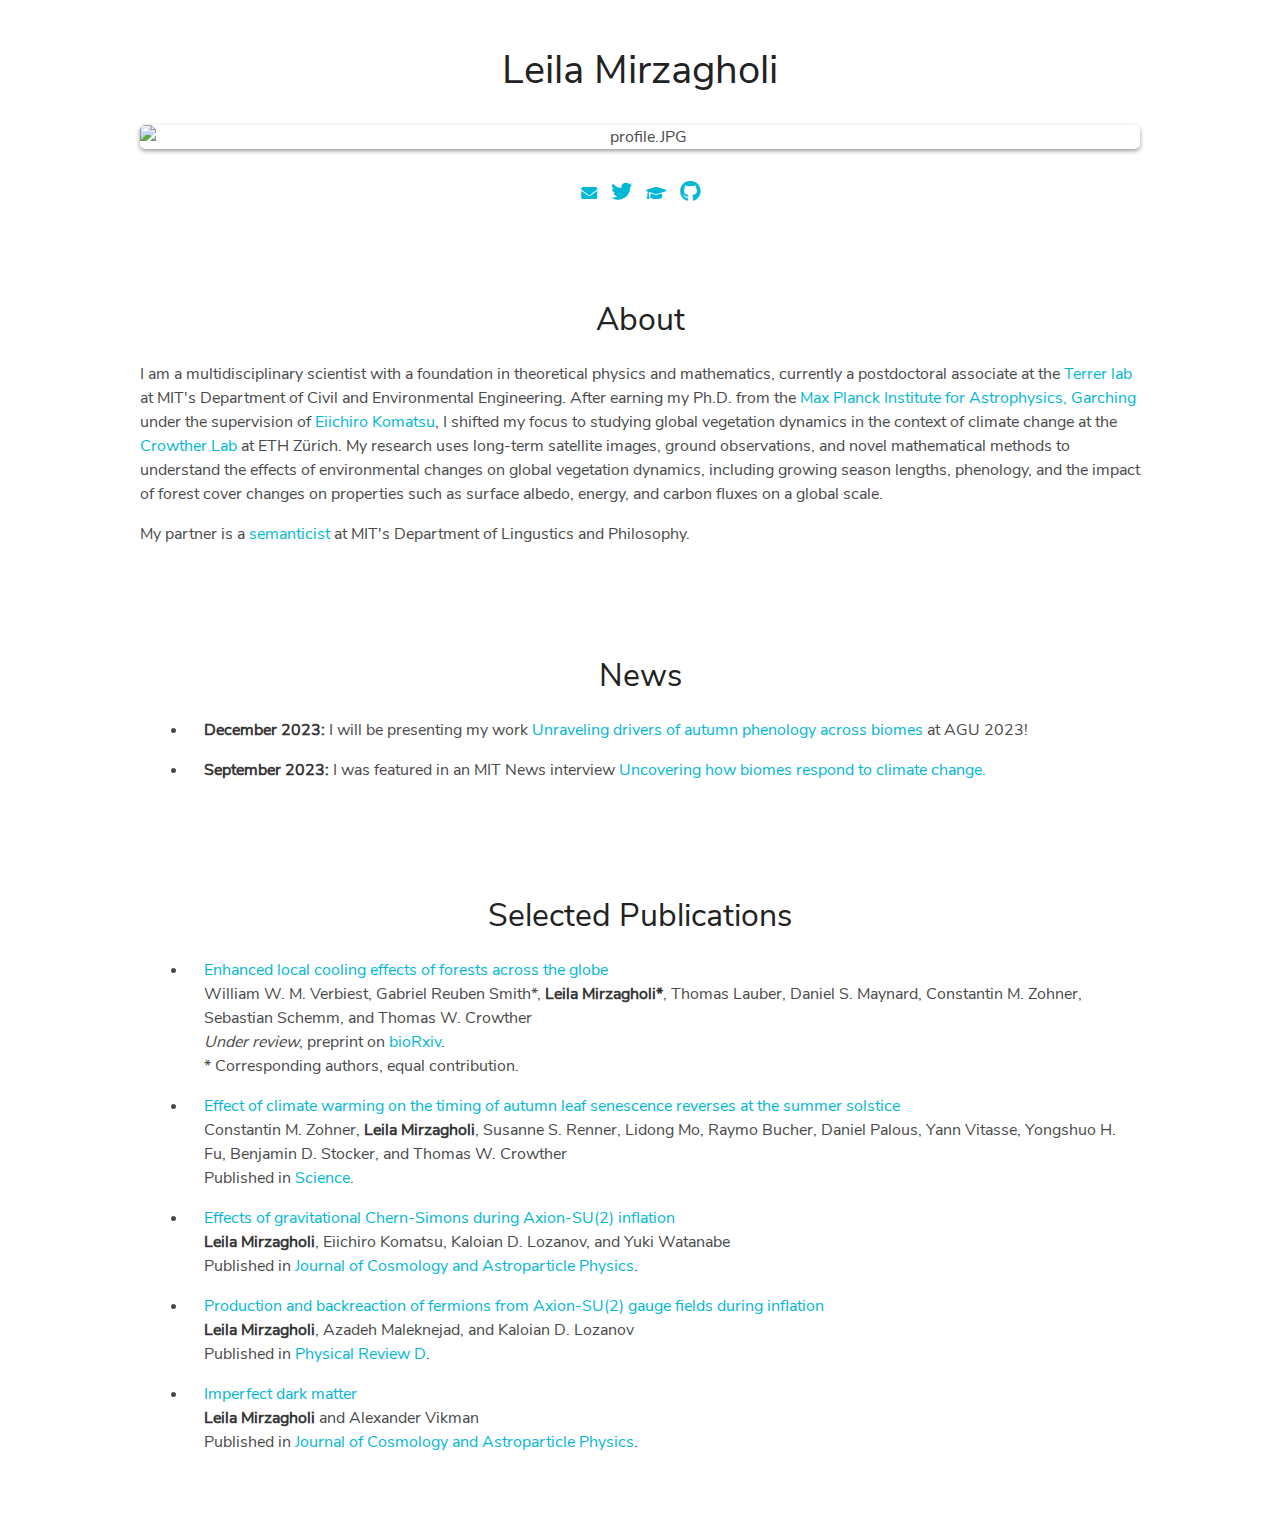
==== commit e6ba0fb9: "Update index.html" ====
--- a/index.html
+++ b/index.html
@@ -27,7 +27,7 @@
 
 <meta property="og:image" content="https://leilamirzagholi.github.io/home/profile.JPG"/>
 
-
+ 
 
 
         
@@ -38,230 +38,102 @@
 
 
 
-
-
 <link rel="stylesheet" href="/css/main.min.f53cd200492ed40f84fbe818d6707f6b6eaa4e7d6fab5babd8bef4fc6c88ab87.css" integrity="sha256-9TzSAEku1A&#43;E&#43;&#43;gY1nB/a26qTn1vq1ur2L70/GyIq4c=" crossorigin="anonymous" media="screen">
 
 
 
 
 
-        
-
 
 <link rel="stylesheet" href="https://leilamirzagholi.github.io/styles/owlCarousel.min.b1f26e29c43c61fe8b5a6f225b4ee7c5f969a7b33cfe512706271e07246d93d1.css" integrity="sha256-sfJuKcQ8Yf6LWm8iW07nxflpp7M8/lEnBiceByRtk9E=" crossorigin="anonymous" media="screen">
 
-    </head>
+    <!-- First Section: Personal Information and Social Media Links -->
+<div class="section" id="personal-info">
+    <div class="container">
+        <h2 class="title is-2 has-text-centered"><strong>Leila Mirzagholi</strong></h2>
+        <div class="markdown has-text-centered">
+            <img class="img-responsive avatar" src="https://leilamirzagholi.github.io/home/profile.JPG" alt="profile.JPG">
+            <div class="social-icons">
+                <a href="mailto:lmirz@mit.edu">
+                    <i class="fas fa-envelope"></i>
+                </a>
+                <a href="https://twitter.com/leilamirzagholi">
+                    <i class="fab fa-twitter"></i>
+                </a>
+                <a href="https://scholar.google.com/citations?user=-sn_ThQAAAAJ&hl=en">
+                    <i class="fas fa-graduation-cap"></i>
+                </a>
+                <a href="https://github.com/leilamirzagholi/">
+                    <i class="fab fa-github"></i>
+                </a>
+            </div>
+        </div>   
+    </div>
+</div>
 
+<!-- Second Section: About -->
+<div class="section" id="about">
+    <div class="container">
+        <h2 class="title is-3 has-text-centered">About</h2>
+        <div class="markdown">
+            <p><p align="left">
+                I am a multidisciplinary scientist with a foundation in theoretical physics and mathematics, currently a postdoctoral associate at the <a href="https://terrerlab.mit.edu">Terrer lab</a> at MIT's Department of Civil and Environmental Engineering. After earning my Ph.D. from the <a href="https://www.mpa-garching.mpg.de/">Max Planck Institute for Astrophysics, Garching</a> under the supervision of <a href="https://wwwmpa.mpa-garching.mpg.de/~komatsu/">Eiichiro Komatsu</a>, I shifted my focus to studying global vegetation dynamics in the context of climate change at the <a href="https://www.crowtherlab.com/">Crowther Lab</a> at ETH Zürich. My research uses long-term satellite images, ground observations, and novel mathematical methods to understand the effects of environmental changes on global vegetation dynamics, including growing season lengths, phenology, and the impact of forest cover changes on properties such as surface albedo, energy, and carbon fluxes on a global scale.
+            </p>
+            <p><p align="left">
+                My partner is a <a href="https://amiraanvari.github.io">semanticist</a> at MIT's Department of Lingustics and Philosophy.
+            </p>
+        </div>   
+    </div>
     
-
-        </section> 
-
-        
-        
-        
-
-        
-
-        
-
-        
-        
-        
-        
-        
-        
-
-        
-        <div class="section" id="about">
-            <div class="container">
-                <h2 class="title is-2 has-text-centered">Leila Mirzagholi</h2>
-                
-                <div class="columns">
-                    <div class="column is-one-third has-text-centered">
-                        
-                        
-                        <img class="img-responsive avatar" src="https://leilamirzagholi.github.io/home/profile_hu967e891534dbbed022c08876d7f75d0e_4528622_320x0_resize_q75_box.JPG" alt="profile.JPG">
-                        <div class="social-icons">
-    
-    <a href="mailto:lmirz@mit.edu" >
-        <i class="fas fa-envelope"></i>
-    </a>
-    
-    <a href="https://twitter.com/leilamirzagholi" >
-        <i class="fab fa-twitter"></i>
-    </a>
-    
-    <a href="https://scholar.google.com/citations?user=-sn_ThQAAAAJ&hl=en" >
-        <i class="fas fa-graduation-cap"></i>
-    </a>
-    <a href="https://github.com/leilamirzagholi/">
-        <i class="fab fa-github"></i>
-    </a>
 </div>
-                        
-                    </div>
-                    <div class="markdown column">
-
-<p>
-    I am a multidisciplinary scientist with a foundation in theoretical physics and mathematics, I am currently a postdoctoral associate at the <a href="https://terrerlab.mit.edu">Terrer lab</a> at MIT. After I earned my Ph.D. from the <a href="https://www.mpa-garching.mpg.de/">Max Planck Institute for Astrophysics</a> under the supervision of <a href="https://wwwmpa.mpa-garching.mpg.de/~komatsu/">Eiichiro Komatsu</a>, I tshifted my focus to studying global vegetation dynamics in the context of climate change at the <a href="https://www.crowtherlab.com/">Crowther Lab</a> at ETH Zürich. My research uses a multi-faceted approach that includes long-term satellite images, ground observations, and novel mathematical methods to uncover the complex effects of environmental changes on global vegetation dynamics. These include topics such as growing season lengths, phenology, and quantifying the effects of forest cover changes on biophysical and biogeochemical properties, such as surface albedo, energy, and carbon fluxes on a global scale.
-
-    </p>
 
 
 
 
-                    </div>
-                </div>
-                
-            </div>
-            
-            <div class="container has-text-centered top-pad">
-    <a href="#top">
-        <i class="fa fa-arrow-up"></i>
-    </a>
+<!-- Third Section: News -->
+        <div class="section" id="upcoming">
+    <div class="container">
+        <h2 class="title is-3 has-text-centered">News</h2>
+        
+        <div class="markdown has-text-centered">
+            <ul>
+                <li><p align="left"><strong>December 2023:</strong> I will be presenting my work<a href="https://agu.confex.com/agu/fm23/meetingapp.cgi/Paper/1357174"> Unraveling drivers of autumn phenology across biomes</a> at AGU 2023!</p></li>
+
+                <li><p align="left"><strong>September 2023:</strong> I was featured in an MIT News interview<a href="https://news.mit.edu/2023/how-biomes-respond-climate-change-leila-mirzagholi-0905"> Uncovering how biomes respond to climate change.</a></p></li>
+            </ul>
+        </div>   
+    </div>
 </div>
 
-        </div>
-        <div class="container">
-            <hr>
-        </div>
+
+             
         
 
-        
-        <div class="section" id="upcoming">
-            <div class="container">
-                <h2 class="title is-2 has-text-centered">Upcoming</h2>
-                
-                <div class="markdown has-text-centered">
-                    <ul>
-    <li><p align="left"><strong>December 2023:<strong>I will be presenting my work<a href="https://agu.confex.com/agu/fm23/meetingapp.cgi/Paper/1357174"> Unraveling drivers of autumn phenology across biomes</a> at AGU 2023.</li>
+    <!-- Fourth Section: Publications -->   
+    <div class="section" id="publication">
+    <div class="container">
+        <h2 class="title is-3 has-text-centered">Selected Publications</h2>
 
-    <li><p align="left"><strong>September 2023:<strong>I was featured in an MIT News interview<a href="https://news.mit.edu/2023/how-biomes-respond-climate-change-leila-mirzagholi-0905"> Uncoverign how biomes respond to climate change.</a></li>
-
-
-    </ul>
-
-                </div>
-                
-            </div>
-            
-            <div class="container has-text-centered top-pad">
-    <a href="#top">
-        <i class="fa fa-arrow-up"></i>
-    </a>
-</div>
-
-        </div>
-        <div class="container">
-            <hr>
-        </div>
-        
-        
-        
-        
-        
-        
-        
-
-        
-        <div class="section" id="publication">
-            <div class="container">
-                <h2 class="title is-2 has-text-centered">Publications</h2>
-            
-
-<ul>
-<li><p align="left"> <a href="https://doi.org/10.1101/2023.10.17.562656">Enhanced local cooling effects of forests across the globe</a><br>
- William W. M. Verbiest, Gabriel Reuben Smith*, <strong>Leila Mirzagholi*</strong>, Thomas Lauber, Daniel S. Maynard, Constantin M. Zohner, Sebastian Schemm, and Thomas W. Crowther
-<br />Published in <a href="https://doi.org/10.1101/2023.10.17.562656">10.1101/2023.10.17.562656</a>.
-<br />* Corresponding authors, equal contribution.</li>
-<li><p align="left"> <a href="https://arxiv.org/abs/2003.05931">Effect of climate warming on the timing of autumn leaf senescence reverses at the summer solstice</a><br>
-Constantin M. Zohner, <strong>Leila Mirzagholi</strong>, Susanne S. Renner, Lidong Mo, Raymo Bucher, Daniel Palous, Yann Vitasse, Yongshuo H. Fu, Benjamin D. Stocker, and Thomas W. Crowther
-<br />Published in <a href="https://www.science.org/doi/10.1126/science.adf5098">Science</a>.</li>
-<li><p align="left"> <a href="https://arxiv.org/abs/2003.05931">Effects of gravitational Chern-Simons during Axion-SU(2) inflation</a><br>
-<strong>Leila Mirzagholi</strong>, Eiichiro Komatsu, Kaloian D. Lozanov, and Yuki Watanabe
-<br />Published in <a href="https://iopscience.iop.org/article/10.1088/1475-7516/2020/06/024">Journal of Cosmology and Astroparticle Physics</a>.</li>
-<li><p align="left"> <a href="http://inspirehep.net/record/1736272">Production and backreaction of fermions from Axion-SU(2) gauge fields during inflation</a><br>
-<strong>Leila Mirzagholi</strong>, Azadeh Maleknejad, and Kaloian D. Lozanov
-<br />Published in <a href="https://journals.aps.org/prd/abstract/10.1103/PhysRevD.101.083528">Physical Review D</a>.</li>
-<li><p align="left"><a href="http://inspirehep.net/record/1335238">Imperfect dark matter</a><br>
-<strong>Leila Mirzagholi</strong> and Alexander Vikman
-<br />Published in <a href="https://iopscience.iop.org/article/10.1088/1475-7516/2015/06/028">Journal of Cosmology and Astroparticle Physics</a>.</li>
-</ul>
-
-                </div>
-                
-            </div>
-            
-            <div class="container has-text-centered top-pad">
-    <a href="#top">
-        <i class="fa fa-arrow-up"></i>
-    </a>
-</div>
-
-        </div>
-        <div class="container">
-            <hr>
-        </div>
-        
-        
-        
-        
-        
-        
-        <div class="section" id="contact">
-            <div class="container has-text-centered">
-                <h2 class="title is-2"></h2>
-                <div class="markdown">
-                    <p>Departament of Civil and Environmental Engineering<br>
-       Massachusetts Institute of Technology<br>
-       15 Vassar Street (Building 48)<br>
-       Cambrdige, MA<br>
-
-<p></p>
-
-                </div>
-                
-                
-                <div class="social-icons">
-    
-    <a href="mailto:lmirz@mit.edu" >s
-        <i class="fas fa-envelope"></i>
-    </a>
-    
-    <a href="https://twitter.com/leilamirzagholi" >
-        <i class="fab fa-twitter"></i>
-    </a>
-    
-    <a href="https://scholar.google.com/citations?user=-sn_ThQAAAAJ&hl=en" >
-        <i class="fas fa-graduation-cap"></i>
-    </a>
-    
-</div>
-
-            </div>
-            
-            <div class="container has-text-centered top-pad">
-    <a href="#top">
-        <i class="fa fa-arrow-up"></i>
-    </a>
-</div>
-
-        </div>
-        <div class="container">
-            <hr>
-        </div>
-        
-        
-        
-
-        <div class="section" id="footer">
-    <div class="container has-text-centered">
-    
-        <span class="footer-text">
-            <a href="https://github.com/victoriadrake/hugo-theme-introduction/"><strong>Introduction</strong></a> theme for <a href="http://gohugo.io/">Hugo</a>. Made with <a href="https://victoria.dev"><i class="fa fa-heart"></i> and <i class="fa fa-coffee"></i></a> by open source contributors.
-        </span>
-    
+        <div class="markdown">
+            <ul>
+                <li><p><a href="https://doi.org/10.1101/2023.10.17.562656">Enhanced local cooling effects of forests across the globe</a><br>
+                William W. M. Verbiest, Gabriel Reuben Smith*, <strong>Leila Mirzagholi*</strong>, Thomas Lauber, Daniel S. Maynard, Constantin M. Zohner, Sebastian Schemm, and Thomas W. Crowther
+                <br /><em>Under review</em>, preprint on <a href="https://www.biorxiv.org/content/10.1101/2023.10.17.562656v1">bioRxiv</a>.
+                <br />* Corresponding authors, equal contribution.</p></li>
+                <li><p><a href="https://arxiv.org/abs/2003.05931">Effect of climate warming on the timing of autumn leaf senescence reverses at the summer solstice</a><br>
+                Constantin M. Zohner, <strong>Leila Mirzagholi</strong>, Susanne S. Renner, Lidong Mo, Raymo Bucher, Daniel Palous, Yann Vitasse, Yongshuo H. Fu, Benjamin D. Stocker, and Thomas W. Crowther
+                <br />Published in <a href="https://www.science.org/doi/10.1126/science.adf5098">Science</a>.</p></li>
+                <li><p><a href="https://arxiv.org/abs/2003.05931">Effects of gravitational Chern-Simons during Axion-SU(2) inflation</a><br>
+                <strong>Leila Mirzagholi</strong>, Eiichiro Komatsu, Kaloian D. Lozanov, and Yuki Watanabe
+                <br />Published in <a href="https://iopscience.iop.org/article/10.1088/1475-7516/2020/06/024">Journal of Cosmology and Astroparticle Physics</a>.</p></li>
+                <li><p><a href="http://inspirehep.net/record/1736272">Production and backreaction of fermions from Axion-SU(2) gauge fields during inflation</a><br>
+                <strong>Leila Mirzagholi</strong>, Azadeh Maleknejad, and Kaloian D. Lozanov
+                <br />Published in <a href="https://journals.aps.org/prd/abstract/10.1103/PhysRevD.101.083528">Physical Review D</a>.</p></li>
+                <li><p><a href="http://inspirehep.net/record/1335238">Imperfect dark matter</a><br>
+                <strong>Leila Mirzagholi</strong> and Alexander Vikman
+                <br />Published in <a href="https://iopscience.iop.org/article/10.1088/1475-7516/2015/06/028">Journal of Cosmology and Astroparticle Physics</a>.</p></li>
+            </ul>
+        </div> 
     </div>
 </div>
 
@@ -274,8 +146,6 @@
 
 
 
-        
-
 
 <script src="https://leilamirzagholi.github.io/js/bundleOwlCarousel.cba358484a4a50bbc9c265ab71727cbcd15381bbb8cecdbcba357cb629f4e9c4.js" integrity="sha256-y6NYSEpKULvJwmWrcXJ8vNFTgbu4zs28ujV8tin06cQ="></script>
 
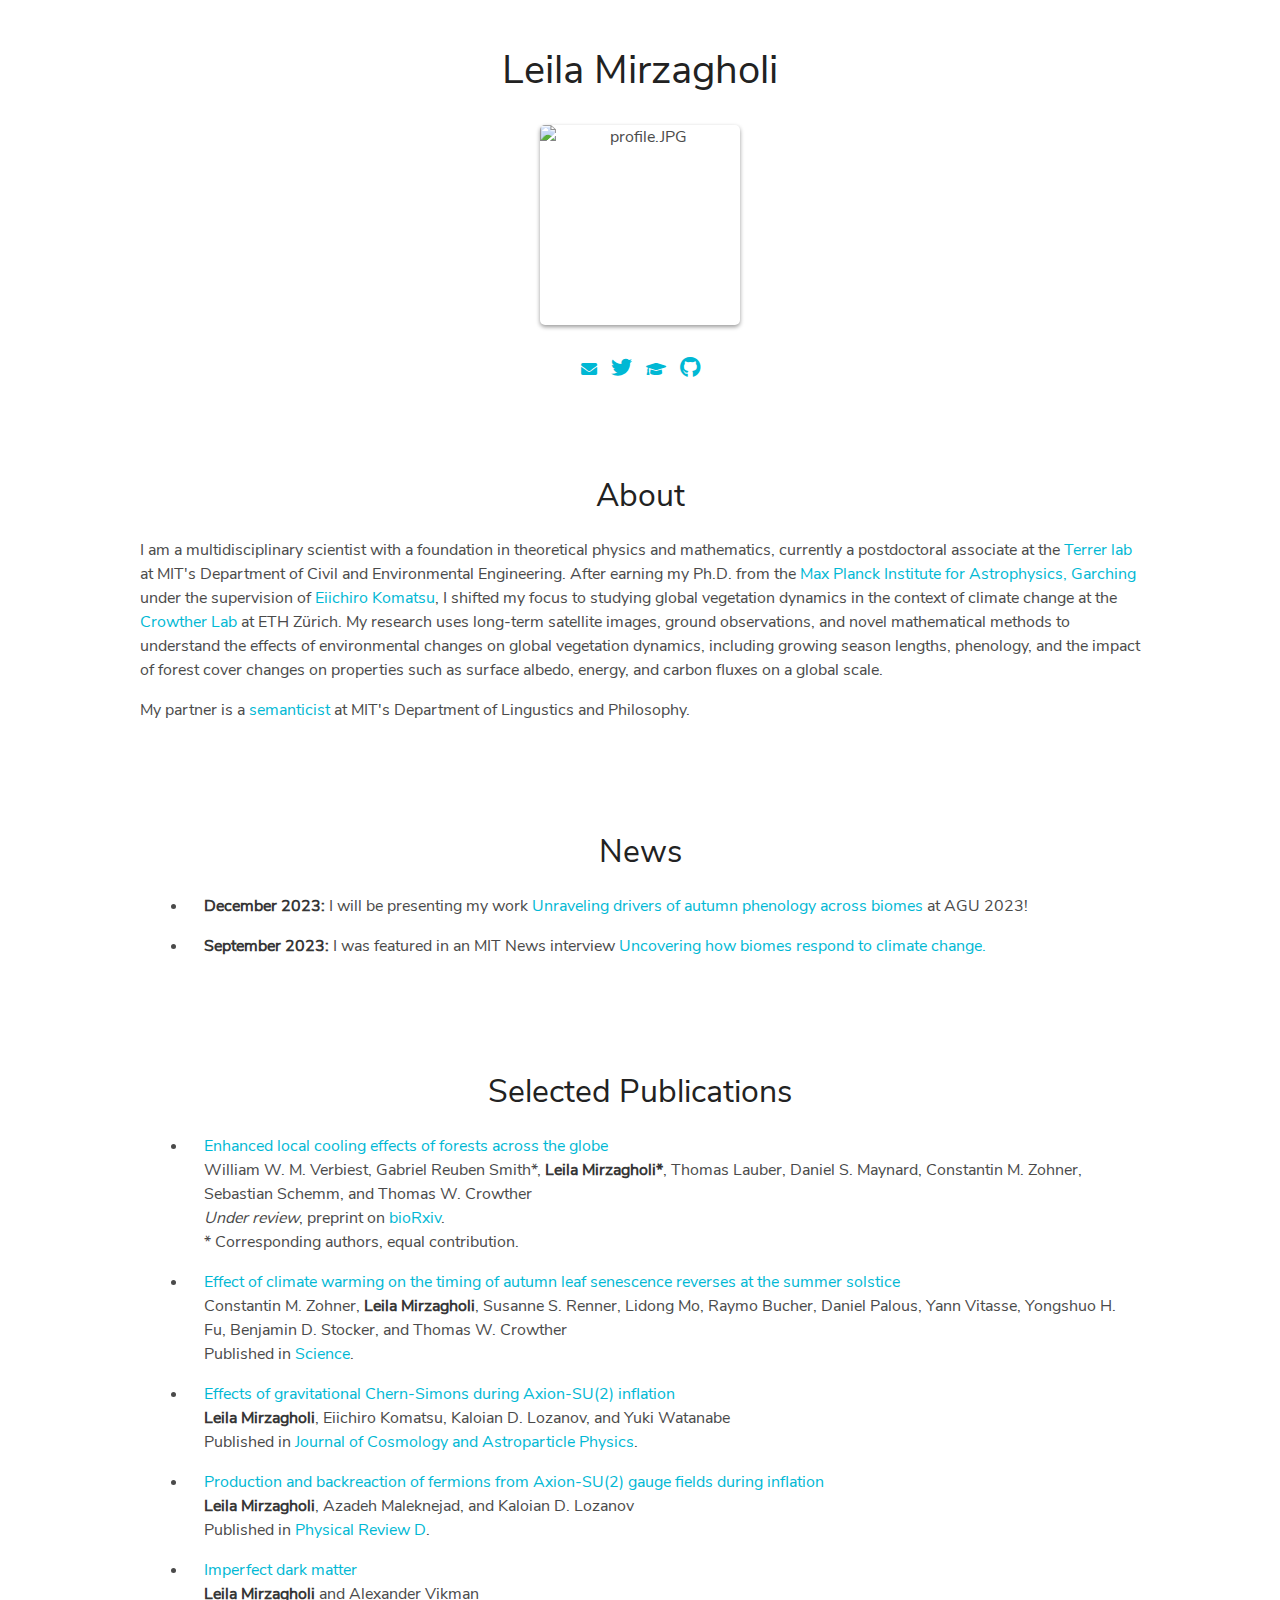
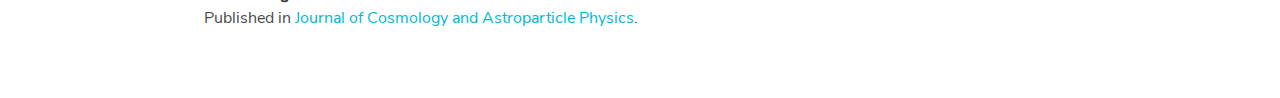
==== commit a881231a: "Update index.html" ====
--- a/index.html
+++ b/index.html
@@ -52,7 +52,8 @@
     <div class="container">
         <h2 class="title is-2 has-text-centered"><strong>Leila Mirzagholi</strong></h2>
         <div class="markdown has-text-centered">
-            <img class="img-responsive avatar" src="https://leilamirzagholi.github.io/home/profile.JPG" alt="profile.JPG">
+            <img class="img-responsive avatar" src="https://leilamirzagholi.github.io/home/profile.JPG" alt="profile.JPG" style="width: 200px; height: 200px;">
+
             <div class="social-icons">
                 <a href="mailto:lmirz@mit.edu">
                     <i class="fas fa-envelope"></i>
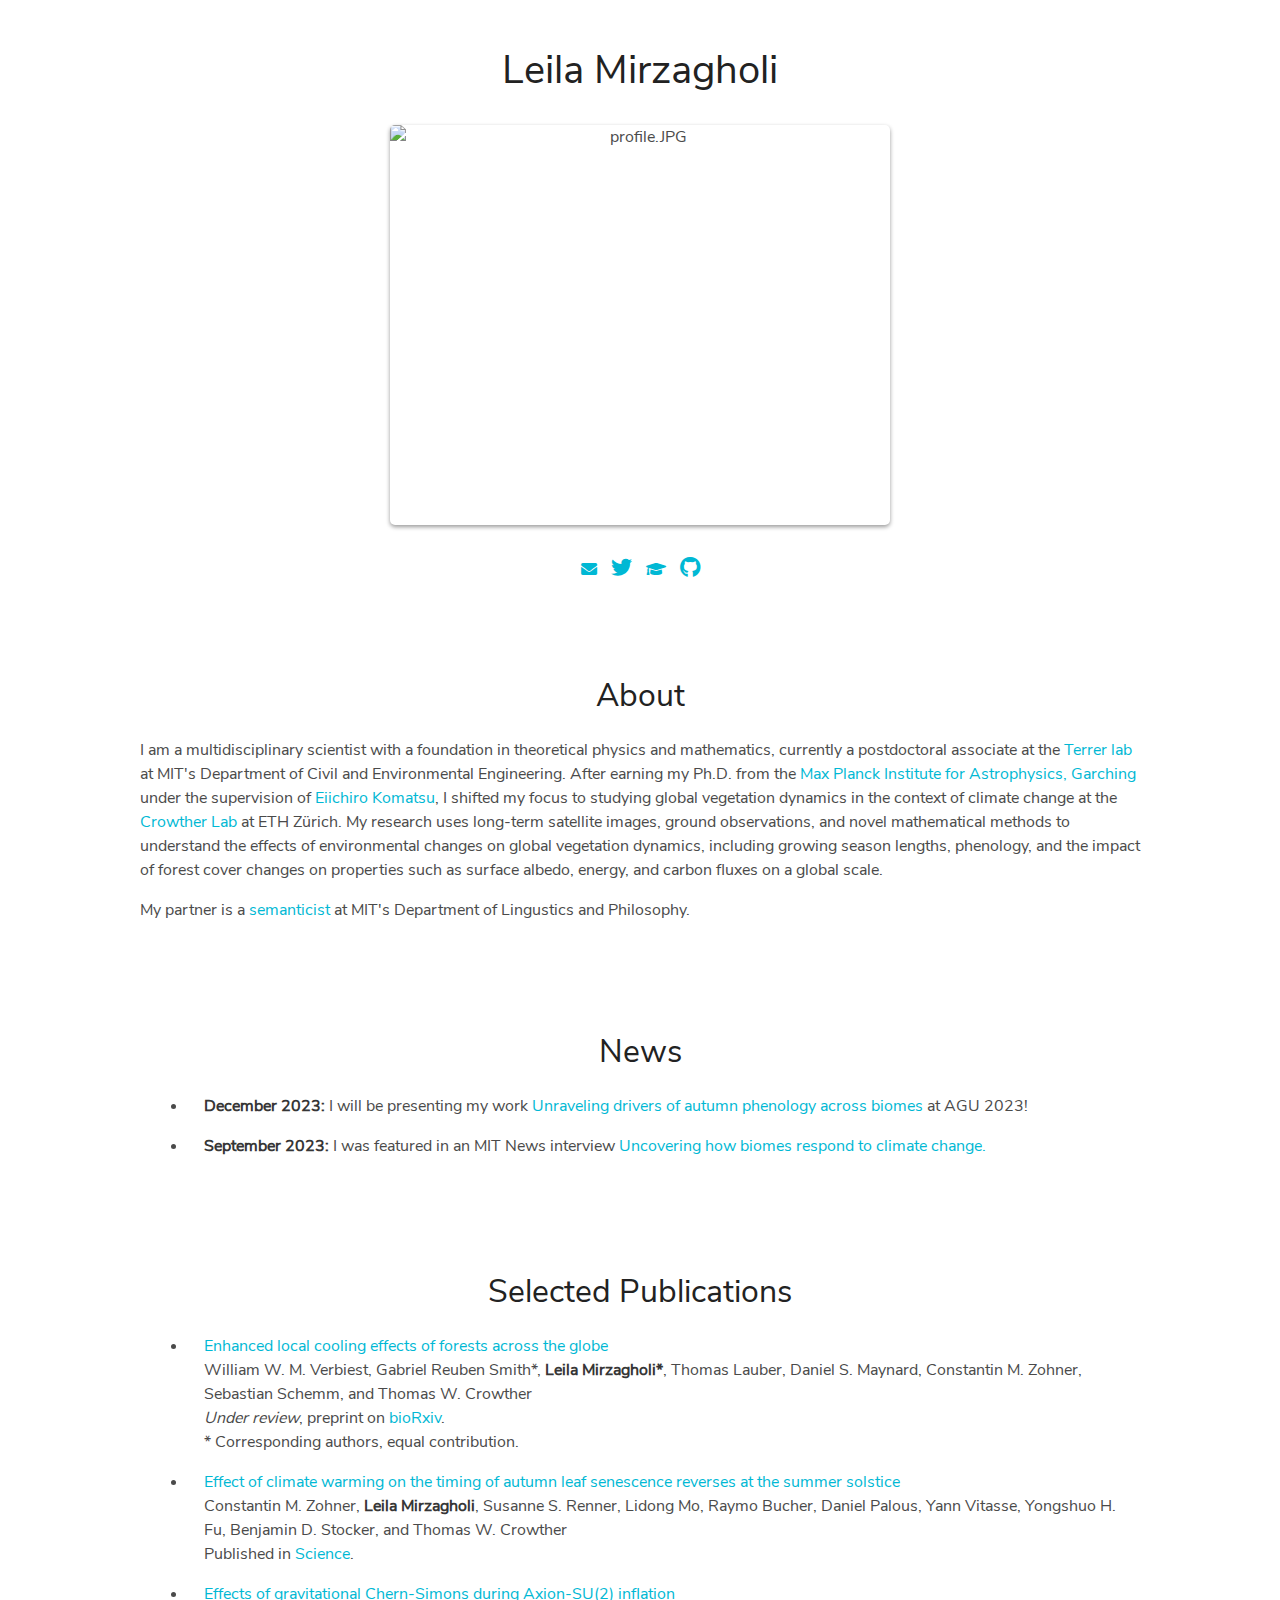
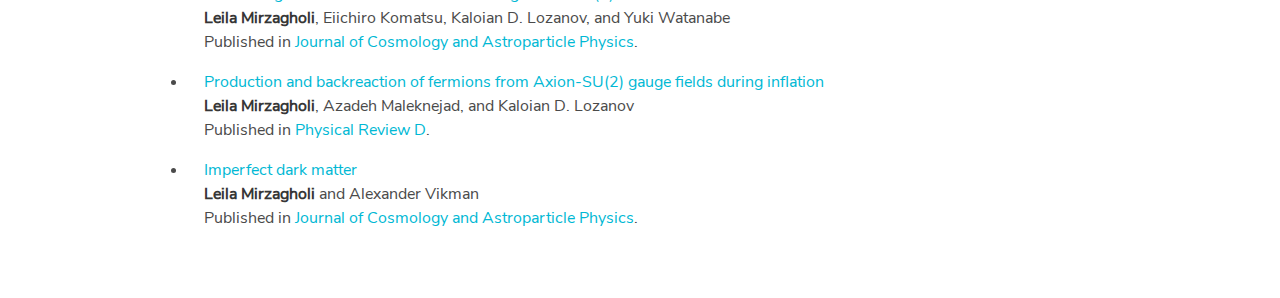
==== commit 7e4f167d: "Update index.html" ====
--- a/index.html
+++ b/index.html
@@ -52,7 +52,7 @@
     <div class="container">
         <h2 class="title is-2 has-text-centered"><strong>Leila Mirzagholi</strong></h2>
         <div class="markdown has-text-centered">
-            <img class="img-responsive avatar" src="https://leilamirzagholi.github.io/home/profile.JPG" alt="profile.JPG" style="width: 200px; height: 200px;">
+            <img class="img-responsive avatar" src="https://leilamirzagholi.github.io/home/profile.JPG" alt="profile.JPG" style="width: 500px; height: 400px;">
 
             <div class="social-icons">
                 <a href="mailto:lmirz@mit.edu">
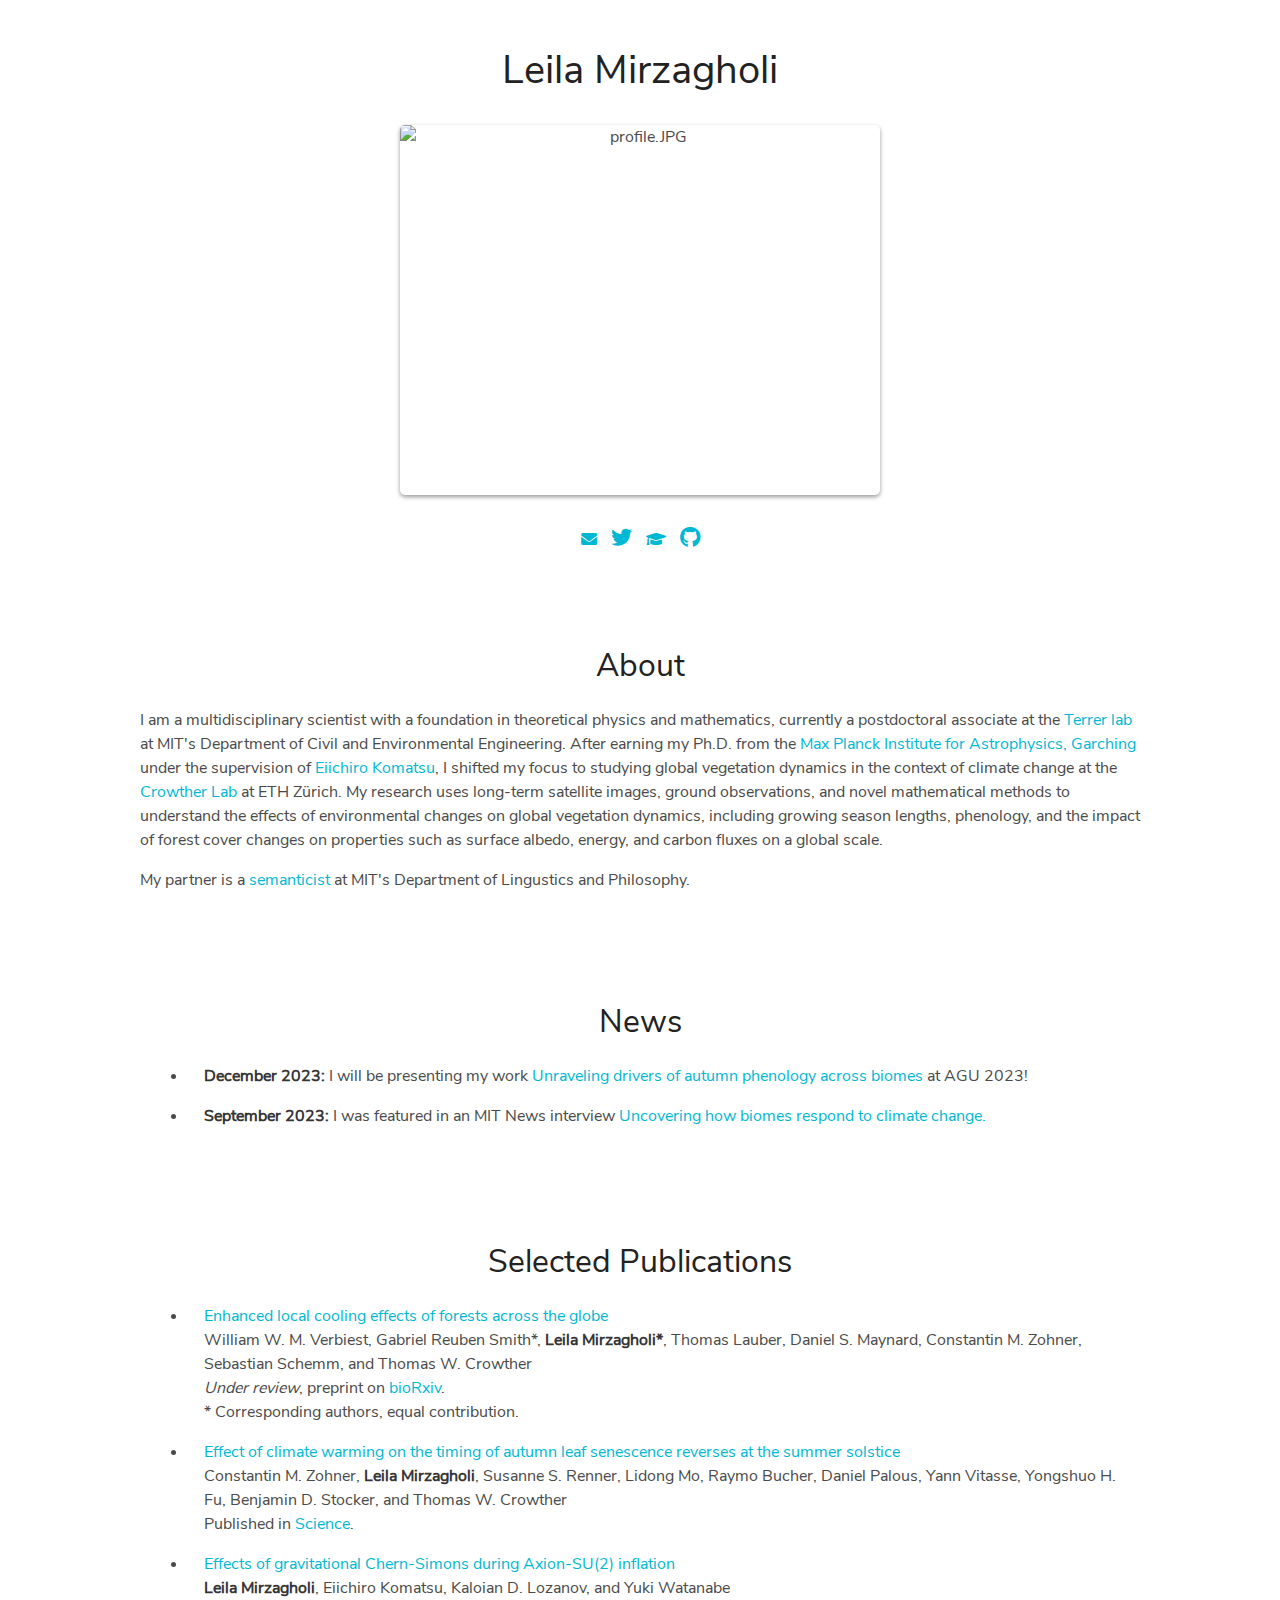
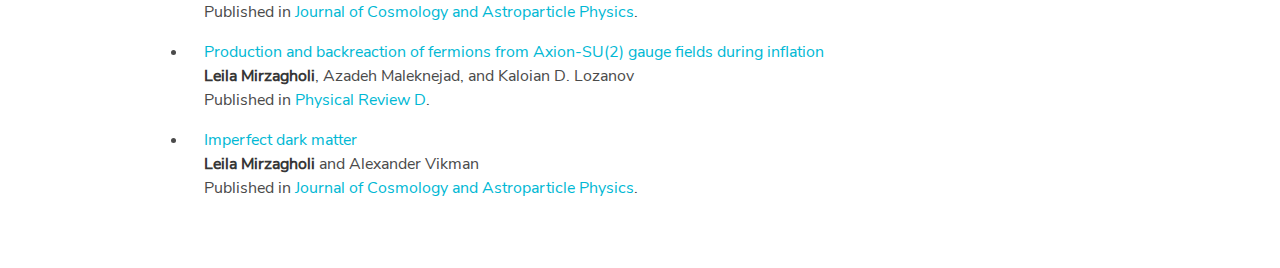
==== commit f7cc945d: "Update index.html" ====
--- a/index.html
+++ b/index.html
@@ -52,7 +52,7 @@
     <div class="container">
         <h2 class="title is-2 has-text-centered"><strong>Leila Mirzagholi</strong></h2>
         <div class="markdown has-text-centered">
-            <img class="img-responsive avatar" src="https://leilamirzagholi.github.io/home/profile.JPG" alt="profile.JPG" style="width: 500px; height: 400px;">
+            <img class="img-responsive avatar" src="https://leilamirzagholi.github.io/home/profile.JPG" alt="profile.JPG" style="width: 480px; height: 370px;">
 
             <div class="social-icons">
                 <a href="mailto:lmirz@mit.edu">
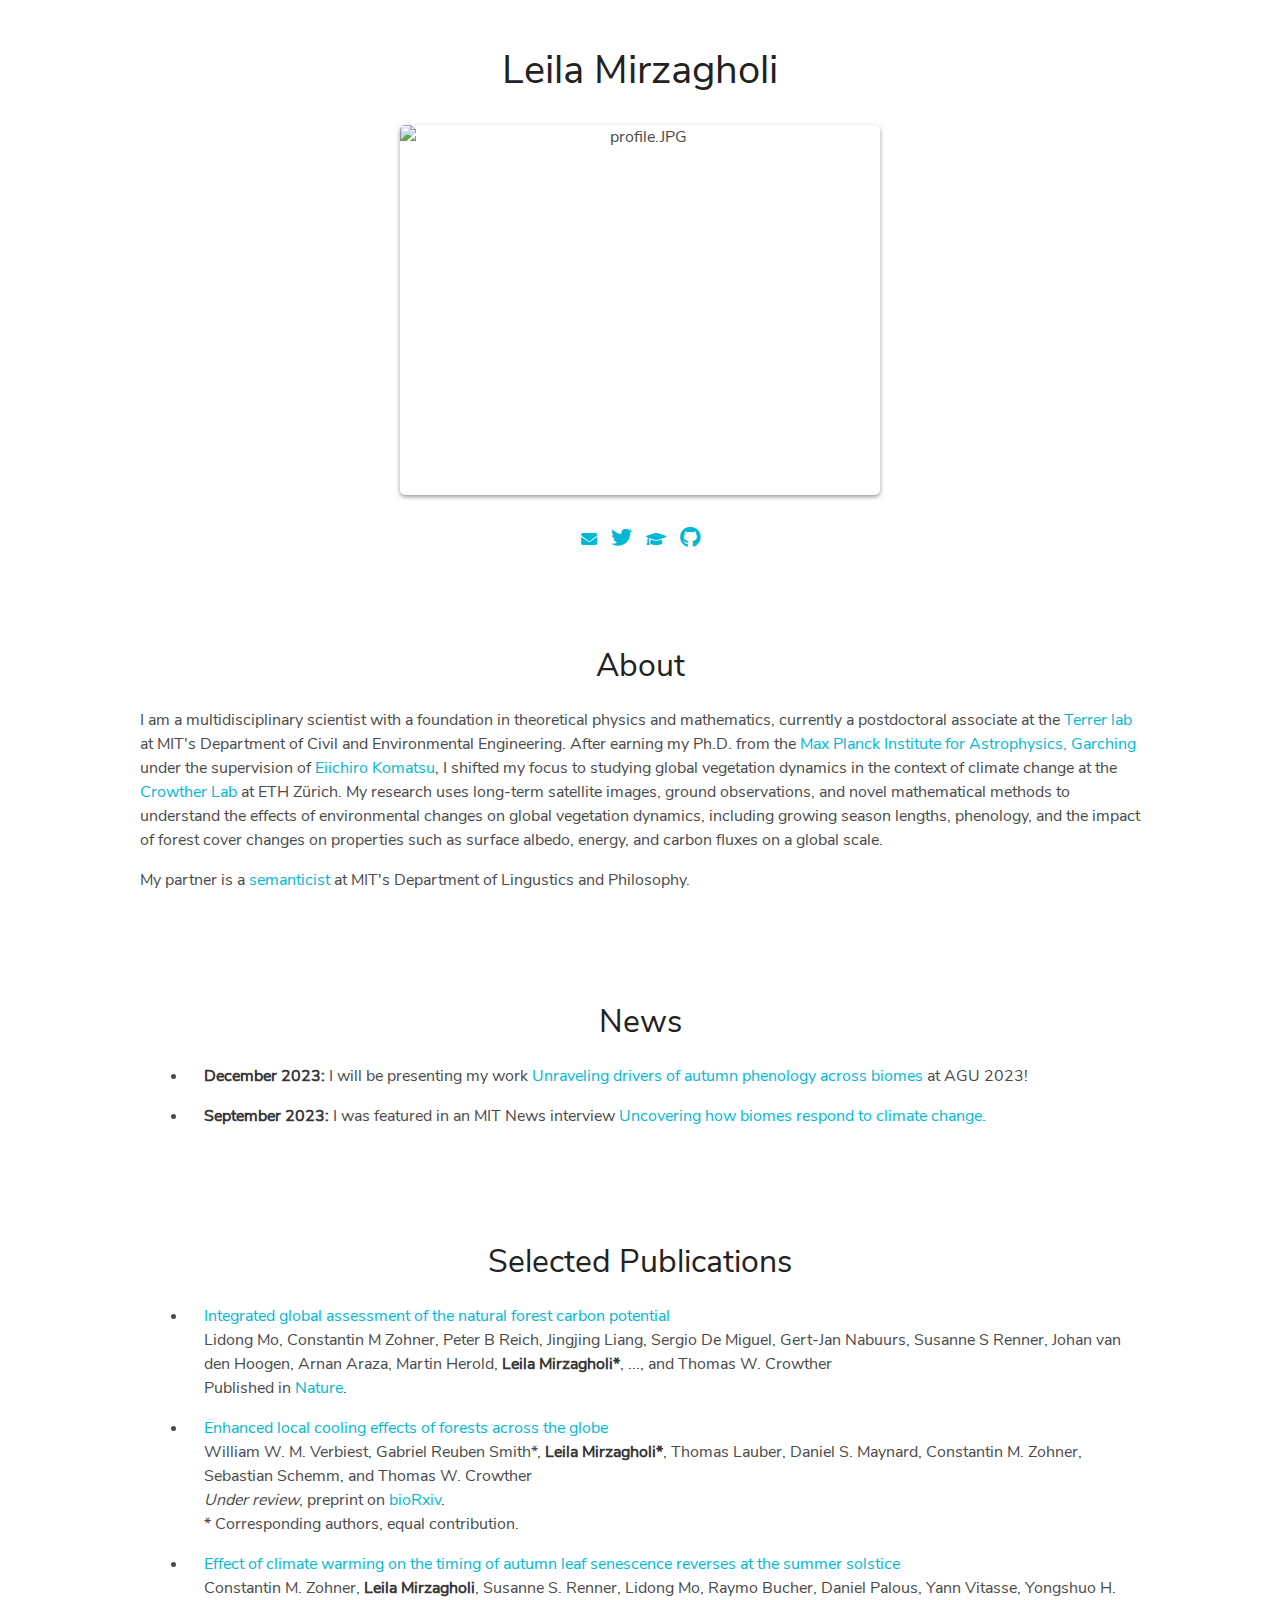
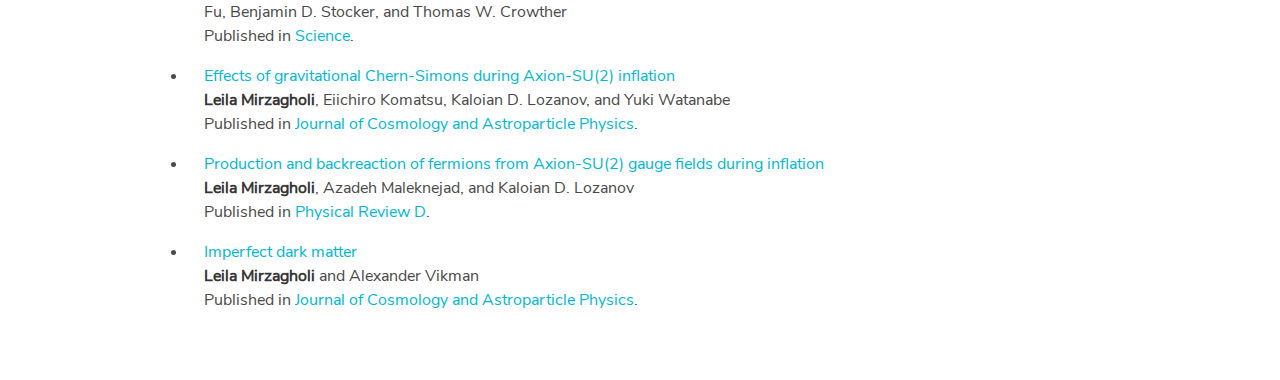
==== commit 5b475d81: "Update index.html" ====
--- a/index.html
+++ b/index.html
@@ -117,19 +117,27 @@
 
         <div class="markdown">
             <ul>
+                <li><p><a href="https://www.nature.com/articles/s41586-023-06723-z">Integrated global assessment of the natural forest carbon potential</a><br>
+                Lidong Mo, Constantin M Zohner, Peter B Reich, Jingjing Liang, Sergio De Miguel, Gert-Jan Nabuurs, Susanne S Renner, Johan van den Hoogen, Arnan Araza, Martin Herold, <strong>Leila Mirzagholi*</strong>, ..., and Thomas W. Crowther
+                <br />Published in <a href="https://www.nature.com/articles/s41586-023-06723-z">Nature</a>.</p></li>
+
                 <li><p><a href="https://doi.org/10.1101/2023.10.17.562656">Enhanced local cooling effects of forests across the globe</a><br>
                 William W. M. Verbiest, Gabriel Reuben Smith*, <strong>Leila Mirzagholi*</strong>, Thomas Lauber, Daniel S. Maynard, Constantin M. Zohner, Sebastian Schemm, and Thomas W. Crowther
                 <br /><em>Under review</em>, preprint on <a href="https://www.biorxiv.org/content/10.1101/2023.10.17.562656v1">bioRxiv</a>.
                 <br />* Corresponding authors, equal contribution.</p></li>
-                <li><p><a href="https://arxiv.org/abs/2003.05931">Effect of climate warming on the timing of autumn leaf senescence reverses at the summer solstice</a><br>
+
+                <li><p><a href="https://www.science.org/doi/10.1126/science.adf5098">Effect of climate warming on the timing of autumn leaf senescence reverses at the summer solstice</a><br>
                 Constantin M. Zohner, <strong>Leila Mirzagholi</strong>, Susanne S. Renner, Lidong Mo, Raymo Bucher, Daniel Palous, Yann Vitasse, Yongshuo H. Fu, Benjamin D. Stocker, and Thomas W. Crowther
                 <br />Published in <a href="https://www.science.org/doi/10.1126/science.adf5098">Science</a>.</p></li>
-                <li><p><a href="https://arxiv.org/abs/2003.05931">Effects of gravitational Chern-Simons during Axion-SU(2) inflation</a><br>
+
+                <li><p><a href="https://iopscience.iop.org/article/10.1088/1475-7516/2020/06/024">Effects of gravitational Chern-Simons during Axion-SU(2) inflation</a><br>
                 <strong>Leila Mirzagholi</strong>, Eiichiro Komatsu, Kaloian D. Lozanov, and Yuki Watanabe
                 <br />Published in <a href="https://iopscience.iop.org/article/10.1088/1475-7516/2020/06/024">Journal of Cosmology and Astroparticle Physics</a>.</p></li>
+
                 <li><p><a href="http://inspirehep.net/record/1736272">Production and backreaction of fermions from Axion-SU(2) gauge fields during inflation</a><br>
                 <strong>Leila Mirzagholi</strong>, Azadeh Maleknejad, and Kaloian D. Lozanov
                 <br />Published in <a href="https://journals.aps.org/prd/abstract/10.1103/PhysRevD.101.083528">Physical Review D</a>.</p></li>
+                
                 <li><p><a href="http://inspirehep.net/record/1335238">Imperfect dark matter</a><br>
                 <strong>Leila Mirzagholi</strong> and Alexander Vikman
                 <br />Published in <a href="https://iopscience.iop.org/article/10.1088/1475-7516/2015/06/028">Journal of Cosmology and Astroparticle Physics</a>.</p></li>
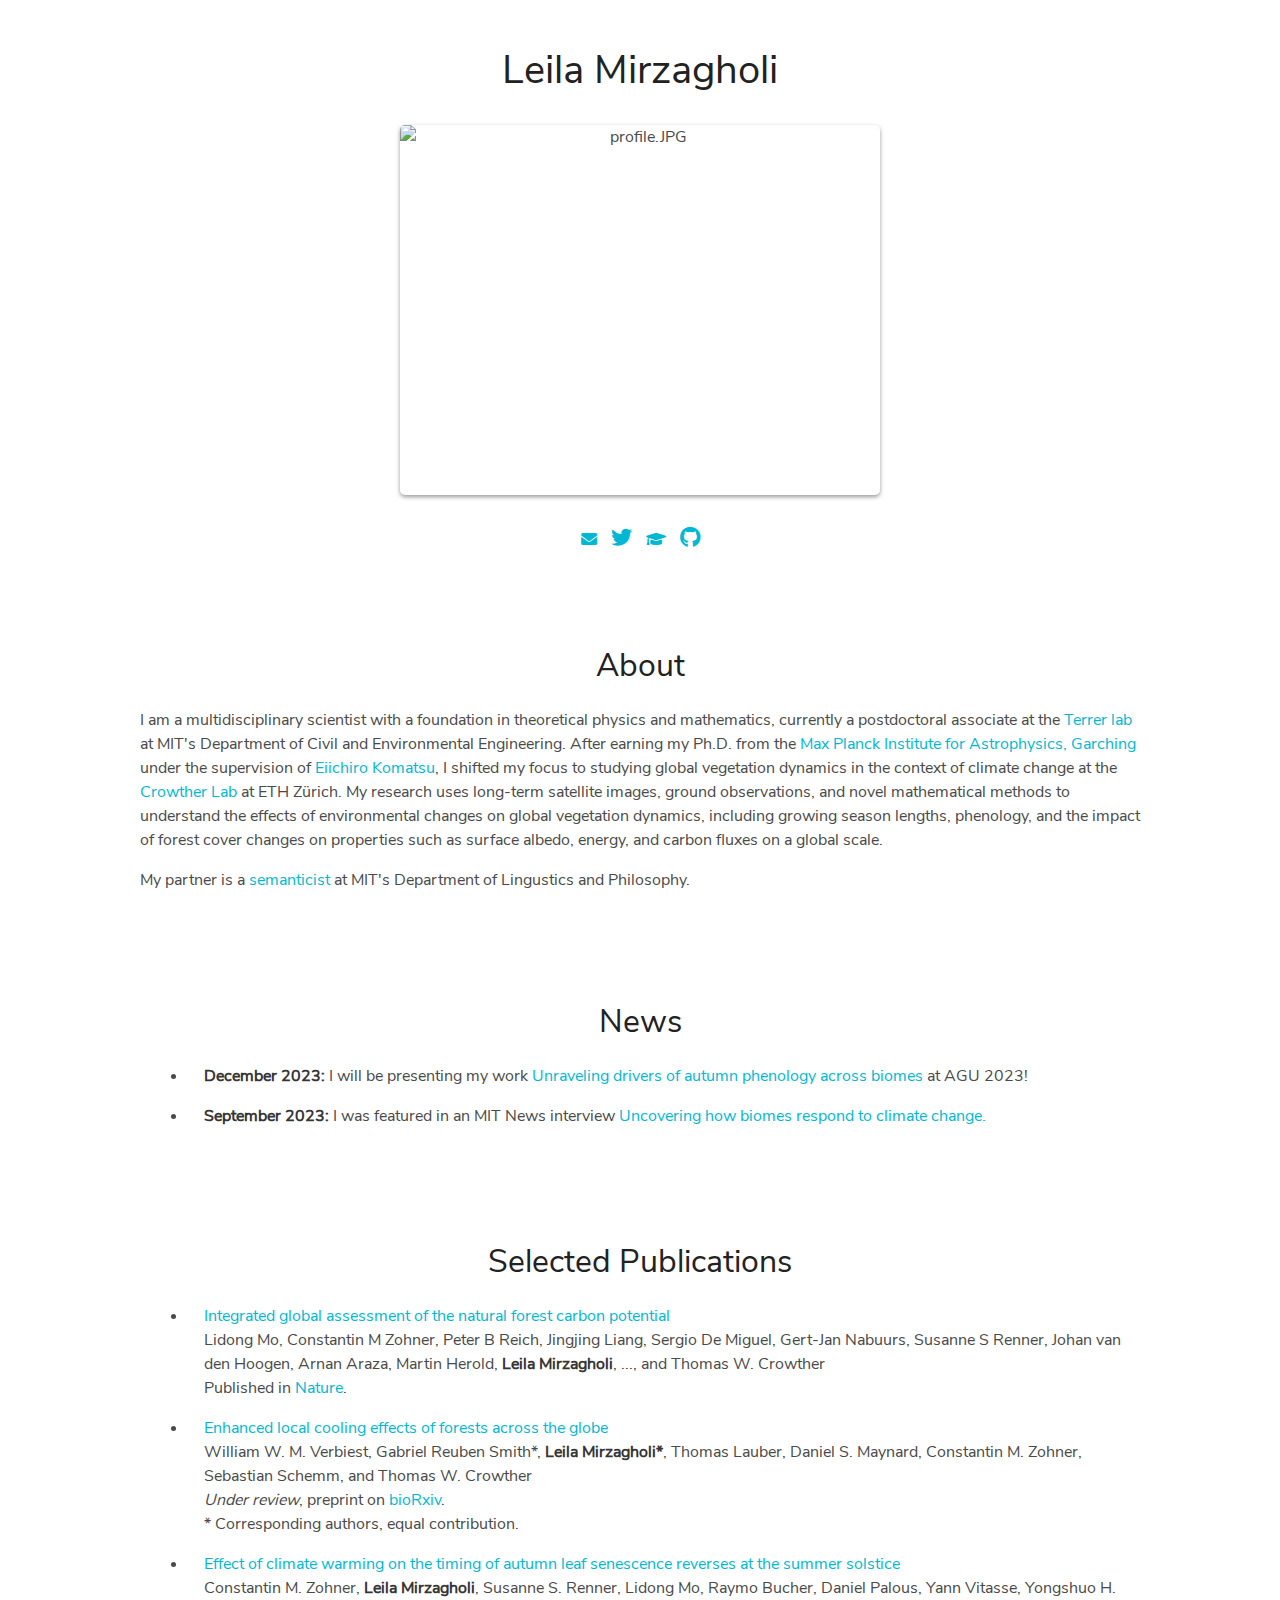
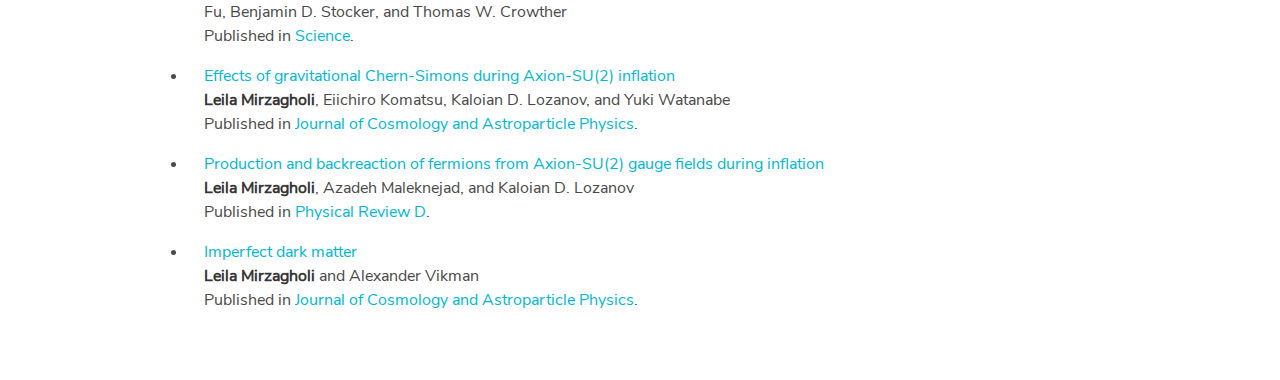
==== commit b10517ad: "Update index.html" ====
--- a/index.html
+++ b/index.html
@@ -118,7 +118,7 @@
         <div class="markdown">
             <ul>
                 <li><p><a href="https://www.nature.com/articles/s41586-023-06723-z">Integrated global assessment of the natural forest carbon potential</a><br>
-                Lidong Mo, Constantin M Zohner, Peter B Reich, Jingjing Liang, Sergio De Miguel, Gert-Jan Nabuurs, Susanne S Renner, Johan van den Hoogen, Arnan Araza, Martin Herold, <strong>Leila Mirzagholi*</strong>, ..., and Thomas W. Crowther
+                Lidong Mo, Constantin M Zohner, Peter B Reich, Jingjing Liang, Sergio De Miguel, Gert-Jan Nabuurs, Susanne S Renner, Johan van den Hoogen, Arnan Araza, Martin Herold, <strong>Leila Mirzagholi</strong>, ..., and Thomas W. Crowther
                 <br />Published in <a href="https://www.nature.com/articles/s41586-023-06723-z">Nature</a>.</p></li>
 
                 <li><p><a href="https://doi.org/10.1101/2023.10.17.562656">Enhanced local cooling effects of forests across the globe</a><br>
